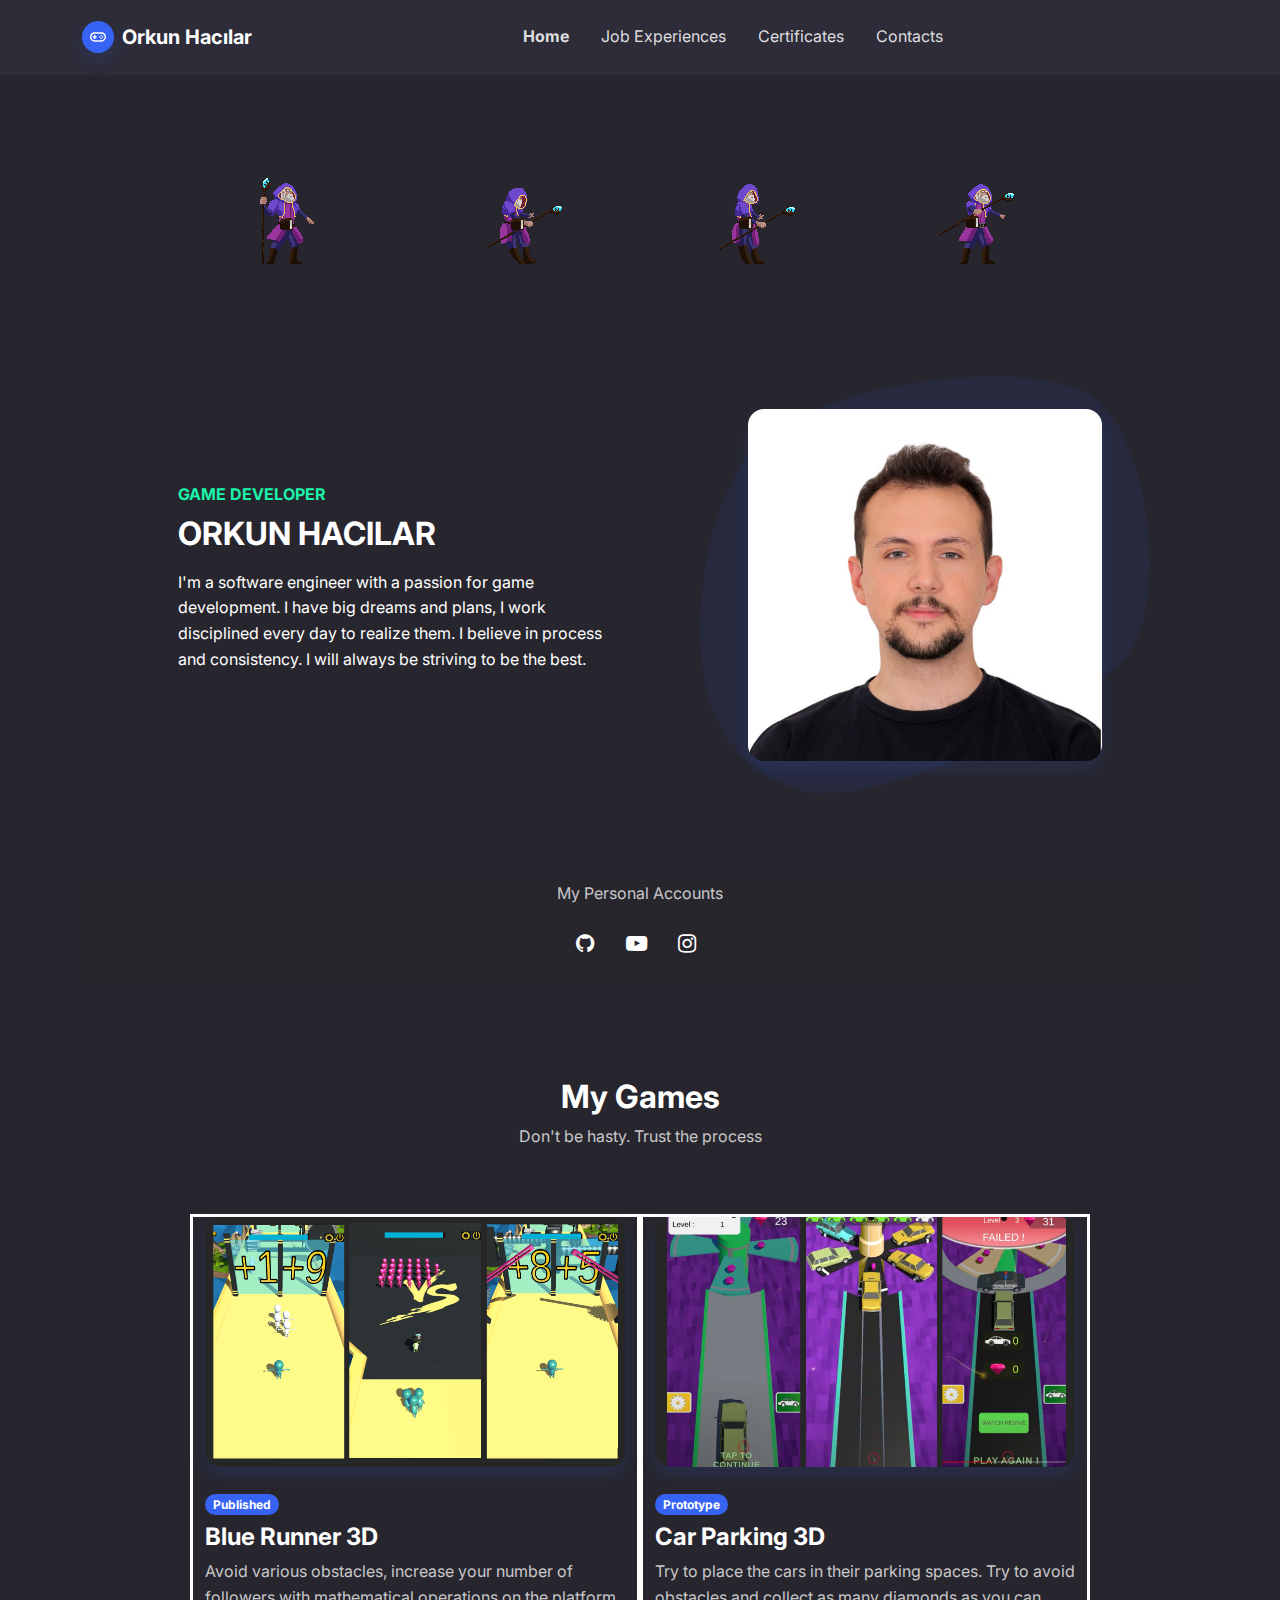
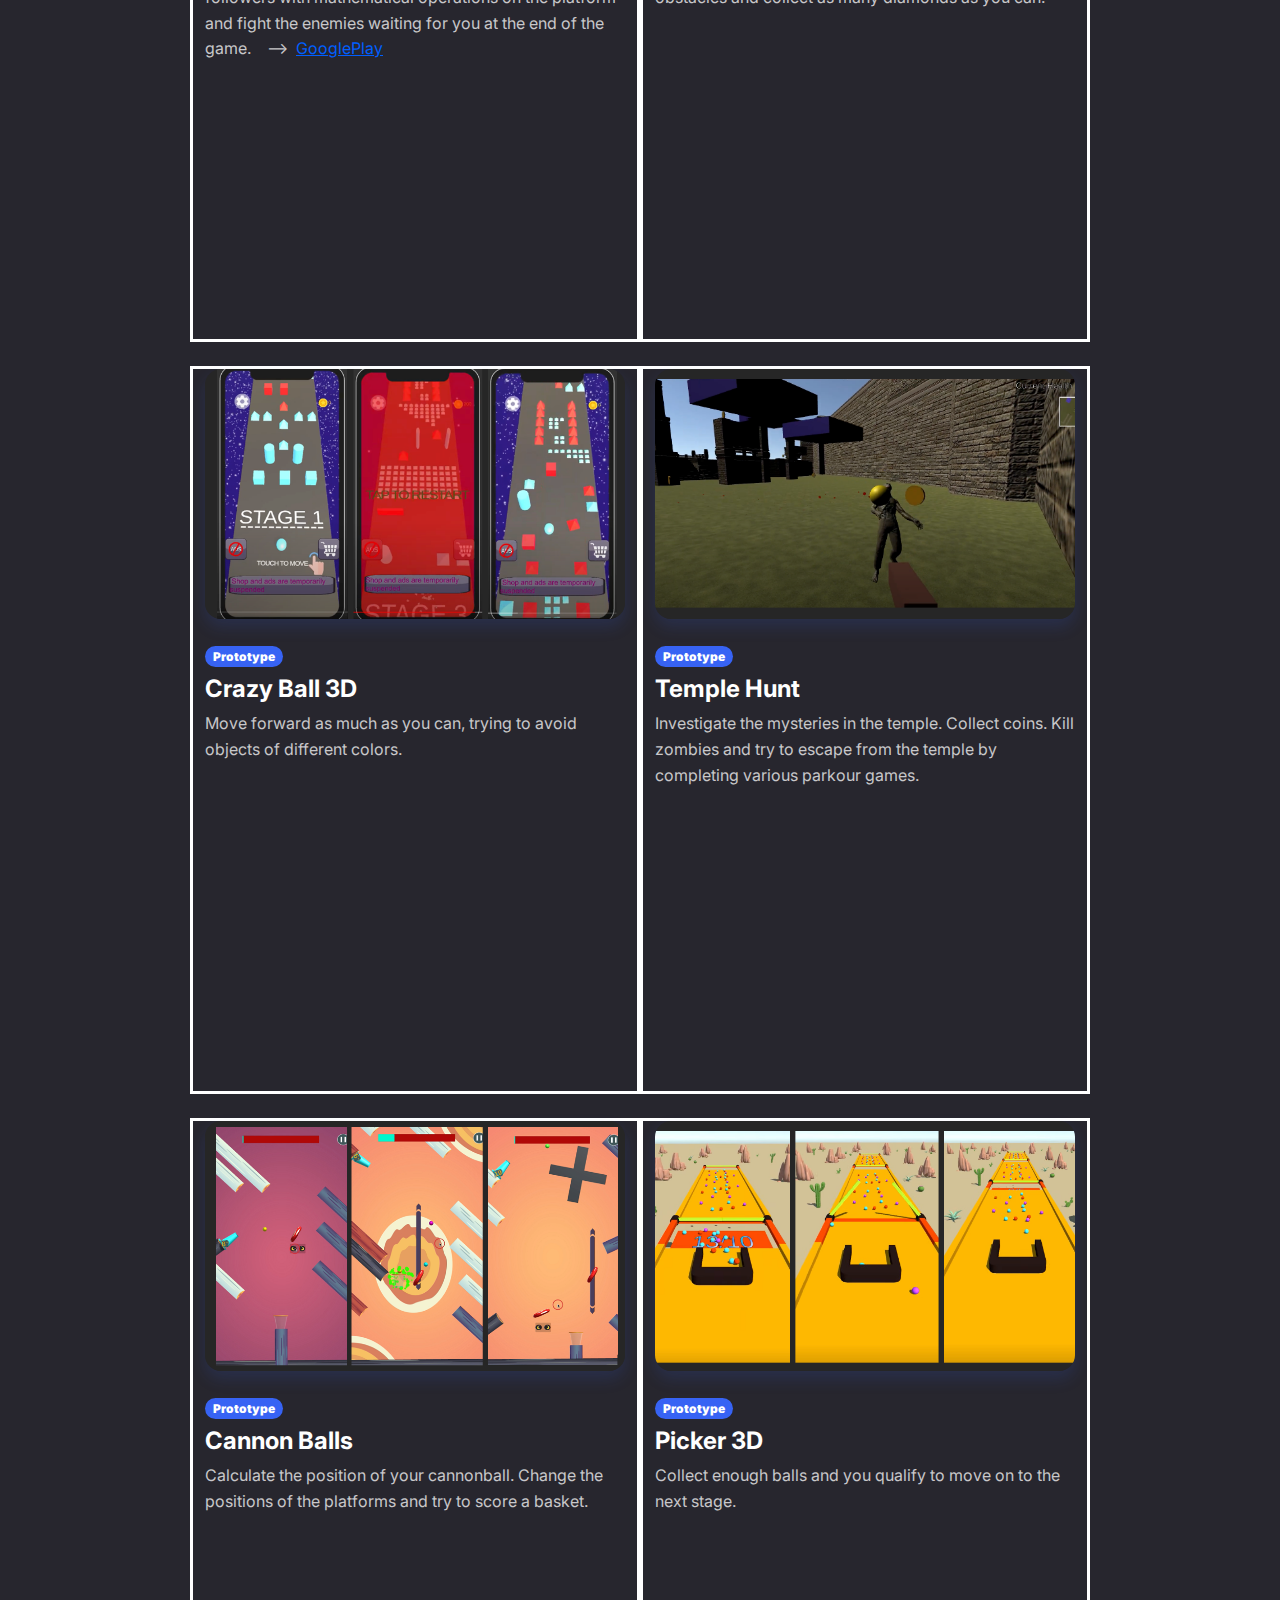
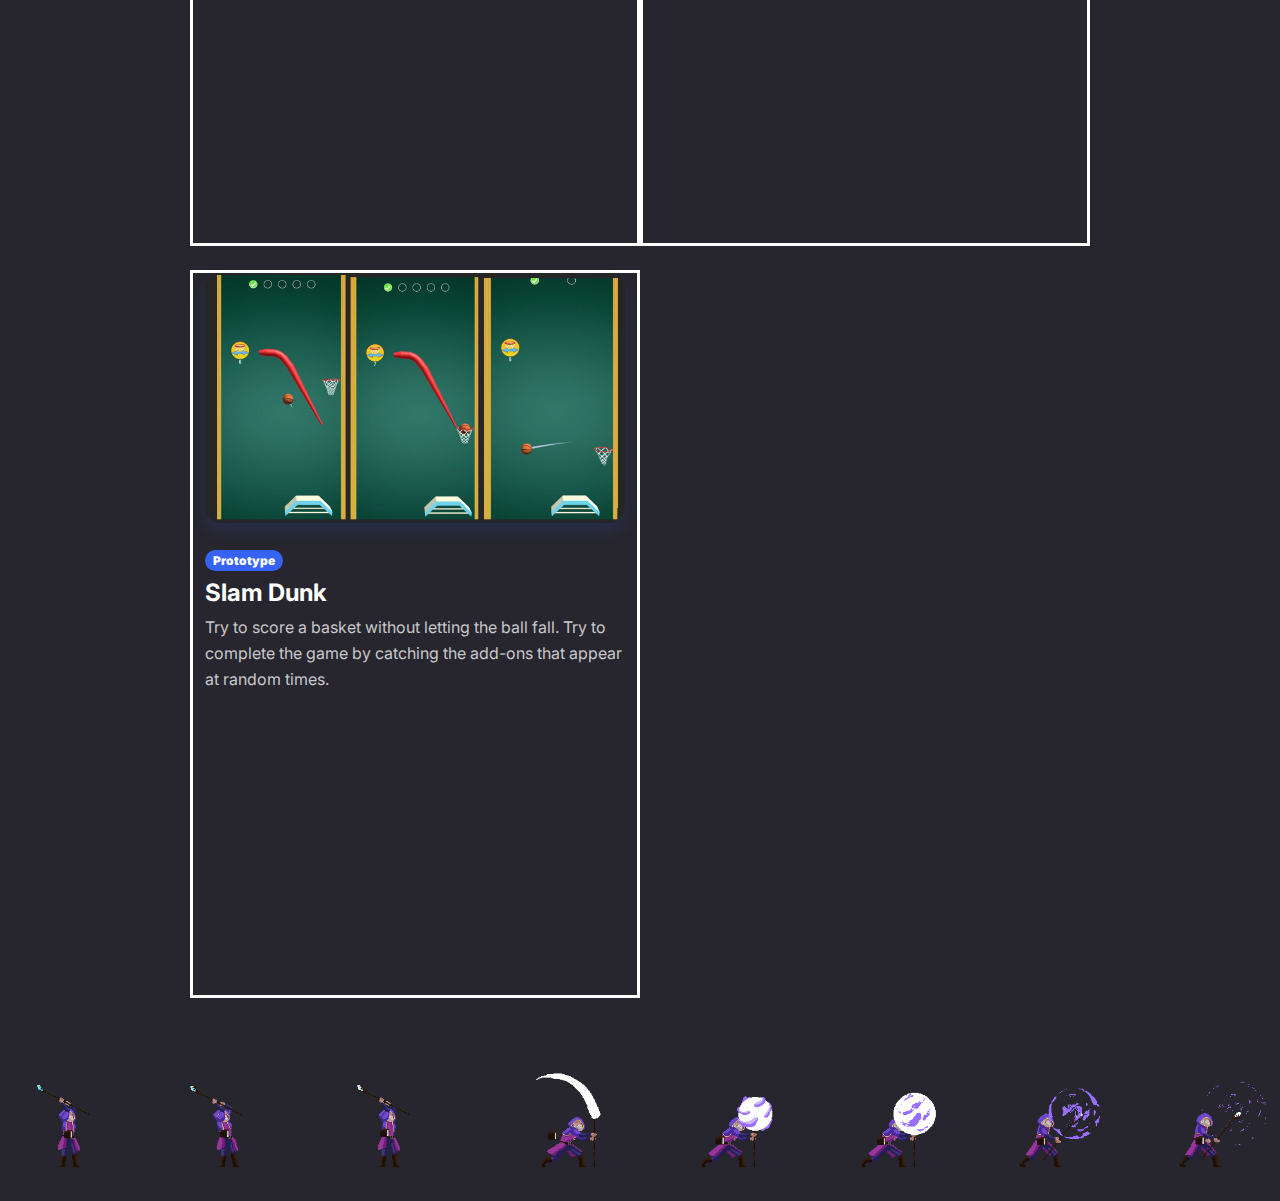
==== index.html @ 969b3301 ".." ====
<!DOCTYPE html><html data-bs-theme="light" lang="en"><head><meta charset="utf-8"><meta name="viewport" content="width=device-width, initial-scale=1.0, shrink-to-fit=no"><title>Home - OrkunHacılarGamePage</title><link rel="stylesheet" href="assets/bootstrap/css/bootstrap.min.css"><link rel="stylesheet" href="https://fonts.googleapis.com/css?family=Inter:300italic,400italic,600italic,700italic,800italic,400,300,600,700,800&amp;display=swap"><link rel="stylesheet" href="https://fonts.googleapis.com/css?family=Montserrat:400,500,700"><link rel="stylesheet" href="assets/fonts/font-awesome.min.css"><link rel="stylesheet" href="assets/css/styles.min.css"></head><body><nav class="navbar navbar-expand-md sticky-top py-3 navbar-dark" id="mainNav"><div class="container"><a class="navbar-brand d-flex align-items-center" href="/"><span class="bs-icon-sm bs-icon-circle bs-icon-primary shadow d-flex justify-content-center align-items-center me-2 bs-icon"><svg xmlns="http://www.w3.org/2000/svg" width="1em" height="1em" viewBox="0 0 24 24" fill="none">
  <path d="M15.4695 11.2929C15.0789 10.9024 14.4458 10.9024 14.0553 11.2929C13.6647 11.6834 13.6647 12.3166 14.0553 12.7071C14.4458 13.0976 15.0789 13.0976 15.4695 12.7071C15.86 12.3166 15.86 11.6834 15.4695 11.2929Z" fill="currentColor"></path>
  <path d="M16.1766 9.17156C16.5671 8.78103 17.2003 8.78103 17.5908 9.17156C17.9813 9.56208 17.9813 10.1952 17.5908 10.5858C17.2003 10.9763 16.5671 10.9763 16.1766 10.5858C15.7861 10.1952 15.7861 9.56208 16.1766 9.17156Z" fill="currentColor"></path>
  <path d="M19.7121 11.2929C19.3216 10.9024 18.6885 10.9024 18.2979 11.2929C17.9074 11.6834 17.9074 12.3166 18.2979 12.7071C18.6885 13.0976 19.3216 13.0976 19.7121 12.7071C20.1027 12.3166 20.1027 11.6834 19.7121 11.2929Z" fill="currentColor"></path>
  <path d="M16.1766 13.4142C16.5671 13.0237 17.2003 13.0237 17.5908 13.4142C17.9813 13.8048 17.9813 14.4379 17.5908 14.8284C17.2003 15.219 16.5671 15.219 16.1766 14.8284C15.7861 14.4379 15.7861 13.8048 16.1766 13.4142Z" fill="currentColor"></path>
  <path d="M6 13H4V11H6V9H8V11H10V13H8V15H6V13Z" fill="currentColor"></path>
  <path fill-rule="evenodd" clip-rule="evenodd" d="M7 5C3.13401 5 0 8.13401 0 12C0 15.866 3.13401 19 7 19H17C20.866 19 24 15.866 24 12C24 8.13401 20.866 5 17 5H7ZM17 7H7C4.23858 7 2 9.23858 2 12C2 14.7614 4.23858 17 7 17H17C19.7614 17 22 14.7614 22 12C22 9.23858 19.7614 7 17 7Z" fill="currentColor"></path>
</svg></span><span>Orkun Hacılar</span></a><button data-bs-toggle="collapse" class="navbar-toggler" data-bs-target="#navcol-1"><span class="visually-hidden">Toggle navigation</span><span class="navbar-toggler-icon"></span></button><div class="collapse navbar-collapse" id="navcol-1"><ul class="navbar-nav mx-auto"><li class="nav-item"></li><li class="nav-item"><a class="nav-link active" href="index.html">Home</a></li><li class="nav-item"><a class="nav-link" href="Job.html">Job Experiences</a></li><li class="nav-item"><a class="nav-link" href="Certificates.html"><span style="font-weight: normal !important;">Certificates</span></a></li><li class="nav-item"></li><li class="nav-item"></li><li class="nav-item"></li><li class="nav-item"></li><li class="nav-item"></li><li class="nav-item"></li><li class="nav-item"><a class="nav-link" href="contacts.html">Contacts</a></li><li class="nav-item"></li></ul></div></div></nav><header class="bg-dark"><div class="container py-5"><div style="text-align: center;"><img class="img-fluid" src="assets/img/Hit.png"></div><div class="row py-5"><div class="col-md-6 text-center text-md-start d-flex d-sm-flex d-md-flex justify-content-center align-items-center justify-content-md-start align-items-md-center justify-content-xl-end mb-4"><div style="max-width: 450px;"><p class="fw-bold text-success mb-2">GAME DEVELOPER</p><h2 class="fw-bold">ORKUN HACILAR</h2><p class="text-start my-3">I'm a software engineer with a passion for game development. I have big dreams and plans, I work disciplined every day to realize them. I believe in process and consistency. I will always be striving to be the best.</p></div></div><div class="col-md-6 mb-4"><div class="p-5 mx-lg-5" style="background: url(&quot;assets/img/blob.svg&quot;) center / contain no-repeat;"><img class="rounded img-fluid shadow w-100 fit-cover" style="min-height: 300px;" src="assets/img/products/Ekran%20Resmi%202023-10-02%2002.43.20.png"></div></div></div><footer id="footerpad-1" style="background: rgb(39,38,45);"><p class="copyright text-muted text-center">My Personal Accounts</p><div class="container"><div class="row"><div class="col-md-6 col-lg-8 mx-auto"><ul class="list-inline text-center"><li class="list-inline-item"><a href="https://github.com/orkunhacilar"><span class="fa-stack fa-lg"><i class="fa fa-circle fa-stack-2x"></i><i class="fa fa-github fa-stack-1x fa-inverse" style="background: #27262d;"></i></span></a></li><li class="list-inline-item"><a href="https://www.youtube.com/channel/UCtadEVLJ3mZd6SuQ8vmBygw"><span class="fa-stack fa-lg"><i class="fa fa-circle fa-stack-2x"></i><i class="fa fa-youtube-play fa-stack-1x fa-inverse" style="background: #27262d;"></i></span></a></li><li class="list-inline-item"><a href="#"><span class="fa-stack fa-lg"><i class="fa fa-circle fa-stack-2x"></i><i class="fa fa-instagram fa-stack-1x fa-inverse"></i><i class="fa fa-instagram fa-stack-1x fa-inverse" style="background: #27262d;"></i></span></a></li><li class="list-inline-item"><a href="#"></a></li></ul></div></div></div></footer></div><div class="container py-5"><div class="row mb-5"><div class="col-md-8 col-xl-6 text-center mx-auto"><h2 class="fw-bold">My Games</h2><p class="text-muted">Don't be hasty. Trust the process</p></div></div><div class="row row-cols-1 row-cols-md-2 mx-auto" style="max-width: 900px;"><div class="col-xxl-6 mb-4" style="border-style: solid;border-color: var(--bs-body-color);"><div><a href="#"><img class="rounded img-fluid shadow w-100 fit-cover" src="assets/img/products/Ekran%20Resmi%202023-10-02%2003.46.57.png" style="height: 250px;"></a><div class="py-4"><span class="badge bg-primary mb-2">Published</span><h4 class="fw-bold" style="color: rgb(255,255,255);border-color: rgb(59,65,67);">Blue Runner 3D</h4><p class="text-muted">Avoid various obstacles, increase your number of followers with mathematical operations on the platform and fight the enemies waiting for you at the end of the game.&nbsp; &nbsp; --&gt;&nbsp;&nbsp;<a href="https://play.google.com/store/apps/details?id=com.CitroXGameS.BlueRunner3D" style="color: rgb(0,95,255);">GooglePlay</a></p><section class="clean-block clean-info dark"></section></div></div><div class="video-container"><iframe allowfullscreen="" frameborder="0" src="https://www.youtube.com/embed/UdSIBAsbwGQ?loop=1&amp;playlist=UdSIBAsbwGQ" width="853" height="480"></iframe></div></div><div class="col-xxl-6 mb-4" style="color: rgba(255,255,255,0);border-style: solid;border-color: var(--bs-body-color);"><div><a href="#"><img class="rounded img-fluid shadow w-100 fit-cover" src="assets/img/products/Ekran%20Resmi%202023-10-02%2003.04.02.png" style="height: 250px;"></a><div class="py-4"><span class="badge bg-primary mb-2">Prototype</span><h4 class="fw-bold" style="color: rgb(255,255,255);">Car Parking 3D</h4><p class="text-muted" style="height: 102.7812px;">Try to place the cars in their parking spaces. Try to avoid obstacles and collect as many diamonds as you can.&nbsp; &nbsp; &nbsp; &nbsp; &nbsp; &nbsp; &nbsp; &nbsp; &nbsp; &nbsp; &nbsp; &nbsp; &nbsp; &nbsp; &nbsp; &nbsp; &nbsp; &nbsp; &nbsp; &nbsp; &nbsp; &nbsp; &nbsp; &nbsp;</p></div></div><div class="video-container"><iframe allowfullscreen="" frameborder="0" src="https://www.youtube.com/embed/5a39G1vK2jA?loop=1&amp;playlist=5a39G1vK2jA" width="853" height="480"></iframe></div><section class="clean-block clean-info dark"></section></div><div class="col mb-4" style="color: var(--bs-body-color);border-style: solid;border-color: var(--bs-body-color);"><div><a href="#"><img class="rounded img-fluid shadow w-100 fit-cover" src="assets/img/products/Ekran%20Resmi%202023-10-02%2003.50.30.png" style="height: 250px;"></a><div class="py-4"><span class="badge bg-primary mb-2"><strong>Prototype</strong></span><h4 class="fw-bold" style="color: var(--bs-body-color);">Crazy Ball 3D</h4><p class="text-muted" style="height: 102.1875px;">Move forward as much as you can, trying to avoid objects of different colors.</p><div class="video-container"><iframe allowfullscreen="" frameborder="0" src="https://www.youtube.com/embed/tPdcBeb3Kno?loop=1&amp;playlist=tPdcBeb3Kno" width="853" height="480"></iframe></div></div></div></div><div class="col mb-4" style="color: rgba(255,255,255,0);border-style: solid;border-color: var(--bs-body-color);"><div><a href="#"><img class="rounded img-fluid shadow w-100 fit-cover" src="assets/img/products/Ekran%20Resmi%202023-10-02%2003.59.43.png" style="height: 250px;"></a><div class="py-4"><span class="badge bg-primary mb-2"><strong>Prototype</strong></span><h4 class="fw-bold" style="color: var(--bs-body-color);">Temple Hunt</h4><p class="text-muted" style="height: 102.7812px;">Investigate the mysteries in the temple. Collect coins. Kill zombies and try to escape from the temple by completing various parkour games.</p><div class="video-container"><iframe allowfullscreen="" frameborder="0" src="https://www.youtube.com/embed/5fz6pMqgnIY?loop=1&amp;playlist=5fz6pMqgnIY" width="853" height="480"></iframe></div></div></div></div><div class="col mb-4" style="color: rgba(255,255,255,0);border-style: solid;border-color: var(--bs-body-color);"><div><a href="#"><img class="rounded img-fluid shadow w-100 fit-cover" src="assets/img/products/Ekran%20Resmi%202023-10-02%2004.04.41.png" style="height: 250px;"></a><div class="py-4"><span class="badge bg-primary mb-2"><strong>Prototype</strong></span><h4 class="fw-bold" style="color: var(--bs-body-color);">Cannon Balls</h4><p class="text-muted" style="height: 102.7812px;">Calculate the position of your cannonball. Change the positions of the platforms and try to score a basket.</p><div class="video-container"><iframe allowfullscreen="" frameborder="0" src="https://www.youtube.com/embed/IXVB74gGbTQ?loop=1&amp;playlist=IXVB74gGbTQ" width="853" height="480"></iframe></div></div></div></div><div class="col mb-4" style="color: rgba(255,255,255,0);border-style: solid;border-color: var(--bs-body-color);"><div><a href="#"><img class="rounded img-fluid shadow w-100 fit-cover" src="assets/img/products/Ekran%20Resmi%202023-10-02%2004.12.40.png" style="height: 250px;"></a><div class="py-4"><span class="badge bg-primary mb-2"><strong>Prototype</strong></span><h4 class="fw-bold" style="color: var(--bs-body-color);">Picker 3D</h4><p class="text-muted" style="height: 102.7812px;">Collect enough balls and you qualify to move on to the next stage.</p><div class="video-container"><iframe allowfullscreen="" frameborder="0" src="https://www.youtube.com/embed/uXLWN44uc30?loop=1&amp;playlist=uXLWN44uc30" width="853" height="480"></iframe></div></div></div></div><div class="col mb-4" style="color: rgba(255,255,255,0);border-style: solid;border-color: var(--bs-body-color);"><div><a href="#"><img class="rounded img-fluid shadow w-100 fit-cover" src="assets/img/products/Ekran%20Resmi%202023-10-03%2021.27.28.png" style="height: 250px;"></a><div class="py-4"><span class="badge bg-primary mb-2"><strong>Prototype</strong></span><h4 class="fw-bold" style="color: var(--bs-body-color);">Slam Dunk</h4><p class="text-muted" style="height: 102.7812px;">Try to score a basket without letting the ball fall. Try to complete the game by catching the add-ons that appear at random times.</p><div class="video-container"><iframe allowfullscreen="" frameborder="0" src="https://www.youtube.com/embed/sR2A0LRznGE?loop=1&amp;playlist=sR2A0LRznGE" width="853" height="480"></iframe></div></div></div></div></div></div><div style="text-align: center;"><img class="img-fluid" src="assets/img/Attack1.png" style="color: rgba(255,255,255,0);text-align: center;"></div></header><section></section><section></section><script src="assets/bootstrap/js/bootstrap.min.js"></script><script src="assets/js/script.min.js"></script></body></html>
---- assets/css/styles.min.css ----
@font-face{font-family:swiper-icons;src:url(../../assets/fonts/swiper-icons.woff) format('woff');font-weight:400;font-style:normal;font-display:auto}#footerpad{padding-top:2rem;padding-bottom:2rem;background-color:#2c3e50;color:#fff}.video-container{position:relative;padding-bottom:56.25%;padding-top:0;height:0;overflow:hidden}.video-container embed,.video-container iframe,.video-container object,.videoWrapper iframe{position:absolute;top:0;left:0;width:100%;height:100%}.clean-block,.clean-block.dark{background-color:#222425}.videoWrapper{position:relative;padding-bottom:56.25%;height:0}:root{--swiper-theme-color:#007aff;--swiper-navigation-size:44px}.swiper-container{margin-left:auto;margin-right:auto;position:relative;overflow:hidden;list-style:none;padding:0;z-index:1}.swiper-container-vertical>.swiper-wrapper{flex-direction:column}.swiper-wrapper{position:relative;width:100%;height:100%;z-index:1;display:flex;transition-property:transform;box-sizing:content-box}.swiper-container-android .swiper-slide,.swiper-wrapper{transform:translate3d(0,0,0)}.swiper-container-multirow>.swiper-wrapper{flex-wrap:wrap}.swiper-container-multirow-column>.swiper-wrapper{flex-wrap:wrap;flex-direction:column}.swiper-container-free-mode>.swiper-wrapper{transition-timing-function:ease-out;margin:0 auto}.swiper-container-pointer-events{touch-action:pan-y}.swiper-container-pointer-events.swiper-container-vertical{touch-action:pan-x}.swiper-slide{flex-shrink:0;width:100%;height:100%;position:relative;transition-property:transform}.swiper-slide-invisible-blank{visibility:hidden}.swiper-container-autoheight,.swiper-container-autoheight .swiper-slide{height:auto}.swiper-container-autoheight .swiper-wrapper{align-items:flex-start;transition-property:transform,height}.swiper-container-3d{perspective:1200px}.swiper-container-3d .swiper-cube-shadow,.swiper-container-3d .swiper-slide,.swiper-container-3d .swiper-slide-shadow-bottom,.swiper-container-3d .swiper-slide-shadow-left,.swiper-container-3d .swiper-slide-shadow-right,.swiper-container-3d .swiper-slide-shadow-top,.swiper-container-3d .swiper-wrapper{transform-style:preserve-3d}.swiper-container-3d .swiper-slide-shadow-bottom,.swiper-container-3d .swiper-slide-shadow-left,.swiper-container-3d .swiper-slide-shadow-right,.swiper-container-3d .swiper-slide-shadow-top{position:absolute;left:0;top:0;width:100%;height:100%;pointer-events:none;z-index:10}.swiper-container-3d .swiper-slide-shadow-left{background-image:linear-gradient(to left,rgba(0,0,0,.5),rgba(0,0,0,0))}.swiper-container-3d .swiper-slide-shadow-right{background-image:linear-gradient(to right,rgba(0,0,0,.5),rgba(0,0,0,0))}.swiper-container-3d .swiper-slide-shadow-top{background-image:linear-gradient(to top,rgba(0,0,0,.5),rgba(0,0,0,0))}.swiper-container-3d .swiper-slide-shadow-bottom{background-image:linear-gradient(to bottom,rgba(0,0,0,.5),rgba(0,0,0,0))}.swiper-container-css-mode>.swiper-wrapper{overflow:auto;scrollbar-width:none;-ms-overflow-style:none}.swiper-container-css-mode>.swiper-wrapper::-webkit-scrollbar{display:none}.swiper-container-css-mode>.swiper-wrapper>.swiper-slide{scroll-snap-align:start start}.swiper-container-horizontal.swiper-container-css-mode>.swiper-wrapper{scroll-snap-type:x mandatory}.swiper-container-vertical.swiper-container-css-mode>.swiper-wrapper{scroll-snap-type:y mandatory}.swiper-button-next,.swiper-button-prev{position:absolute;top:50%;width:calc(var(--swiper-navigation-size)/ 44 * 27);height:var(--swiper-navigation-size);margin-top:calc(-1 * var(--swiper-navigation-size)/ 2);z-index:10;cursor:pointer;display:flex;align-items:center;justify-content:center;color:var(--swiper-navigation-color,var(--swiper-theme-color))}.swiper-button-next.swiper-button-disabled,.swiper-button-prev.swiper-button-disabled{opacity:.35;cursor:auto;pointer-events:none}.swiper-button-next:after,.swiper-button-prev:after{font-family:swiper-icons;font-size:var(--swiper-navigation-size);text-transform:none!important;letter-spacing:0;text-transform:none;font-variant:initial;line-height:1}.swiper-button-prev,.swiper-container-rtl .swiper-button-next{left:10px;right:auto}.swiper-button-prev:after,.swiper-container-rtl .swiper-button-next:after{content:'prev'}.swiper-button-next,.swiper-container-rtl .swiper-button-prev{right:10px;left:auto}.swiper-button-next:after,.swiper-container-rtl .swiper-button-prev:after{content:'next'}.swiper-button-next.swiper-button-white,.swiper-button-prev.swiper-button-white{--swiper-navigation-color:#ffffff}.swiper-button-next.swiper-button-black,.swiper-button-prev.swiper-button-black{--swiper-navigation-color:#000000}.swiper-button-lock,.swiper-pagination-lock,.swiper-scrollbar-lock{display:none}.swiper-pagination{position:absolute;text-align:center;transition:opacity .3s;transform:translate3d(0,0,0);z-index:10}.swiper-pagination.swiper-pagination-hidden{opacity:0}.swiper-container-horizontal>.swiper-pagination-bullets,.swiper-pagination-custom,.swiper-pagination-fraction{bottom:10px;left:0;width:100%}.swiper-pagination-bullets-dynamic{overflow:hidden;font-size:0}.swiper-pagination-bullets-dynamic .swiper-pagination-bullet{transform:scale(.33);position:relative}.swiper-pagination-bullets-dynamic .swiper-pagination-bullet-active,.swiper-pagination-bullets-dynamic .swiper-pagination-bullet-active-main{transform:scale(1)}.swiper-pagination-bullets-dynamic .swiper-pagination-bullet-active-next,.swiper-pagination-bullets-dynamic .swiper-pagination-bullet-active-prev{transform:scale(.66)}.swiper-pagination-bullets-dynamic .swiper-pagination-bullet-active-next-next,.swiper-pagination-bullets-dynamic .swiper-pagination-bullet-active-prev-prev{transform:scale(.33)}.swiper-pagination-bullet{width:8px;height:8px;display:inline-block;border-radius:50%;background:#000;opacity:.2}button.swiper-pagination-bullet{border:none;margin:0;padding:0;box-shadow:none;-webkit-appearance:none;-moz-appearance:none;appearance:none}.swiper-pagination-clickable .swiper-pagination-bullet{cursor:pointer}.swiper-pagination-bullet-active{opacity:1;background:var(--swiper-pagination-color,var(--swiper-theme-color))}.swiper-container-vertical>.swiper-pagination-bullets{right:10px;top:50%;transform:translate3d(0,-50%,0)}.swiper-container-vertical>.swiper-pagination-bullets .swiper-pagination-bullet{margin:6px 0;display:block}.swiper-container-vertical>.swiper-pagination-bullets.swiper-pagination-bullets-dynamic{top:50%;transform:translateY(-50%);width:8px}.swiper-container-vertical>.swiper-pagination-bullets.swiper-pagination-bullets-dynamic .swiper-pagination-bullet{display:inline-block;transition:transform .2s,top .2s}.swiper-container-horizontal>.swiper-pagination-bullets .swiper-pagination-bullet{margin:0 4px}.swiper-container-horizontal>.swiper-pagination-bullets.swiper-pagination-bullets-dynamic{left:50%;transform:translateX(-50%);white-space:nowrap}.swiper-container-horizontal>.swiper-pagination-bullets.swiper-pagination-bullets-dynamic .swiper-pagination-bullet{transition:transform .2s,left .2s}.swiper-container-horizontal.swiper-container-rtl>.swiper-pagination-bullets-dynamic .swiper-pagination-bullet{transition:transform .2s,right .2s}.swiper-pagination-progressbar{background:rgba(0,0,0,.25);position:absolute}.swiper-pagination-progressbar .swiper-pagination-progressbar-fill{background:var(--swiper-pagination-color,var(--swiper-theme-color));position:absolute;left:0;top:0;width:100%;height:100%;transform:scale(0);transform-origin:left top}.swiper-container-rtl .swiper-pagination-progressbar .swiper-pagination-progressbar-fill{transform-origin:right top}.swiper-container-horizontal>.swiper-pagination-progressbar,.swiper-container-vertical>.swiper-pagination-progressbar.swiper-pagination-progressbar-opposite{width:100%;height:4px;left:0;top:0}.swiper-container-horizontal>.swiper-pagination-progressbar.swiper-pagination-progressbar-opposite,.swiper-container-vertical>.swiper-pagination-progressbar{width:4px;height:100%;left:0;top:0}.swiper-pagination-white{--swiper-pagination-color:#ffffff}.swiper-pagination-black{--swiper-pagination-color:#000000}.swiper-scrollbar{border-radius:10px;position:relative;-ms-touch-action:none;background:rgba(0,0,0,.1)}.swiper-container-horizontal>.swiper-scrollbar{position:absolute;left:1%;bottom:3px;z-index:50;height:5px;width:98%}.swiper-container-vertical>.swiper-scrollbar{position:absolute;right:3px;top:1%;z-index:50;width:5px;height:98%}.swiper-scrollbar-drag{height:100%;width:100%;position:relative;background:rgba(0,0,0,.5);border-radius:10px;left:0;top:0}.swiper-scrollbar-cursor-drag,.swiper-slide-zoomed{cursor:move}.swiper-zoom-container{width:100%;height:100%;display:flex;justify-content:center;align-items:center;text-align:center}.swiper-zoom-container>canvas,.swiper-zoom-container>img,.swiper-zoom-container>svg{max-width:100%;max-height:100%;object-fit:contain}.swiper-lazy-preloader{width:42px;height:42px;position:absolute;left:50%;top:50%;margin-left:-21px;margin-top:-21px;z-index:10;transform-origin:50%;animation:1s linear infinite swiper-preloader-spin;box-sizing:border-box;border:4px solid var(--swiper-preloader-color,var(--swiper-theme-color));border-radius:50%;border-top-color:transparent}.swiper-lazy-preloader-white{--swiper-preloader-color:#fff}.swiper-lazy-preloader-black{--swiper-preloader-color:#000}@keyframes swiper-preloader-spin{100%{transform:rotate(360deg)}}.swiper-container .swiper-notification{position:absolute;left:0;top:0;pointer-events:none;opacity:0;z-index:-1000}.swiper-container-fade.swiper-container-free-mode .swiper-slide{transition-timing-function:ease-out}.swiper-container-fade .swiper-slide{pointer-events:none;transition-property:opacity}.swiper-container-cube .swiper-slide .swiper-slide,.swiper-container-fade .swiper-slide .swiper-slide,.swiper-container-flip .swiper-slide .swiper-slide{pointer-events:none}.swiper-container-cube .swiper-slide-active,.swiper-container-cube .swiper-slide-active .swiper-slide-active,.swiper-container-fade .swiper-slide-active,.swiper-container-fade .swiper-slide-active .swiper-slide-active,.swiper-container-flip .swiper-slide-active,.swiper-container-flip .swiper-slide-active .swiper-slide-active{pointer-events:auto}.swiper-container-cube,.swiper-container-flip{overflow:visible}.swiper-container-cube .swiper-slide{pointer-events:none;-webkit-backface-visibility:hidden;backface-visibility:hidden;z-index:1;visibility:hidden;transform-origin:0 0;width:100%;height:100%}.swiper-container-cube.swiper-container-rtl .swiper-slide{transform-origin:100% 0}.swiper-container-cube .swiper-slide-active,.swiper-container-cube .swiper-slide-next,.swiper-container-cube .swiper-slide-next+.swiper-slide,.swiper-container-cube .swiper-slide-prev{pointer-events:auto;visibility:visible}.swiper-container-cube .swiper-slide-shadow-bottom,.swiper-container-cube .swiper-slide-shadow-left,.swiper-container-cube .swiper-slide-shadow-right,.swiper-container-cube .swiper-slide-shadow-top,.swiper-container-flip .swiper-slide-shadow-bottom,.swiper-container-flip .swiper-slide-shadow-left,.swiper-container-flip .swiper-slide-shadow-right,.swiper-container-flip .swiper-slide-shadow-top{z-index:0;-webkit-backface-visibility:hidden;backface-visibility:hidden}.swiper-container-cube .swiper-cube-shadow{position:absolute;left:0;bottom:0;width:100%;height:100%;opacity:.6;z-index:0}.swiper-container-cube .swiper-cube-shadow:before{content:'';background:#000;position:absolute;left:0;top:0;bottom:0;right:0;-webkit-filter:blur(50px);filter:blur(50px)}.swiper-container-flip .swiper-slide{pointer-events:none;-webkit-backface-visibility:hidden;backface-visibility:hidden;z-index:1}.simple-slider .swiper-slide{height:500px;background-repeat:no-repeat;background-size:cover;background-position:center}.simple-slider .swiper-button-next,.simple-slider .swiper-button-prev{width:50px;margin-left:20px;margin-right:20px}@media (max-width:767px){.simple-slider .swiper-button-next,.simple-slider .swiper-button-prev{display:none}.simple-slider .swiper-slide{height:360px}}*{-webkit-box-sizing:border-box;-moz-box-sizing:border-box;box-sizing:border-box}#fixed-social{z-index:1;padding:0;margin:0;position:fixed;top:290px}#fixed-social a{color:#fff;display:block;height:40px;position:relative;text-align:center;line-height:40px;width:40px;margin-bottom:1px;z-index:1}#fixed-social a:hover>span{visibility:visible;left:41px;opacity:1}#fixed-social a span{line-height:40px;left:60px;position:absolute;text-align:center;width:120px;visibility:hidden;transition-duration:.5s;z-index:1;opacity:0;font-family:Montserrat;font-weight:700}.fixed-facebook,.fixed-facebook span{background-color:#00aae5}.fixed-twitter,.fixed-twitter span{background-color:#1a91da}.fixed-linkedin,.fixed-linkedin span{background-color:#0077b5}.fixed-instagram,.fixed-instagram span{background-color:#ed2b29}.fixed-youtube,.fixed-youtube span{background-color:red}
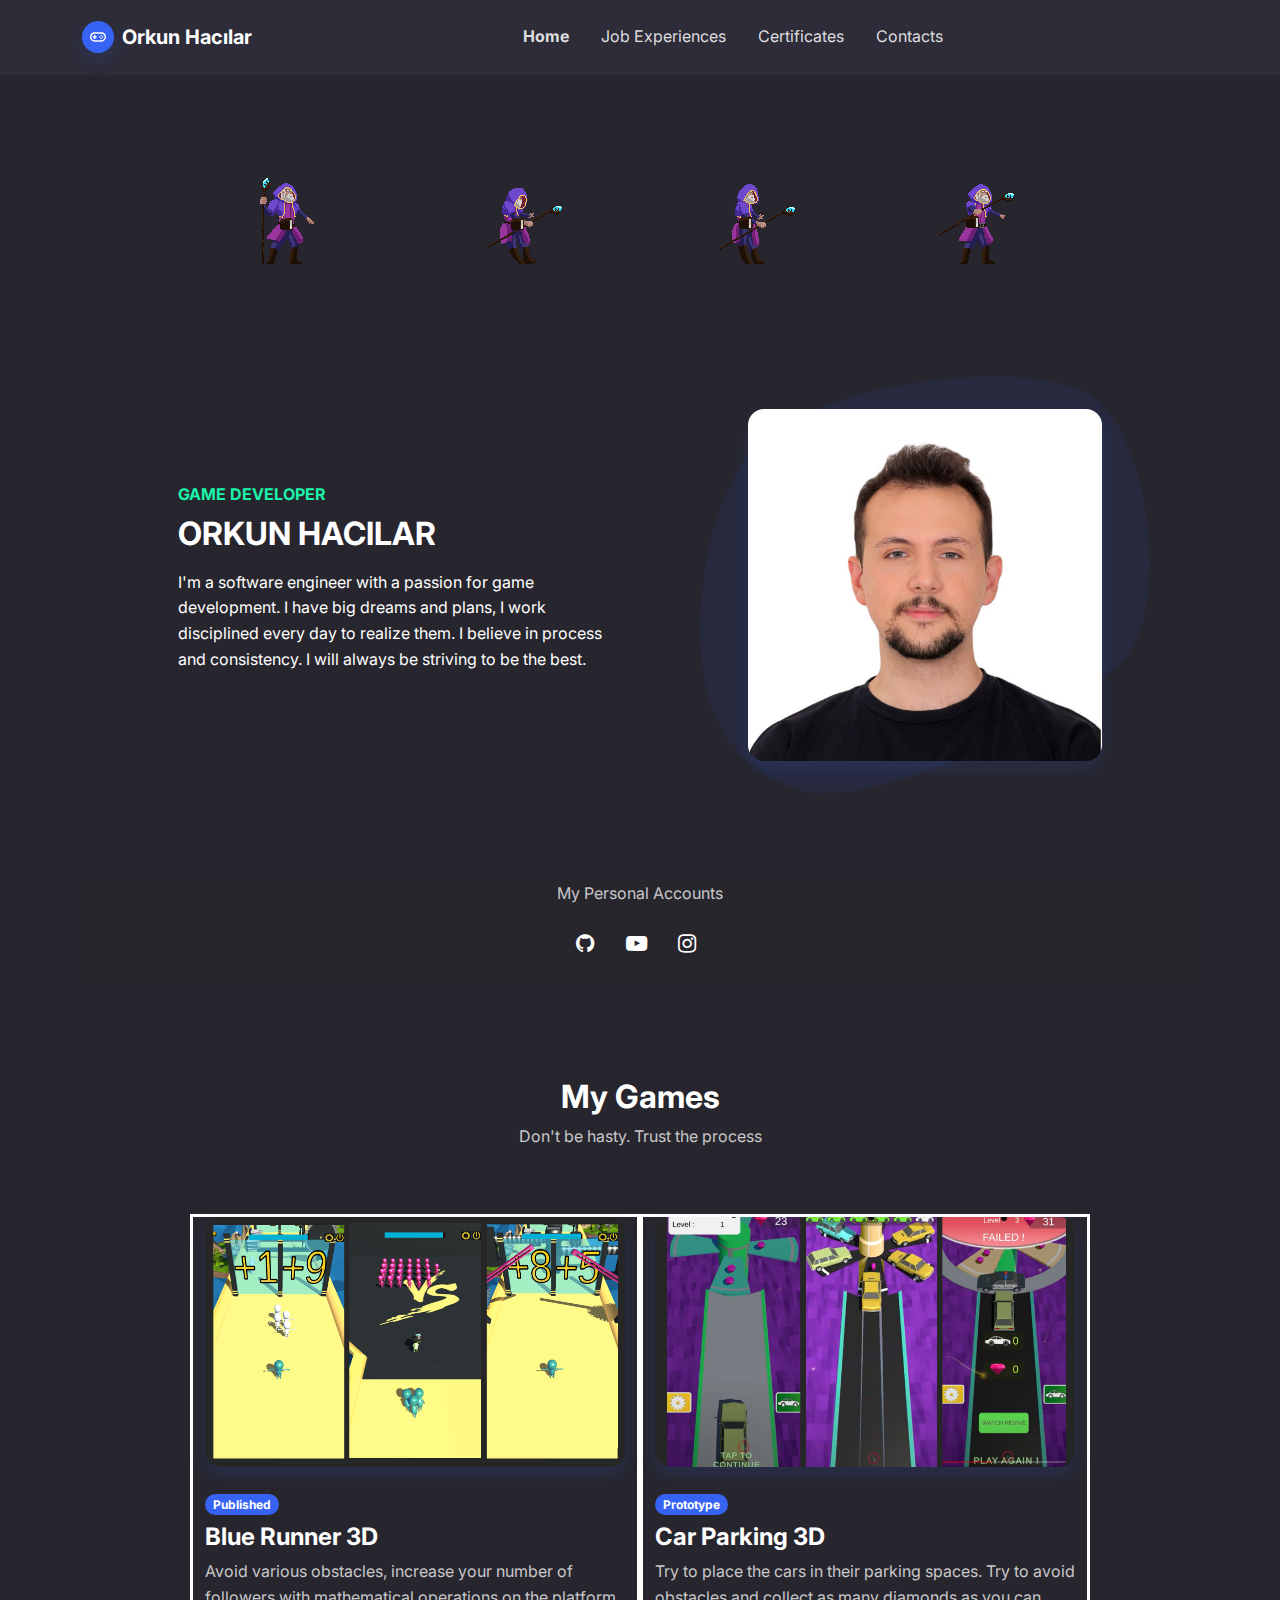
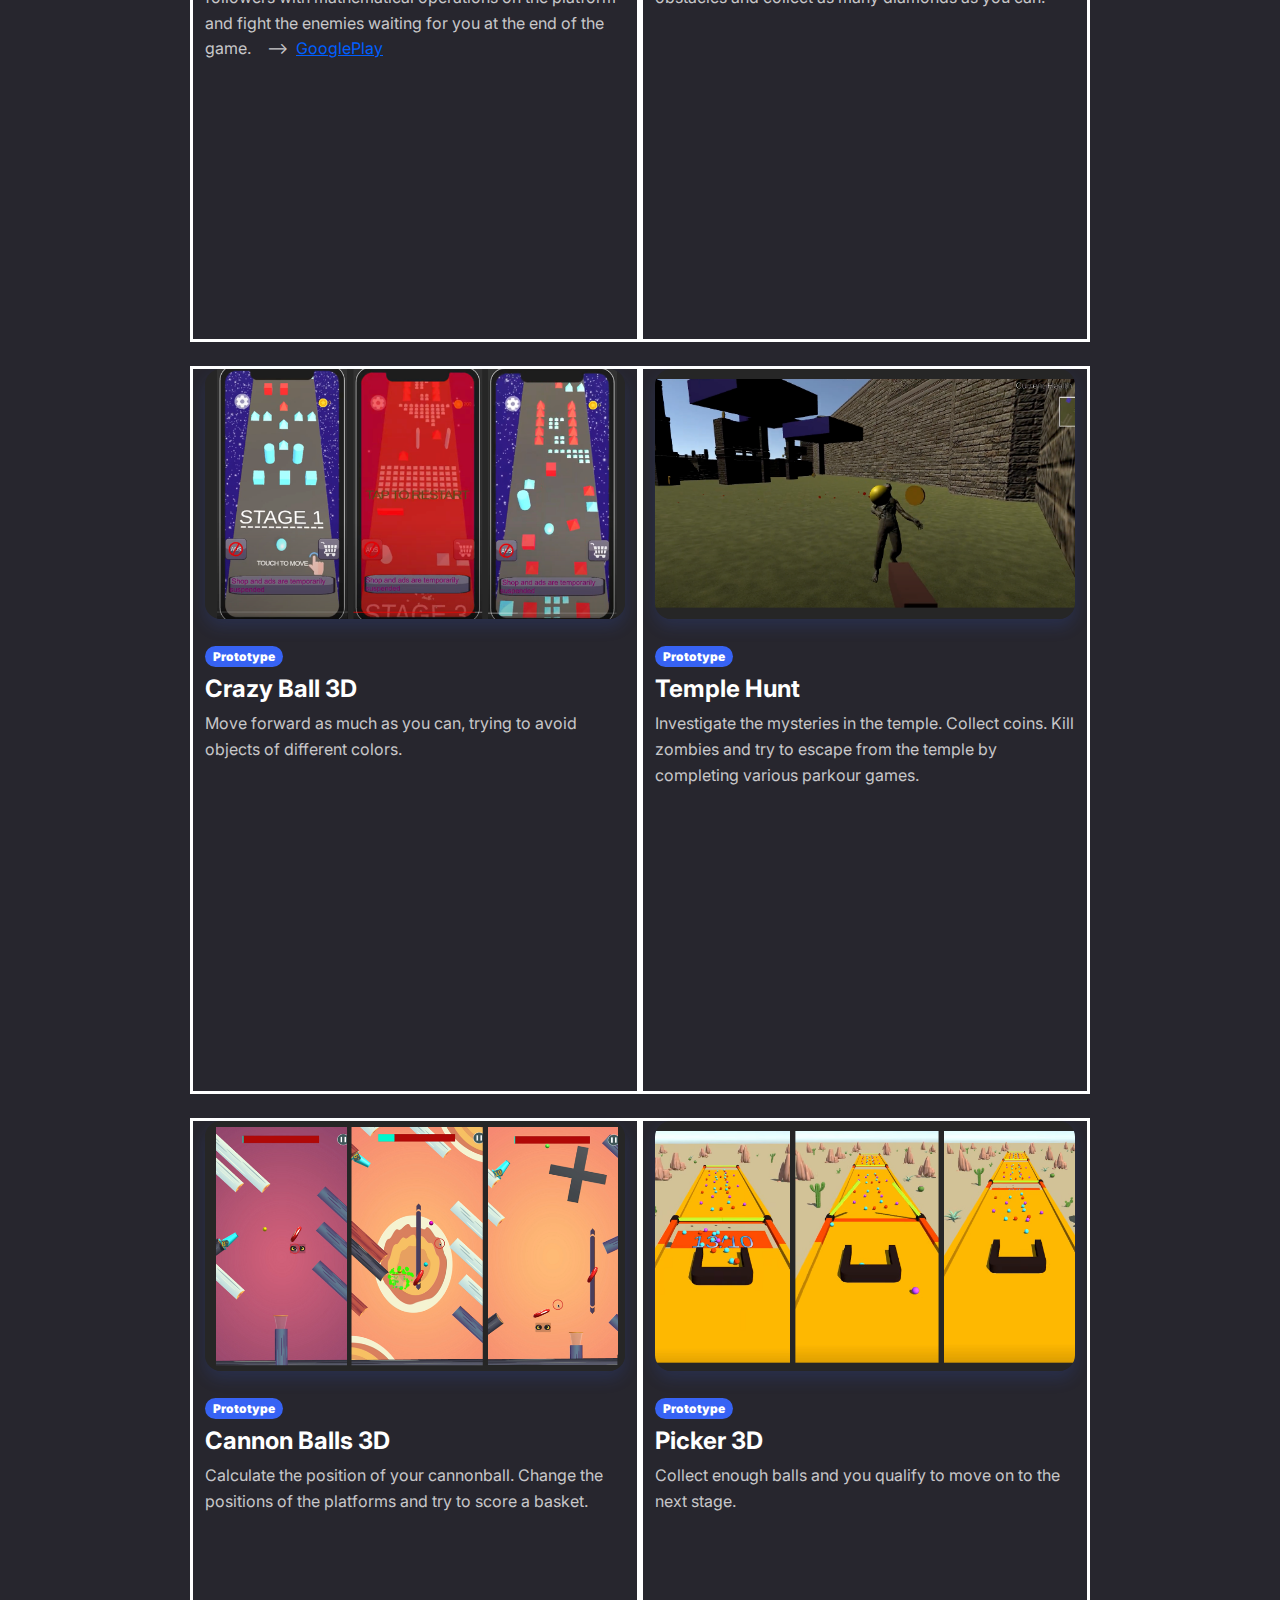
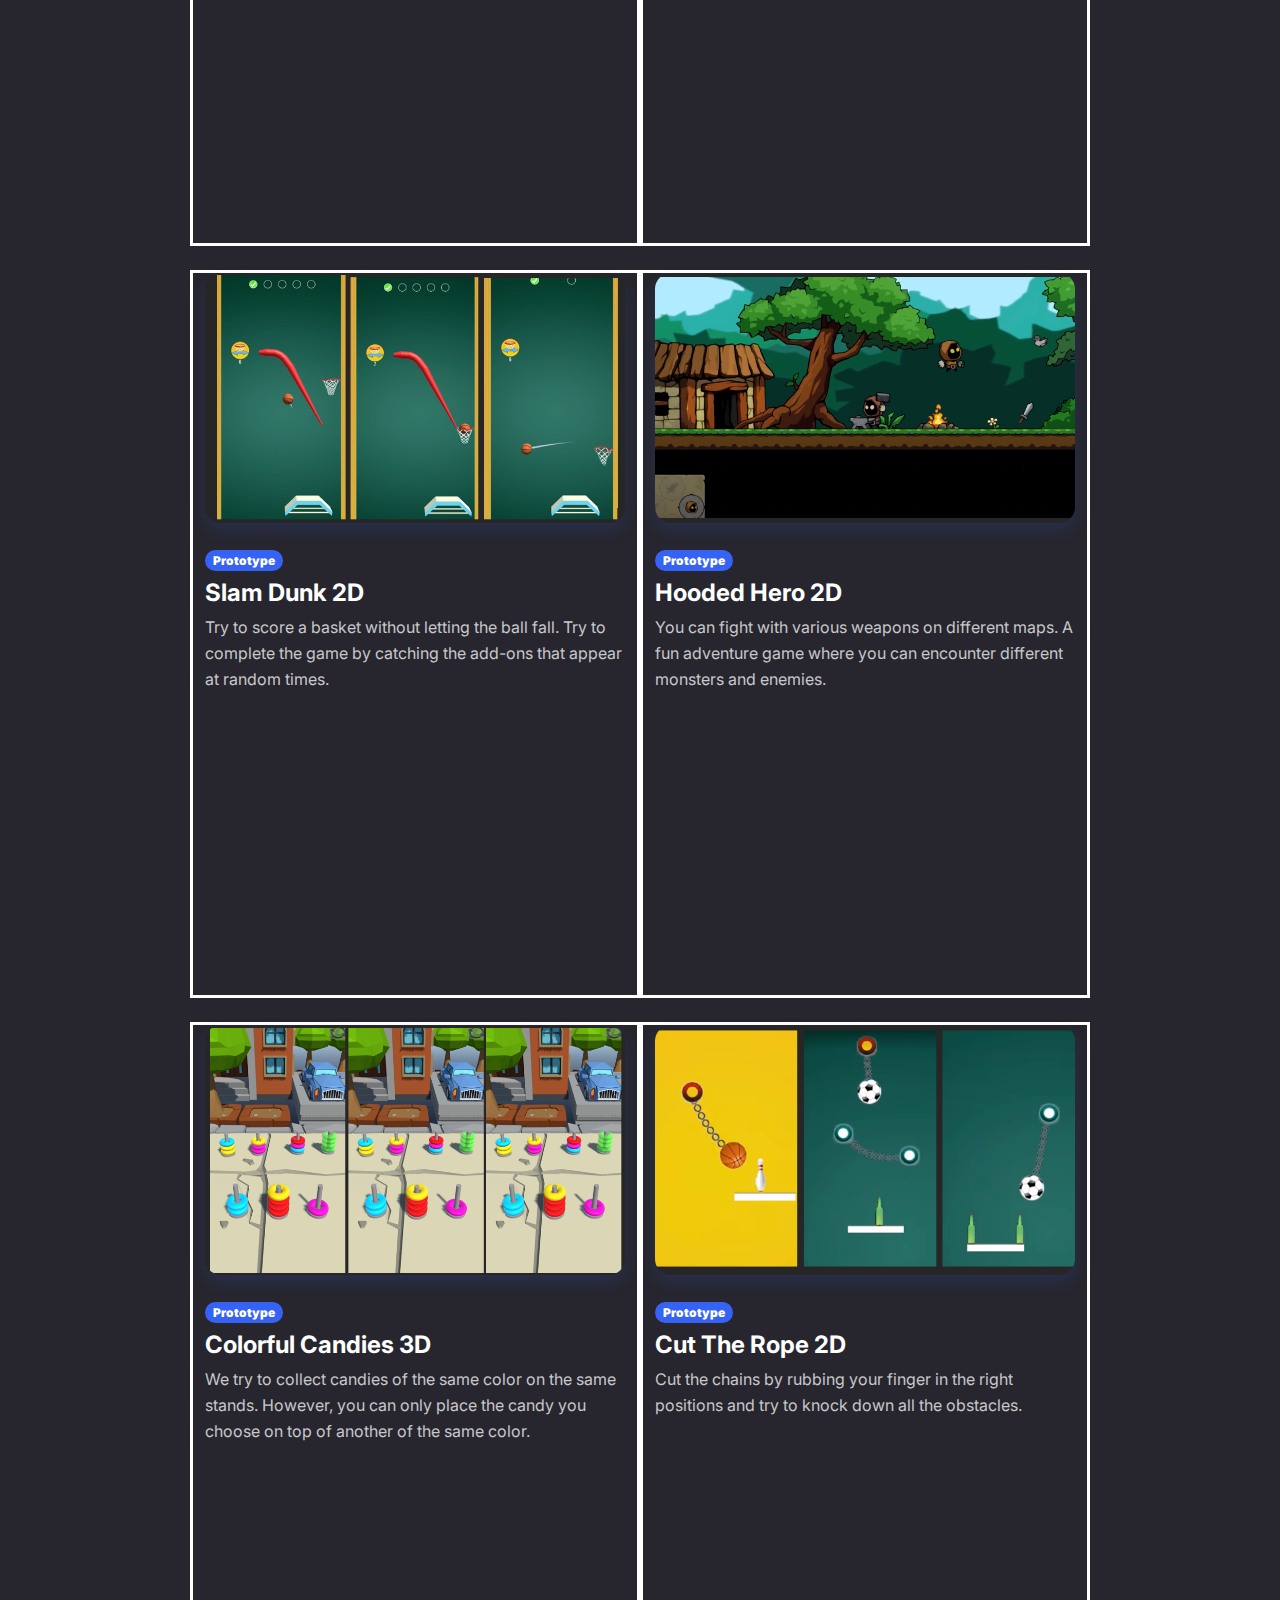
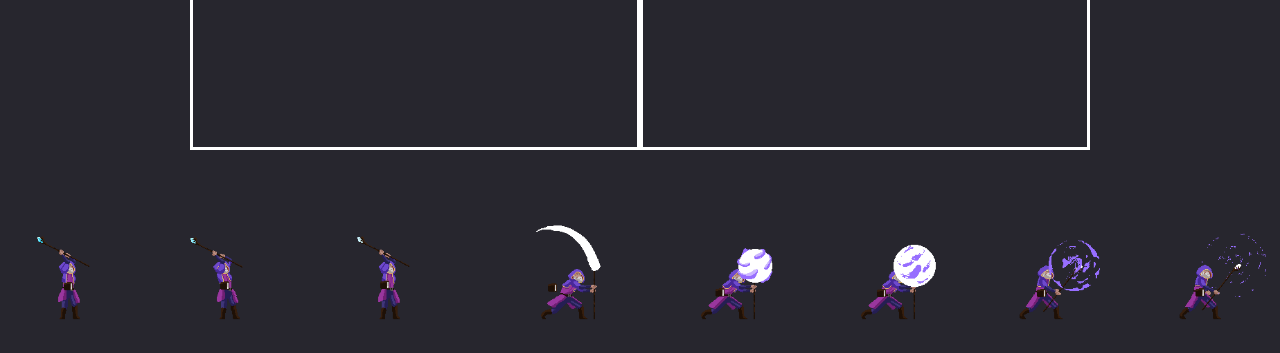
==== commit dd4bca7c: "Update" ====
--- a/index.html
+++ b/index.html
@@ -5,4 +5,4 @@
   <path d="M16.1766 13.4142C16.5671 13.0237 17.2003 13.0237 17.5908 13.4142C17.9813 13.8048 17.9813 14.4379 17.5908 14.8284C17.2003 15.219 16.5671 15.219 16.1766 14.8284C15.7861 14.4379 15.7861 13.8048 16.1766 13.4142Z" fill="currentColor"></path>
   <path d="M6 13H4V11H6V9H8V11H10V13H8V15H6V13Z" fill="currentColor"></path>
   <path fill-rule="evenodd" clip-rule="evenodd" d="M7 5C3.13401 5 0 8.13401 0 12C0 15.866 3.13401 19 7 19H17C20.866 19 24 15.866 24 12C24 8.13401 20.866 5 17 5H7ZM17 7H7C4.23858 7 2 9.23858 2 12C2 14.7614 4.23858 17 7 17H17C19.7614 17 22 14.7614 22 12C22 9.23858 19.7614 7 17 7Z" fill="currentColor"></path>
-</svg></span><span>Orkun Hacılar</span></a><button data-bs-toggle="collapse" class="navbar-toggler" data-bs-target="#navcol-1"><span class="visually-hidden">Toggle navigation</span><span class="navbar-toggler-icon"></span></button><div class="collapse navbar-collapse" id="navcol-1"><ul class="navbar-nav mx-auto"><li class="nav-item"></li><li class="nav-item"><a class="nav-link active" href="index.html">Home</a></li><li class="nav-item"><a class="nav-link" href="Job.html">Job Experiences</a></li><li class="nav-item"><a class="nav-link" href="Certificates.html"><span style="font-weight: normal !important;">Certificates</span></a></li><li class="nav-item"></li><li class="nav-item"></li><li class="nav-item"></li><li class="nav-item"></li><li class="nav-item"></li><li class="nav-item"></li><li class="nav-item"><a class="nav-link" href="contacts.html">Contacts</a></li><li class="nav-item"></li></ul></div></div></nav><header class="bg-dark"><div class="container py-5"><div style="text-align: center;"><img class="img-fluid" src="assets/img/Hit.png"></div><div class="row py-5"><div class="col-md-6 text-center text-md-start d-flex d-sm-flex d-md-flex justify-content-center align-items-center justify-content-md-start align-items-md-center justify-content-xl-end mb-4"><div style="max-width: 450px;"><p class="fw-bold text-success mb-2">GAME DEVELOPER</p><h2 class="fw-bold">ORKUN HACILAR</h2><p class="text-start my-3">I'm a software engineer with a passion for game development. I have big dreams and plans, I work disciplined every day to realize them. I believe in process and consistency. I will always be striving to be the best.</p></div></div><div class="col-md-6 mb-4"><div class="p-5 mx-lg-5" style="background: url(&quot;assets/img/blob.svg&quot;) center / contain no-repeat;"><img class="rounded img-fluid shadow w-100 fit-cover" style="min-height: 300px;" src="assets/img/products/Ekran%20Resmi%202023-10-02%2002.43.20.png"></div></div></div><footer id="footerpad-1" style="background: rgb(39,38,45);"><p class="copyright text-muted text-center">My Personal Accounts</p><div class="container"><div class="row"><div class="col-md-6 col-lg-8 mx-auto"><ul class="list-inline text-center"><li class="list-inline-item"><a href="https://github.com/orkunhacilar"><span class="fa-stack fa-lg"><i class="fa fa-circle fa-stack-2x"></i><i class="fa fa-github fa-stack-1x fa-inverse" style="background: #27262d;"></i></span></a></li><li class="list-inline-item"><a href="https://www.youtube.com/channel/UCtadEVLJ3mZd6SuQ8vmBygw"><span class="fa-stack fa-lg"><i class="fa fa-circle fa-stack-2x"></i><i class="fa fa-youtube-play fa-stack-1x fa-inverse" style="background: #27262d;"></i></span></a></li><li class="list-inline-item"><a href="#"><span class="fa-stack fa-lg"><i class="fa fa-circle fa-stack-2x"></i><i class="fa fa-instagram fa-stack-1x fa-inverse"></i><i class="fa fa-instagram fa-stack-1x fa-inverse" style="background: #27262d;"></i></span></a></li><li class="list-inline-item"><a href="#"></a></li></ul></div></div></div></footer></div><div class="container py-5"><div class="row mb-5"><div class="col-md-8 col-xl-6 text-center mx-auto"><h2 class="fw-bold">My Games</h2><p class="text-muted">Don't be hasty. Trust the process</p></div></div><div class="row row-cols-1 row-cols-md-2 mx-auto" style="max-width: 900px;"><div class="col-xxl-6 mb-4" style="border-style: solid;border-color: var(--bs-body-color);"><div><a href="#"><img class="rounded img-fluid shadow w-100 fit-cover" src="assets/img/products/Ekran%20Resmi%202023-10-02%2003.46.57.png" style="height: 250px;"></a><div class="py-4"><span class="badge bg-primary mb-2">Published</span><h4 class="fw-bold" style="color: rgb(255,255,255);border-color: rgb(59,65,67);">Blue Runner 3D</h4><p class="text-muted">Avoid various obstacles, increase your number of followers with mathematical operations on the platform and fight the enemies waiting for you at the end of the game.&nbsp; &nbsp; --&gt;&nbsp;&nbsp;<a href="https://play.google.com/store/apps/details?id=com.CitroXGameS.BlueRunner3D" style="color: rgb(0,95,255);">GooglePlay</a></p><section class="clean-block clean-info dark"></section></div></div><div class="video-container"><iframe allowfullscreen="" frameborder="0" src="https://www.youtube.com/embed/UdSIBAsbwGQ?loop=1&amp;playlist=UdSIBAsbwGQ" width="853" height="480"></iframe></div></div><div class="col-xxl-6 mb-4" style="color: rgba(255,255,255,0);border-style: solid;border-color: var(--bs-body-color);"><div><a href="#"><img class="rounded img-fluid shadow w-100 fit-cover" src="assets/img/products/Ekran%20Resmi%202023-10-02%2003.04.02.png" style="height: 250px;"></a><div class="py-4"><span class="badge bg-primary mb-2">Prototype</span><h4 class="fw-bold" style="color: rgb(255,255,255);">Car Parking 3D</h4><p class="text-muted" style="height: 102.7812px;">Try to place the cars in their parking spaces. Try to avoid obstacles and collect as many diamonds as you can.&nbsp; &nbsp; &nbsp; &nbsp; &nbsp; &nbsp; &nbsp; &nbsp; &nbsp; &nbsp; &nbsp; &nbsp; &nbsp; &nbsp; &nbsp; &nbsp; &nbsp; &nbsp; &nbsp; &nbsp; &nbsp; &nbsp; &nbsp; &nbsp;</p></div></div><div class="video-container"><iframe allowfullscreen="" frameborder="0" src="https://www.youtube.com/embed/5a39G1vK2jA?loop=1&amp;playlist=5a39G1vK2jA" width="853" height="480"></iframe></div><section class="clean-block clean-info dark"></section></div><div class="col mb-4" style="color: var(--bs-body-color);border-style: solid;border-color: var(--bs-body-color);"><div><a href="#"><img class="rounded img-fluid shadow w-100 fit-cover" src="assets/img/products/Ekran%20Resmi%202023-10-02%2003.50.30.png" style="height: 250px;"></a><div class="py-4"><span class="badge bg-primary mb-2"><strong>Prototype</strong></span><h4 class="fw-bold" style="color: var(--bs-body-color);">Crazy Ball 3D</h4><p class="text-muted" style="height: 102.1875px;">Move forward as much as you can, trying to avoid objects of different colors.</p><div class="video-container"><iframe allowfullscreen="" frameborder="0" src="https://www.youtube.com/embed/tPdcBeb3Kno?loop=1&amp;playlist=tPdcBeb3Kno" width="853" height="480"></iframe></div></div></div></div><div class="col mb-4" style="color: rgba(255,255,255,0);border-style: solid;border-color: var(--bs-body-color);"><div><a href="#"><img class="rounded img-fluid shadow w-100 fit-cover" src="assets/img/products/Ekran%20Resmi%202023-10-02%2003.59.43.png" style="height: 250px;"></a><div class="py-4"><span class="badge bg-primary mb-2"><strong>Prototype</strong></span><h4 class="fw-bold" style="color: var(--bs-body-color);">Temple Hunt</h4><p class="text-muted" style="height: 102.7812px;">Investigate the mysteries in the temple. Collect coins. Kill zombies and try to escape from the temple by completing various parkour games.</p><div class="video-container"><iframe allowfullscreen="" frameborder="0" src="https://www.youtube.com/embed/5fz6pMqgnIY?loop=1&amp;playlist=5fz6pMqgnIY" width="853" height="480"></iframe></div></div></div></div><div class="col mb-4" style="color: rgba(255,255,255,0);border-style: solid;border-color: var(--bs-body-color);"><div><a href="#"><img class="rounded img-fluid shadow w-100 fit-cover" src="assets/img/products/Ekran%20Resmi%202023-10-02%2004.04.41.png" style="height: 250px;"></a><div class="py-4"><span class="badge bg-primary mb-2"><strong>Prototype</strong></span><h4 class="fw-bold" style="color: var(--bs-body-color);">Cannon Balls</h4><p class="text-muted" style="height: 102.7812px;">Calculate the position of your cannonball. Change the positions of the platforms and try to score a basket.</p><div class="video-container"><iframe allowfullscreen="" frameborder="0" src="https://www.youtube.com/embed/IXVB74gGbTQ?loop=1&amp;playlist=IXVB74gGbTQ" width="853" height="480"></iframe></div></div></div></div><div class="col mb-4" style="color: rgba(255,255,255,0);border-style: solid;border-color: var(--bs-body-color);"><div><a href="#"><img class="rounded img-fluid shadow w-100 fit-cover" src="assets/img/products/Ekran%20Resmi%202023-10-02%2004.12.40.png" style="height: 250px;"></a><div class="py-4"><span class="badge bg-primary mb-2"><strong>Prototype</strong></span><h4 class="fw-bold" style="color: var(--bs-body-color);">Picker 3D</h4><p class="text-muted" style="height: 102.7812px;">Collect enough balls and you qualify to move on to the next stage.</p><div class="video-container"><iframe allowfullscreen="" frameborder="0" src="https://www.youtube.com/embed/uXLWN44uc30?loop=1&amp;playlist=uXLWN44uc30" width="853" height="480"></iframe></div></div></div></div><div class="col mb-4" style="color: rgba(255,255,255,0);border-style: solid;border-color: var(--bs-body-color);"><div><a href="#"><img class="rounded img-fluid shadow w-100 fit-cover" src="assets/img/products/Ekran%20Resmi%202023-10-03%2021.27.28.png" style="height: 250px;"></a><div class="py-4"><span class="badge bg-primary mb-2"><strong>Prototype</strong></span><h4 class="fw-bold" style="color: var(--bs-body-color);">Slam Dunk</h4><p class="text-muted" style="height: 102.7812px;">Try to score a basket without letting the ball fall. Try to complete the game by catching the add-ons that appear at random times.</p><div class="video-container"><iframe allowfullscreen="" frameborder="0" src="https://www.youtube.com/embed/sR2A0LRznGE?loop=1&amp;playlist=sR2A0LRznGE" width="853" height="480"></iframe></div></div></div></div></div></div><div style="text-align: center;"><img class="img-fluid" src="assets/img/Attack1.png" style="color: rgba(255,255,255,0);text-align: center;"></div></header><section></section><section></section><script src="assets/bootstrap/js/bootstrap.min.js"></script><script src="assets/js/script.min.js"></script></body></html>+</svg></span><span>Orkun Hacılar</span></a><button data-bs-toggle="collapse" class="navbar-toggler" data-bs-target="#navcol-1"><span class="visually-hidden">Toggle navigation</span><span class="navbar-toggler-icon"></span></button><div class="collapse navbar-collapse" id="navcol-1"><ul class="navbar-nav mx-auto"><li class="nav-item"></li><li class="nav-item"><a class="nav-link active" href="index.html">Home</a></li><li class="nav-item"><a class="nav-link" href="Job.html">Job Experiences</a></li><li class="nav-item"><a class="nav-link" href="Certificates.html"><span style="font-weight: normal !important;">Certificates</span></a></li><li class="nav-item"></li><li class="nav-item"></li><li class="nav-item"></li><li class="nav-item"></li><li class="nav-item"></li><li class="nav-item"></li><li class="nav-item"><a class="nav-link" href="contacts.html">Contacts</a></li><li class="nav-item"></li></ul></div></div></nav><header class="bg-dark"><div class="container py-5"><div style="text-align: center;"><img class="img-fluid" src="assets/img/Hit.png"></div><div class="row py-5"><div class="col-md-6 text-center text-md-start d-flex d-sm-flex d-md-flex justify-content-center align-items-center justify-content-md-start align-items-md-center justify-content-xl-end mb-4"><div style="max-width: 450px;"><p class="fw-bold text-success mb-2">GAME DEVELOPER</p><h2 class="fw-bold">ORKUN HACILAR</h2><p class="text-start my-3">I'm a software engineer with a passion for game development. I have big dreams and plans, I work disciplined every day to realize them. I believe in process and consistency. I will always be striving to be the best.</p></div></div><div class="col-md-6 mb-4"><div class="p-5 mx-lg-5" style="background: url(&quot;assets/img/blob.svg&quot;) center / contain no-repeat;"><img class="rounded img-fluid shadow w-100 fit-cover" style="min-height: 300px;" src="assets/img/products/Ekran%20Resmi%202023-10-02%2002.43.20.png"></div></div></div><footer id="footerpad-1" style="background: rgb(39,38,45);"><p class="copyright text-muted text-center">My Personal Accounts</p><div class="container"><div class="row"><div class="col-md-6 col-lg-8 mx-auto"><ul class="list-inline text-center"><li class="list-inline-item"><a href="https://github.com/orkunhacilar"><span class="fa-stack fa-lg"><i class="fa fa-circle fa-stack-2x"></i><i class="fa fa-github fa-stack-1x fa-inverse" style="background: #27262d;"></i></span></a></li><li class="list-inline-item"><a href="https://www.youtube.com/channel/UCtadEVLJ3mZd6SuQ8vmBygw"><span class="fa-stack fa-lg"><i class="fa fa-circle fa-stack-2x"></i><i class="fa fa-youtube-play fa-stack-1x fa-inverse" style="background: #27262d;"></i></span></a></li><li class="list-inline-item"><a href="#"><span class="fa-stack fa-lg"><i class="fa fa-circle fa-stack-2x"></i><i class="fa fa-instagram fa-stack-1x fa-inverse"></i><i class="fa fa-instagram fa-stack-1x fa-inverse" style="background: #27262d;"></i></span></a></li><li class="list-inline-item"><a href="#"></a></li></ul></div></div></div></footer></div><div class="container py-5"><div class="row mb-5"><div class="col-md-8 col-xl-6 text-center mx-auto"><h2 class="fw-bold">My Games</h2><p class="text-muted">Don't be hasty. Trust the process</p></div></div><div class="row row-cols-1 row-cols-md-2 mx-auto" style="max-width: 900px;"><div class="col-xxl-6 mb-4" style="border-style: solid;border-color: var(--bs-body-color);"><div><a href="#"><img class="rounded img-fluid shadow w-100 fit-cover" src="assets/img/products/Ekran%20Resmi%202023-10-02%2003.46.57.png" style="height: 250px;"></a><div class="py-4"><span class="badge bg-primary mb-2">Published</span><h4 class="fw-bold" style="color: rgb(255,255,255);border-color: rgb(59,65,67);">Blue Runner 3D</h4><p class="text-muted">Avoid various obstacles, increase your number of followers with mathematical operations on the platform and fight the enemies waiting for you at the end of the game.&nbsp; &nbsp; --&gt;&nbsp;&nbsp;<a href="https://play.google.com/store/apps/details?id=com.CitroXGameS.BlueRunner3D" style="color: rgb(0,95,255);">GooglePlay</a></p><section class="clean-block clean-info dark"></section></div></div><div class="video-container"><iframe allowfullscreen="" frameborder="0" src="https://www.youtube.com/embed/UdSIBAsbwGQ?loop=1&amp;playlist=UdSIBAsbwGQ" width="853" height="480"></iframe></div></div><div class="col-xxl-6 mb-4" style="color: rgba(255,255,255,0);border-style: solid;border-color: var(--bs-body-color);"><div><a href="#"><img class="rounded img-fluid shadow w-100 fit-cover" src="assets/img/products/Ekran%20Resmi%202023-10-02%2003.04.02.png" style="height: 250px;"></a><div class="py-4"><span class="badge bg-primary mb-2">Prototype</span><h4 class="fw-bold" style="color: rgb(255,255,255);">Car Parking 3D</h4><p class="text-muted" style="height: 102.7812px;">Try to place the cars in their parking spaces. Try to avoid obstacles and collect as many diamonds as you can.&nbsp; &nbsp; &nbsp; &nbsp; &nbsp; &nbsp; &nbsp; &nbsp; &nbsp; &nbsp; &nbsp; &nbsp; &nbsp; &nbsp; &nbsp; &nbsp; &nbsp; &nbsp; &nbsp; &nbsp; &nbsp; &nbsp; &nbsp; &nbsp;</p></div></div><div class="video-container"><iframe allowfullscreen="" frameborder="0" src="https://www.youtube.com/embed/5a39G1vK2jA?loop=1&amp;playlist=5a39G1vK2jA" width="853" height="480"></iframe></div><section class="clean-block clean-info dark"></section></div><div class="col mb-4" style="color: var(--bs-body-color);border-style: solid;border-color: var(--bs-body-color);"><div><a href="#"><img class="rounded img-fluid shadow w-100 fit-cover" src="assets/img/products/Ekran%20Resmi%202023-10-02%2003.50.30.png" style="height: 250px;"></a><div class="py-4"><span class="badge bg-primary mb-2"><strong>Prototype</strong></span><h4 class="fw-bold" style="color: var(--bs-body-color);">Crazy Ball 3D</h4><p class="text-muted" style="height: 102.1875px;">Move forward as much as you can, trying to avoid objects of different colors.</p><div class="video-container"><iframe allowfullscreen="" frameborder="0" src="https://www.youtube.com/embed/tPdcBeb3Kno?loop=1&amp;playlist=tPdcBeb3Kno" width="853" height="480"></iframe></div></div></div></div><div class="col mb-4" style="color: rgba(255,255,255,0);border-style: solid;border-color: var(--bs-body-color);"><div><a href="#"><img class="rounded img-fluid shadow w-100 fit-cover" src="assets/img/products/Ekran%20Resmi%202023-10-02%2003.59.43.png" style="height: 250px;"></a><div class="py-4"><span class="badge bg-primary mb-2"><strong>Prototype</strong></span><h4 class="fw-bold" style="color: var(--bs-body-color);">Temple Hunt</h4><p class="text-muted" style="height: 102.7812px;">Investigate the mysteries in the temple. Collect coins. Kill zombies and try to escape from the temple by completing various parkour games.</p><div class="video-container"><iframe allowfullscreen="" frameborder="0" src="https://www.youtube.com/embed/5fz6pMqgnIY?loop=1&amp;playlist=5fz6pMqgnIY" width="853" height="480"></iframe></div></div></div></div><div class="col mb-4" style="color: rgba(255,255,255,0);border-style: solid;border-color: var(--bs-body-color);"><div><a href="#"><img class="rounded img-fluid shadow w-100 fit-cover" src="assets/img/products/Ekran%20Resmi%202023-10-02%2004.04.41.png" style="height: 250px;"></a><div class="py-4"><span class="badge bg-primary mb-2"><strong>Prototype</strong></span><h4 class="fw-bold" style="color: var(--bs-body-color);">Cannon Balls 3D</h4><p class="text-muted" style="height: 102.7812px;">Calculate the position of your cannonball. Change the positions of the platforms and try to score a basket.</p><div class="video-container"><iframe allowfullscreen="" frameborder="0" src="https://www.youtube.com/embed/IXVB74gGbTQ?loop=1&amp;playlist=IXVB74gGbTQ" width="853" height="480"></iframe></div></div></div></div><div class="col mb-4" style="color: rgba(255,255,255,0);border-style: solid;border-color: var(--bs-body-color);"><div><a href="#"><img class="rounded img-fluid shadow w-100 fit-cover" src="assets/img/products/Ekran%20Resmi%202023-10-02%2004.12.40.png" style="height: 250px;"></a><div class="py-4"><span class="badge bg-primary mb-2"><strong>Prototype</strong></span><h4 class="fw-bold" style="color: var(--bs-body-color);">Picker 3D</h4><p class="text-muted" style="height: 102.7812px;">Collect enough balls and you qualify to move on to the next stage.</p><div class="video-container"><iframe allowfullscreen="" frameborder="0" src="https://www.youtube.com/embed/uXLWN44uc30?loop=1&amp;playlist=uXLWN44uc30" width="853" height="480"></iframe></div></div></div></div><div class="col mb-4" style="color: rgba(255,255,255,0);border-style: solid;border-color: var(--bs-body-color);"><div><a href="#"><img class="rounded img-fluid shadow w-100 fit-cover" src="assets/img/products/Ekran%20Resmi%202023-10-03%2021.27.28.png" style="height: 250px;"></a><div class="py-4"><span class="badge bg-primary mb-2"><strong>Prototype</strong></span><h4 class="fw-bold" style="color: var(--bs-body-color);">Slam Dunk 2D</h4><p class="text-muted" style="height: 102.7812px;">Try to score a basket without letting the ball fall. Try to complete the game by catching the add-ons that appear at random times.</p><div class="video-container"><iframe allowfullscreen="" frameborder="0" src="https://www.youtube.com/embed/sR2A0LRznGE?loop=1&amp;playlist=sR2A0LRznGE" width="853" height="480"></iframe></div></div></div></div><div class="col mb-4" style="color: rgba(255,255,255,0);border-style: solid;border-color: var(--bs-body-color);"><div><a href="#"><img class="rounded img-fluid shadow w-100 fit-cover" src="assets/img/products/Ekran%20Resmi%202023-10-20%2019.37.58.png" style="height: 250px;"></a><div class="py-4"><span class="badge bg-primary mb-2"><strong>Prototype</strong></span><h4 class="fw-bold" style="color: var(--bs-body-color);">Hooded Hero 2D</h4><p class="text-muted" style="height: 102.7812px;">You can fight with various weapons on different maps. A fun adventure game where you can encounter different monsters and enemies.</p><div class="video-container"><iframe allowfullscreen="" frameborder="0" src="https://www.youtube.com/embed/X24tZLFwP4Q?loop=1&amp;playlist=X24tZLFwP4Q" width="853" height="480"></iframe></div></div></div></div><div class="col mb-4" style="color: rgba(255,255,255,0);border-style: solid;border-color: var(--bs-body-color);"><div><a href="#"><img class="rounded img-fluid shadow w-100 fit-cover" src="assets/img/products/Ekran%20Resmi%202023-10-20%2019.43.15.png" style="height: 250px;"></a><div class="py-4"><span class="badge bg-primary mb-2"><strong>Prototype</strong></span><h4 class="fw-bold" style="color: var(--bs-body-color);">Colorful Candies 3D</h4><p class="text-muted" style="height: 102.7812px;">We try to collect candies of the same color on the same stands. However, you can only place the candy you choose on top of another of the same color.</p><div class="video-container"><iframe allowfullscreen="" frameborder="0" src="https://www.youtube.com/embed/uatj0mI7iaQ?loop=1&amp;playlist=uatj0mI7iaQ" width="853" height="480"></iframe></div></div></div></div><div class="col mb-4" style="color: rgba(255,255,255,0);border-style: solid;border-color: var(--bs-body-color);"><div><a href="#"><img class="rounded img-fluid shadow w-100 fit-cover" src="assets/img/products/Ekran%20Resmi%202023-10-20%2019.48.26.png" style="height: 250px;"></a><div class="py-4"><span class="badge bg-primary mb-2"><strong>Prototype</strong></span><h4 class="fw-bold" style="color: var(--bs-body-color);">Cut The Rope 2D</h4><p class="text-muted" style="height: 102.7812px;">Cut the chains by rubbing your finger in the right positions and try to knock down all the obstacles.</p><div class="video-container"><iframe allowfullscreen="" frameborder="0" src="https://www.youtube.com/embed/bwbmDhxc7mM?loop=1&amp;playlist=bwbmDhxc7mM" width="853" height="480"></iframe></div></div></div></div></div></div><div style="text-align: center;"><img class="img-fluid" src="assets/img/Attack1.png" style="color: rgba(255,255,255,0);text-align: center;"></div></header><section></section><section></section><script src="assets/bootstrap/js/bootstrap.min.js"></script><script src="assets/js/script.min.js"></script></body></html>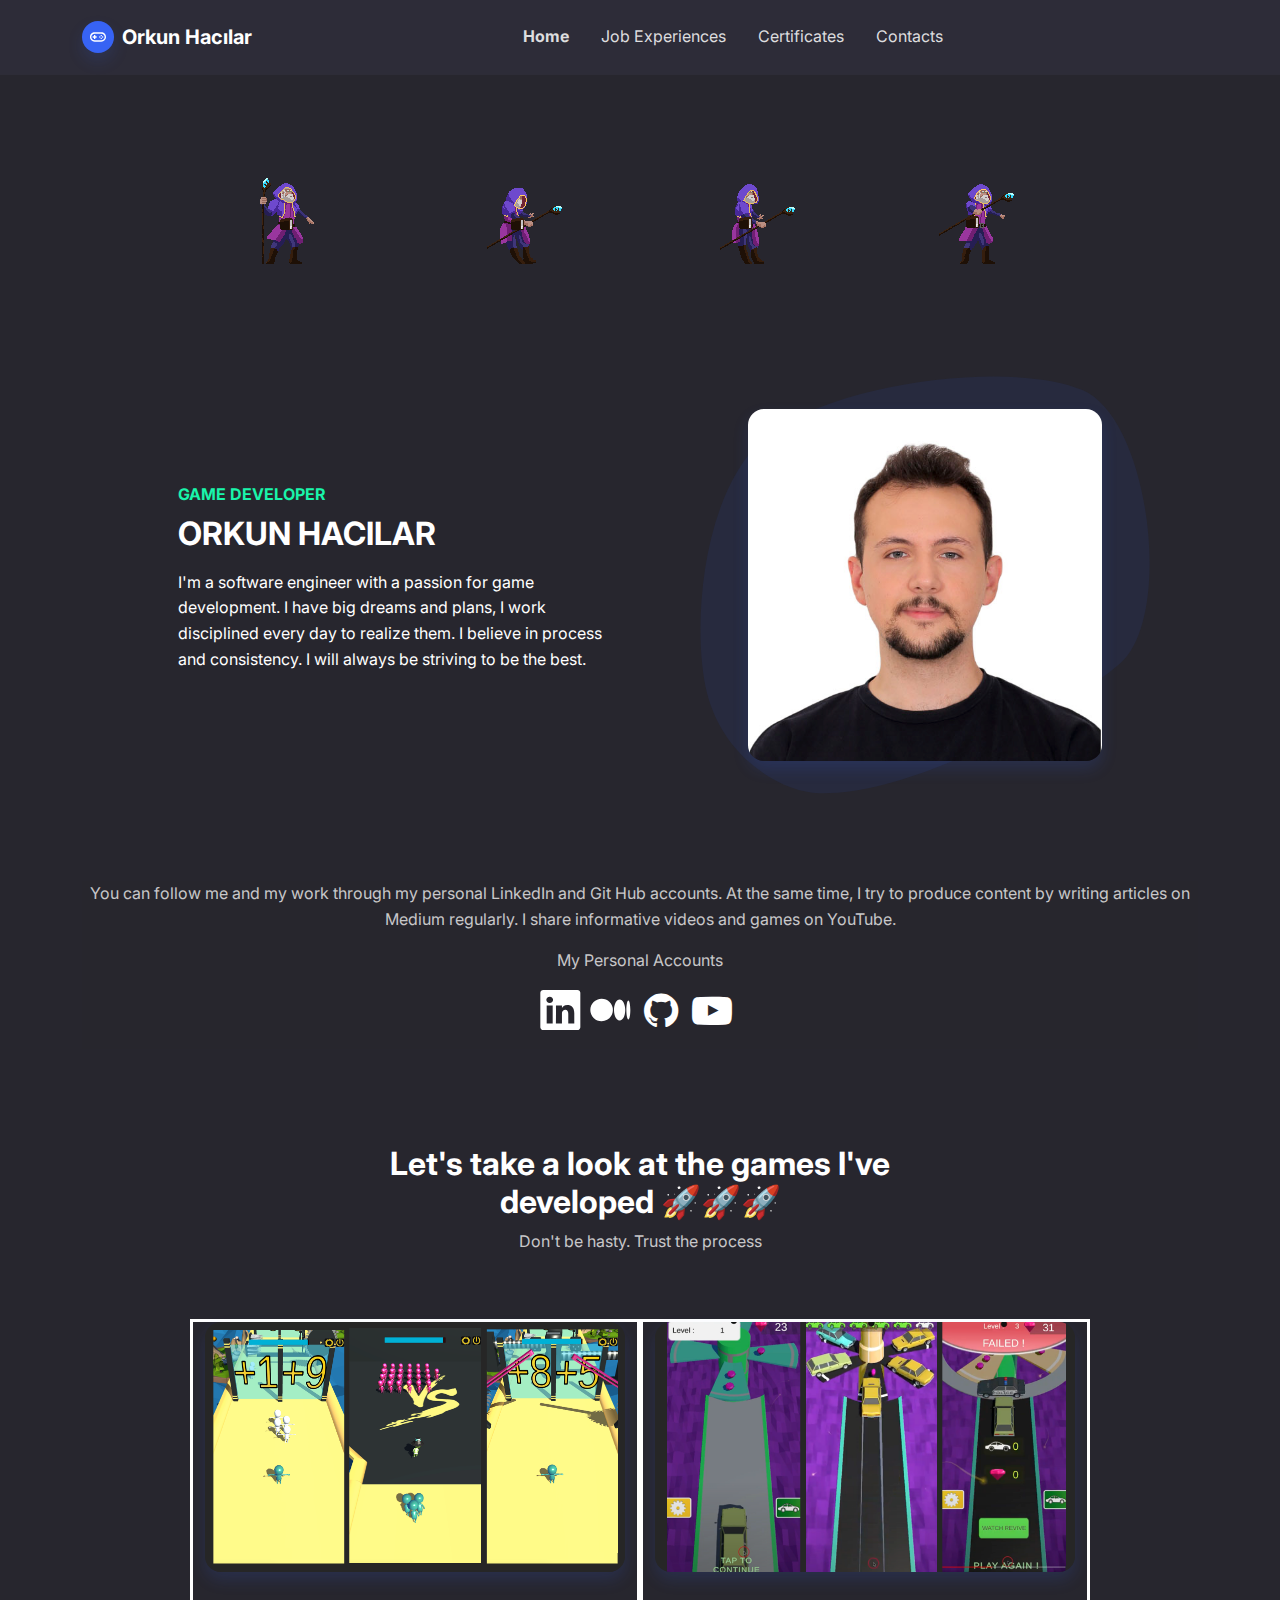
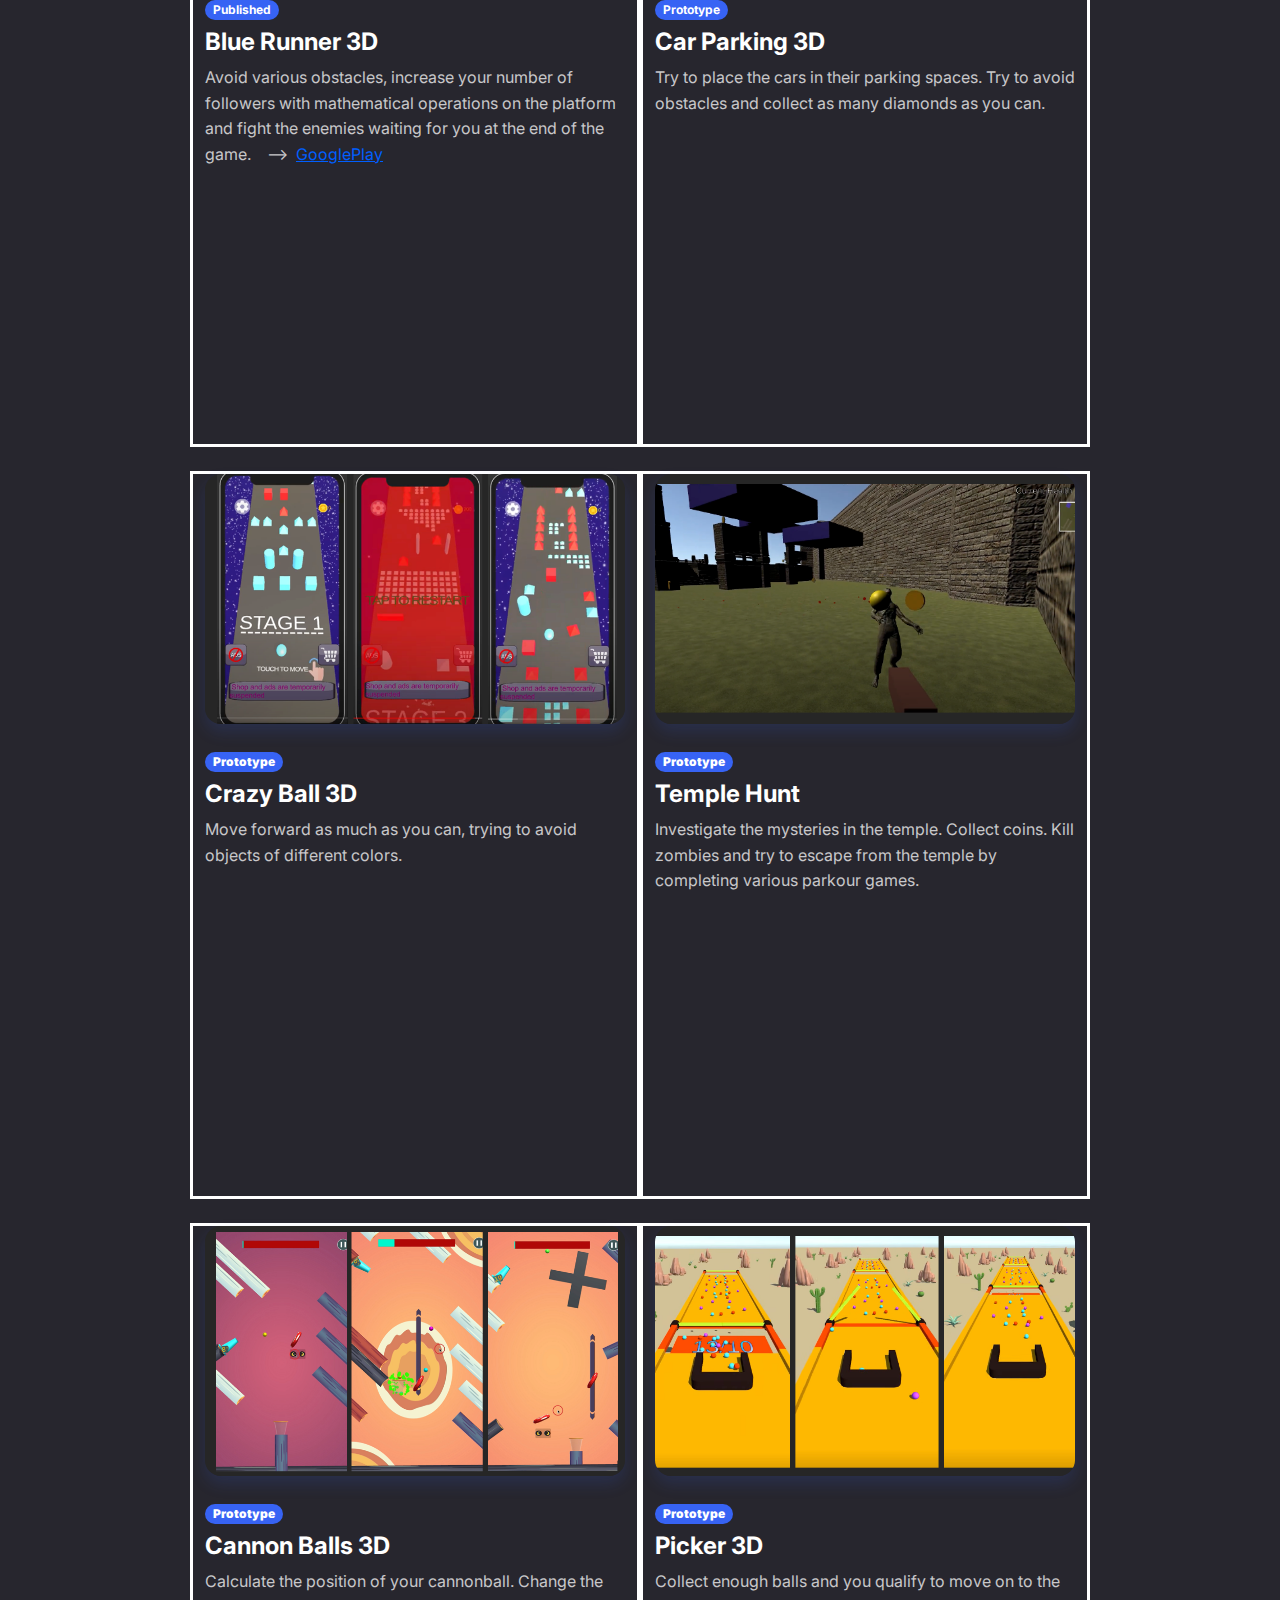
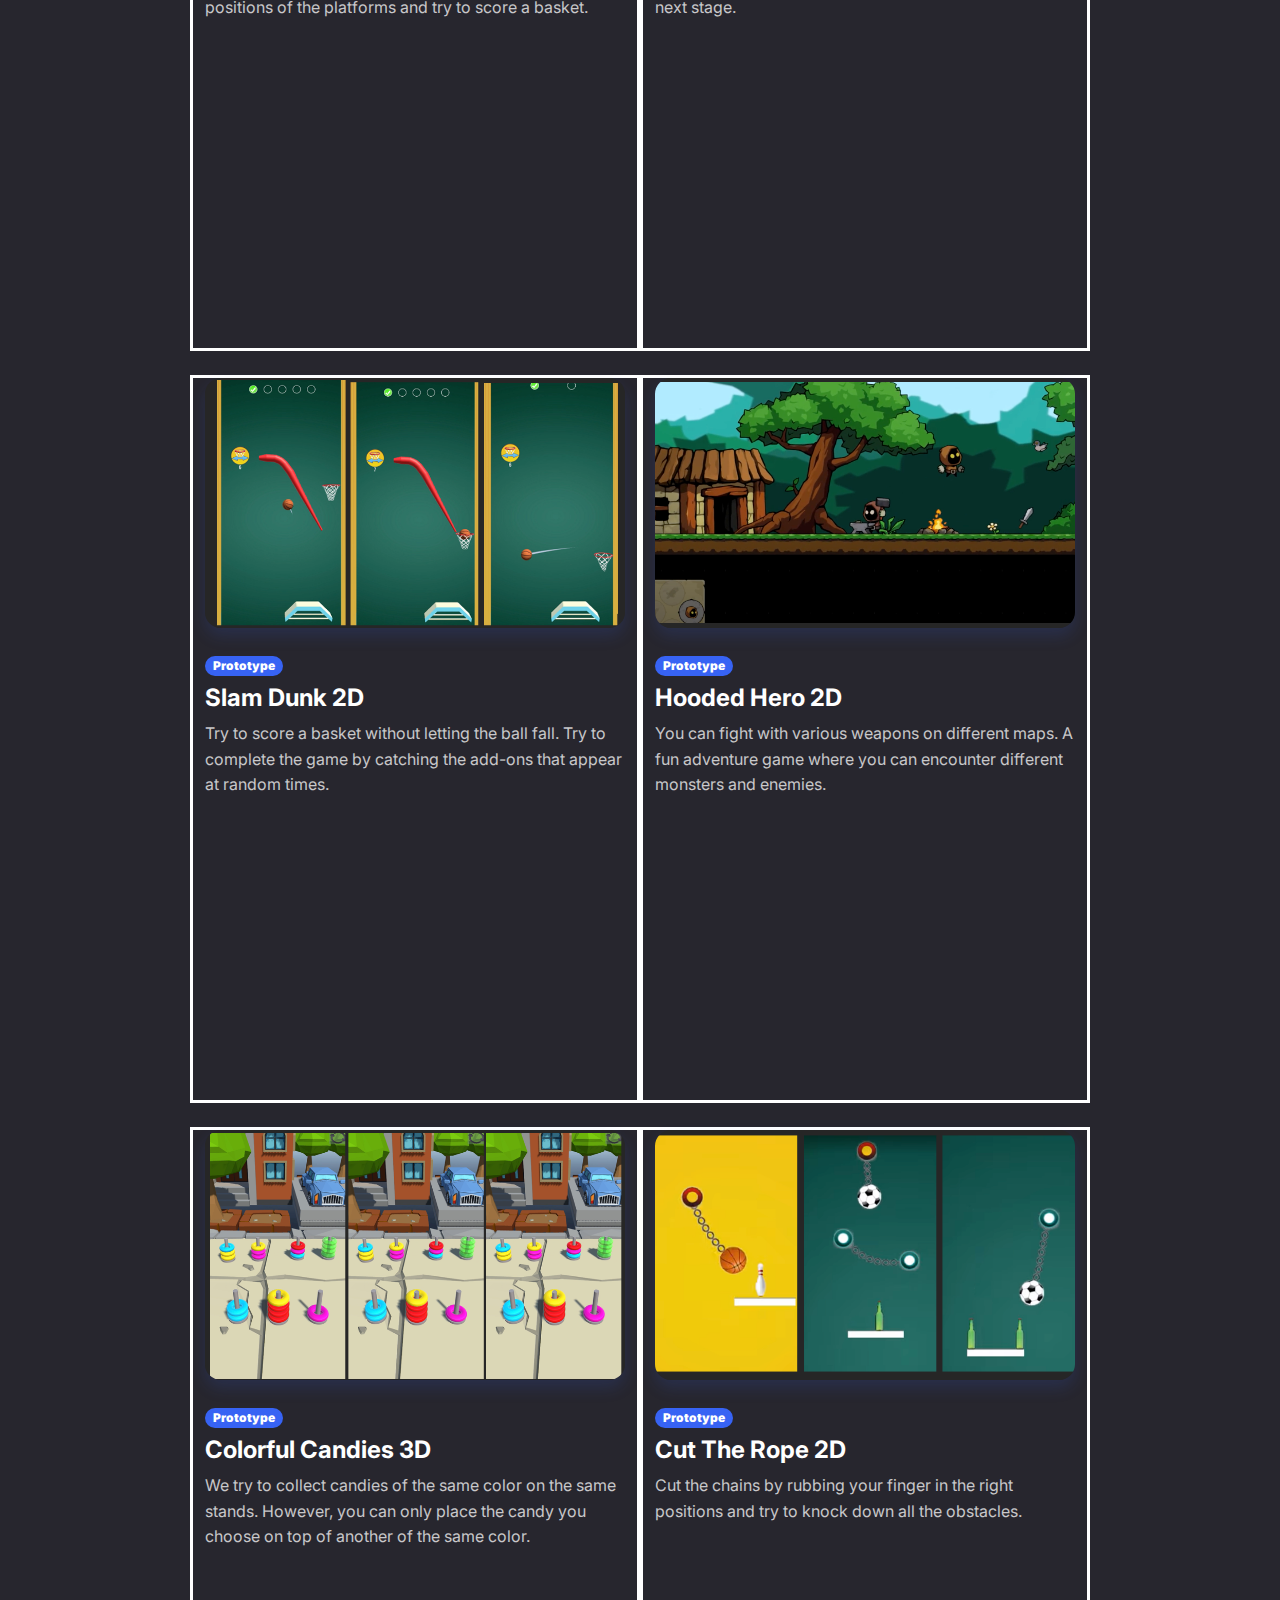
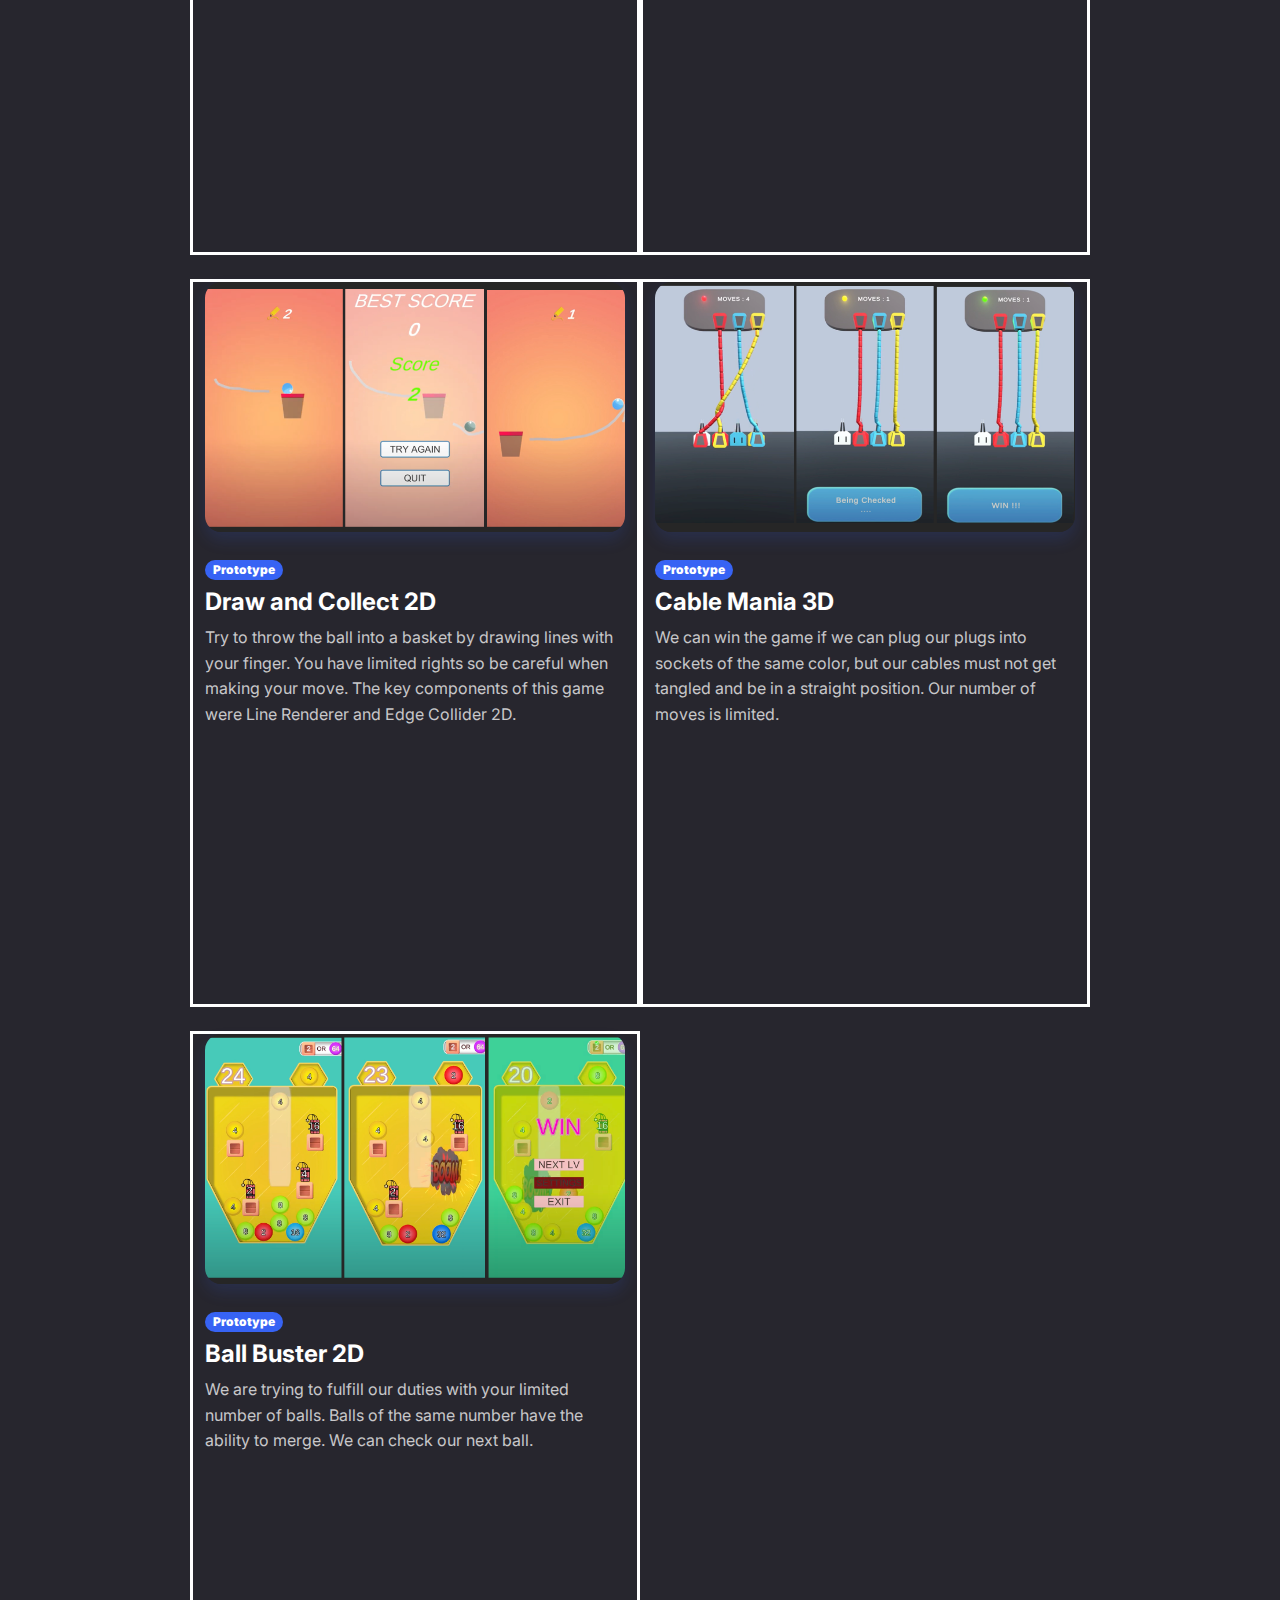
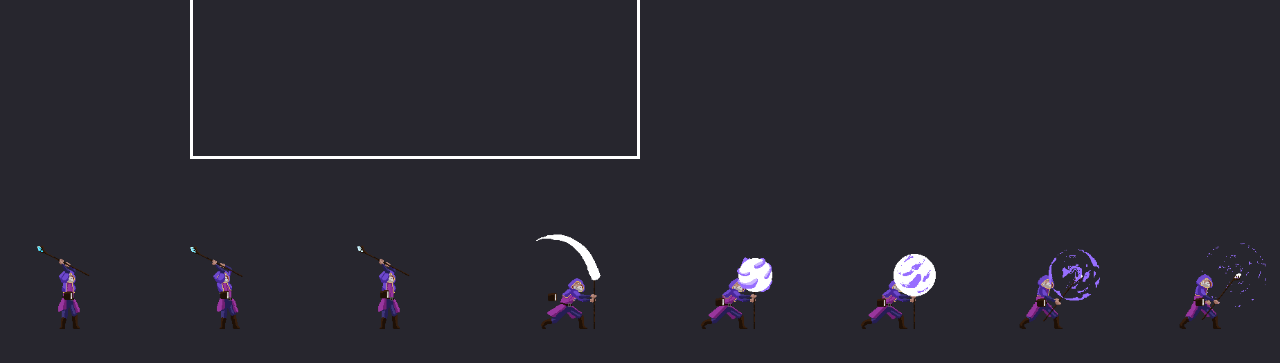
==== commit ba4ee8fa: "Update1.0" ====
--- a/index.html
+++ b/index.html
@@ -5,4 +5,8 @@
   <path d="M16.1766 13.4142C16.5671 13.0237 17.2003 13.0237 17.5908 13.4142C17.9813 13.8048 17.9813 14.4379 17.5908 14.8284C17.2003 15.219 16.5671 15.219 16.1766 14.8284C15.7861 14.4379 15.7861 13.8048 16.1766 13.4142Z" fill="currentColor"></path>
   <path d="M6 13H4V11H6V9H8V11H10V13H8V15H6V13Z" fill="currentColor"></path>
   <path fill-rule="evenodd" clip-rule="evenodd" d="M7 5C3.13401 5 0 8.13401 0 12C0 15.866 3.13401 19 7 19H17C20.866 19 24 15.866 24 12C24 8.13401 20.866 5 17 5H7ZM17 7H7C4.23858 7 2 9.23858 2 12C2 14.7614 4.23858 17 7 17H17C19.7614 17 22 14.7614 22 12C22 9.23858 19.7614 7 17 7Z" fill="currentColor"></path>
-</svg></span><span>Orkun Hacılar</span></a><button data-bs-toggle="collapse" class="navbar-toggler" data-bs-target="#navcol-1"><span class="visually-hidden">Toggle navigation</span><span class="navbar-toggler-icon"></span></button><div class="collapse navbar-collapse" id="navcol-1"><ul class="navbar-nav mx-auto"><li class="nav-item"></li><li class="nav-item"><a class="nav-link active" href="index.html">Home</a></li><li class="nav-item"><a class="nav-link" href="Job.html">Job Experiences</a></li><li class="nav-item"><a class="nav-link" href="Certificates.html"><span style="font-weight: normal !important;">Certificates</span></a></li><li class="nav-item"></li><li class="nav-item"></li><li class="nav-item"></li><li class="nav-item"></li><li class="nav-item"></li><li class="nav-item"></li><li class="nav-item"><a class="nav-link" href="contacts.html">Contacts</a></li><li class="nav-item"></li></ul></div></div></nav><header class="bg-dark"><div class="container py-5"><div style="text-align: center;"><img class="img-fluid" src="assets/img/Hit.png"></div><div class="row py-5"><div class="col-md-6 text-center text-md-start d-flex d-sm-flex d-md-flex justify-content-center align-items-center justify-content-md-start align-items-md-center justify-content-xl-end mb-4"><div style="max-width: 450px;"><p class="fw-bold text-success mb-2">GAME DEVELOPER</p><h2 class="fw-bold">ORKUN HACILAR</h2><p class="text-start my-3">I'm a software engineer with a passion for game development. I have big dreams and plans, I work disciplined every day to realize them. I believe in process and consistency. I will always be striving to be the best.</p></div></div><div class="col-md-6 mb-4"><div class="p-5 mx-lg-5" style="background: url(&quot;assets/img/blob.svg&quot;) center / contain no-repeat;"><img class="rounded img-fluid shadow w-100 fit-cover" style="min-height: 300px;" src="assets/img/products/Ekran%20Resmi%202023-10-02%2002.43.20.png"></div></div></div><footer id="footerpad-1" style="background: rgb(39,38,45);"><p class="copyright text-muted text-center">My Personal Accounts</p><div class="container"><div class="row"><div class="col-md-6 col-lg-8 mx-auto"><ul class="list-inline text-center"><li class="list-inline-item"><a href="https://github.com/orkunhacilar"><span class="fa-stack fa-lg"><i class="fa fa-circle fa-stack-2x"></i><i class="fa fa-github fa-stack-1x fa-inverse" style="background: #27262d;"></i></span></a></li><li class="list-inline-item"><a href="https://www.youtube.com/channel/UCtadEVLJ3mZd6SuQ8vmBygw"><span class="fa-stack fa-lg"><i class="fa fa-circle fa-stack-2x"></i><i class="fa fa-youtube-play fa-stack-1x fa-inverse" style="background: #27262d;"></i></span></a></li><li class="list-inline-item"><a href="#"><span class="fa-stack fa-lg"><i class="fa fa-circle fa-stack-2x"></i><i class="fa fa-instagram fa-stack-1x fa-inverse"></i><i class="fa fa-instagram fa-stack-1x fa-inverse" style="background: #27262d;"></i></span></a></li><li class="list-inline-item"><a href="#"></a></li></ul></div></div></div></footer></div><div class="container py-5"><div class="row mb-5"><div class="col-md-8 col-xl-6 text-center mx-auto"><h2 class="fw-bold">My Games</h2><p class="text-muted">Don't be hasty. Trust the process</p></div></div><div class="row row-cols-1 row-cols-md-2 mx-auto" style="max-width: 900px;"><div class="col-xxl-6 mb-4" style="border-style: solid;border-color: var(--bs-body-color);"><div><a href="#"><img class="rounded img-fluid shadow w-100 fit-cover" src="assets/img/products/Ekran%20Resmi%202023-10-02%2003.46.57.png" style="height: 250px;"></a><div class="py-4"><span class="badge bg-primary mb-2">Published</span><h4 class="fw-bold" style="color: rgb(255,255,255);border-color: rgb(59,65,67);">Blue Runner 3D</h4><p class="text-muted">Avoid various obstacles, increase your number of followers with mathematical operations on the platform and fight the enemies waiting for you at the end of the game.&nbsp; &nbsp; --&gt;&nbsp;&nbsp;<a href="https://play.google.com/store/apps/details?id=com.CitroXGameS.BlueRunner3D" style="color: rgb(0,95,255);">GooglePlay</a></p><section class="clean-block clean-info dark"></section></div></div><div class="video-container"><iframe allowfullscreen="" frameborder="0" src="https://www.youtube.com/embed/UdSIBAsbwGQ?loop=1&amp;playlist=UdSIBAsbwGQ" width="853" height="480"></iframe></div></div><div class="col-xxl-6 mb-4" style="color: rgba(255,255,255,0);border-style: solid;border-color: var(--bs-body-color);"><div><a href="#"><img class="rounded img-fluid shadow w-100 fit-cover" src="assets/img/products/Ekran%20Resmi%202023-10-02%2003.04.02.png" style="height: 250px;"></a><div class="py-4"><span class="badge bg-primary mb-2">Prototype</span><h4 class="fw-bold" style="color: rgb(255,255,255);">Car Parking 3D</h4><p class="text-muted" style="height: 102.7812px;">Try to place the cars in their parking spaces. Try to avoid obstacles and collect as many diamonds as you can.&nbsp; &nbsp; &nbsp; &nbsp; &nbsp; &nbsp; &nbsp; &nbsp; &nbsp; &nbsp; &nbsp; &nbsp; &nbsp; &nbsp; &nbsp; &nbsp; &nbsp; &nbsp; &nbsp; &nbsp; &nbsp; &nbsp; &nbsp; &nbsp;</p></div></div><div class="video-container"><iframe allowfullscreen="" frameborder="0" src="https://www.youtube.com/embed/5a39G1vK2jA?loop=1&amp;playlist=5a39G1vK2jA" width="853" height="480"></iframe></div><section class="clean-block clean-info dark"></section></div><div class="col mb-4" style="color: var(--bs-body-color);border-style: solid;border-color: var(--bs-body-color);"><div><a href="#"><img class="rounded img-fluid shadow w-100 fit-cover" src="assets/img/products/Ekran%20Resmi%202023-10-02%2003.50.30.png" style="height: 250px;"></a><div class="py-4"><span class="badge bg-primary mb-2"><strong>Prototype</strong></span><h4 class="fw-bold" style="color: var(--bs-body-color);">Crazy Ball 3D</h4><p class="text-muted" style="height: 102.1875px;">Move forward as much as you can, trying to avoid objects of different colors.</p><div class="video-container"><iframe allowfullscreen="" frameborder="0" src="https://www.youtube.com/embed/tPdcBeb3Kno?loop=1&amp;playlist=tPdcBeb3Kno" width="853" height="480"></iframe></div></div></div></div><div class="col mb-4" style="color: rgba(255,255,255,0);border-style: solid;border-color: var(--bs-body-color);"><div><a href="#"><img class="rounded img-fluid shadow w-100 fit-cover" src="assets/img/products/Ekran%20Resmi%202023-10-02%2003.59.43.png" style="height: 250px;"></a><div class="py-4"><span class="badge bg-primary mb-2"><strong>Prototype</strong></span><h4 class="fw-bold" style="color: var(--bs-body-color);">Temple Hunt</h4><p class="text-muted" style="height: 102.7812px;">Investigate the mysteries in the temple. Collect coins. Kill zombies and try to escape from the temple by completing various parkour games.</p><div class="video-container"><iframe allowfullscreen="" frameborder="0" src="https://www.youtube.com/embed/5fz6pMqgnIY?loop=1&amp;playlist=5fz6pMqgnIY" width="853" height="480"></iframe></div></div></div></div><div class="col mb-4" style="color: rgba(255,255,255,0);border-style: solid;border-color: var(--bs-body-color);"><div><a href="#"><img class="rounded img-fluid shadow w-100 fit-cover" src="assets/img/products/Ekran%20Resmi%202023-10-02%2004.04.41.png" style="height: 250px;"></a><div class="py-4"><span class="badge bg-primary mb-2"><strong>Prototype</strong></span><h4 class="fw-bold" style="color: var(--bs-body-color);">Cannon Balls 3D</h4><p class="text-muted" style="height: 102.7812px;">Calculate the position of your cannonball. Change the positions of the platforms and try to score a basket.</p><div class="video-container"><iframe allowfullscreen="" frameborder="0" src="https://www.youtube.com/embed/IXVB74gGbTQ?loop=1&amp;playlist=IXVB74gGbTQ" width="853" height="480"></iframe></div></div></div></div><div class="col mb-4" style="color: rgba(255,255,255,0);border-style: solid;border-color: var(--bs-body-color);"><div><a href="#"><img class="rounded img-fluid shadow w-100 fit-cover" src="assets/img/products/Ekran%20Resmi%202023-10-02%2004.12.40.png" style="height: 250px;"></a><div class="py-4"><span class="badge bg-primary mb-2"><strong>Prototype</strong></span><h4 class="fw-bold" style="color: var(--bs-body-color);">Picker 3D</h4><p class="text-muted" style="height: 102.7812px;">Collect enough balls and you qualify to move on to the next stage.</p><div class="video-container"><iframe allowfullscreen="" frameborder="0" src="https://www.youtube.com/embed/uXLWN44uc30?loop=1&amp;playlist=uXLWN44uc30" width="853" height="480"></iframe></div></div></div></div><div class="col mb-4" style="color: rgba(255,255,255,0);border-style: solid;border-color: var(--bs-body-color);"><div><a href="#"><img class="rounded img-fluid shadow w-100 fit-cover" src="assets/img/products/Ekran%20Resmi%202023-10-03%2021.27.28.png" style="height: 250px;"></a><div class="py-4"><span class="badge bg-primary mb-2"><strong>Prototype</strong></span><h4 class="fw-bold" style="color: var(--bs-body-color);">Slam Dunk 2D</h4><p class="text-muted" style="height: 102.7812px;">Try to score a basket without letting the ball fall. Try to complete the game by catching the add-ons that appear at random times.</p><div class="video-container"><iframe allowfullscreen="" frameborder="0" src="https://www.youtube.com/embed/sR2A0LRznGE?loop=1&amp;playlist=sR2A0LRznGE" width="853" height="480"></iframe></div></div></div></div><div class="col mb-4" style="color: rgba(255,255,255,0);border-style: solid;border-color: var(--bs-body-color);"><div><a href="#"><img class="rounded img-fluid shadow w-100 fit-cover" src="assets/img/products/Ekran%20Resmi%202023-10-20%2019.37.58.png" style="height: 250px;"></a><div class="py-4"><span class="badge bg-primary mb-2"><strong>Prototype</strong></span><h4 class="fw-bold" style="color: var(--bs-body-color);">Hooded Hero 2D</h4><p class="text-muted" style="height: 102.7812px;">You can fight with various weapons on different maps. A fun adventure game where you can encounter different monsters and enemies.</p><div class="video-container"><iframe allowfullscreen="" frameborder="0" src="https://www.youtube.com/embed/X24tZLFwP4Q?loop=1&amp;playlist=X24tZLFwP4Q" width="853" height="480"></iframe></div></div></div></div><div class="col mb-4" style="color: rgba(255,255,255,0);border-style: solid;border-color: var(--bs-body-color);"><div><a href="#"><img class="rounded img-fluid shadow w-100 fit-cover" src="assets/img/products/Ekran%20Resmi%202023-10-20%2019.43.15.png" style="height: 250px;"></a><div class="py-4"><span class="badge bg-primary mb-2"><strong>Prototype</strong></span><h4 class="fw-bold" style="color: var(--bs-body-color);">Colorful Candies 3D</h4><p class="text-muted" style="height: 102.7812px;">We try to collect candies of the same color on the same stands. However, you can only place the candy you choose on top of another of the same color.</p><div class="video-container"><iframe allowfullscreen="" frameborder="0" src="https://www.youtube.com/embed/uatj0mI7iaQ?loop=1&amp;playlist=uatj0mI7iaQ" width="853" height="480"></iframe></div></div></div></div><div class="col mb-4" style="color: rgba(255,255,255,0);border-style: solid;border-color: var(--bs-body-color);"><div><a href="#"><img class="rounded img-fluid shadow w-100 fit-cover" src="assets/img/products/Ekran%20Resmi%202023-10-20%2019.48.26.png" style="height: 250px;"></a><div class="py-4"><span class="badge bg-primary mb-2"><strong>Prototype</strong></span><h4 class="fw-bold" style="color: var(--bs-body-color);">Cut The Rope 2D</h4><p class="text-muted" style="height: 102.7812px;">Cut the chains by rubbing your finger in the right positions and try to knock down all the obstacles.</p><div class="video-container"><iframe allowfullscreen="" frameborder="0" src="https://www.youtube.com/embed/bwbmDhxc7mM?loop=1&amp;playlist=bwbmDhxc7mM" width="853" height="480"></iframe></div></div></div></div></div></div><div style="text-align: center;"><img class="img-fluid" src="assets/img/Attack1.png" style="color: rgba(255,255,255,0);text-align: center;"></div></header><section></section><section></section><script src="assets/bootstrap/js/bootstrap.min.js"></script><script src="assets/js/script.min.js"></script></body></html>+</svg></span><span>Orkun Hacılar</span></a><button data-bs-toggle="collapse" class="navbar-toggler" data-bs-target="#navcol-1"><span class="visually-hidden">Toggle navigation</span><span class="navbar-toggler-icon"></span></button><div class="collapse navbar-collapse" id="navcol-1"><ul class="navbar-nav mx-auto"><li class="nav-item"></li><li class="nav-item"><a class="nav-link active" href="index.html">Home</a></li><li class="nav-item"><a class="nav-link" href="Job.html">Job Experiences</a></li><li class="nav-item"><a class="nav-link" href="Certificates.html"><span style="font-weight: normal !important;">Certificates</span></a></li><li class="nav-item"></li><li class="nav-item"></li><li class="nav-item"></li><li class="nav-item"></li><li class="nav-item"></li><li class="nav-item"></li><li class="nav-item"><a class="nav-link" href="contacts.html">Contacts</a></li><li class="nav-item"></li></ul></div></div></nav><header class="bg-dark"><div class="container py-5"><div style="text-align: center;"><img class="img-fluid" src="assets/img/Hit.png"></div><div class="row py-5"><div class="col-md-6 text-center text-md-start d-flex d-sm-flex d-md-flex justify-content-center align-items-center justify-content-md-start align-items-md-center justify-content-xl-end mb-4"><div style="max-width: 450px;"><p class="fw-bold text-success mb-2">GAME DEVELOPER</p><h2 class="fw-bold">ORKUN HACILAR</h2><p class="text-start my-3">I'm a software engineer with a passion for game development. I have big dreams and plans, I work disciplined every day to realize them. I believe in process and consistency. I will always be striving to be the best.</p></div></div><div class="col-md-6 mb-4"><div class="p-5 mx-lg-5" style="background: url(&quot;assets/img/blob.svg&quot;) center / contain no-repeat;"><img class="rounded img-fluid shadow w-100 fit-cover" style="min-height: 300px;" src="assets/img/products/Ekran%20Resmi%202023-10-02%2002.43.20.png"></div></div></div><footer id="footerpad-1" style="background: rgb(39,38,45);"><p class="copyright text-muted text-center">You can follow me and my work through my personal LinkedIn and Git Hub accounts. At the same time, I try to produce content by writing articles on Medium regularly. I share informative videos and games on YouTube.</p><p class="copyright text-muted text-center">My Personal Accounts</p><div class="container"><div class="row"><div class="col-md-6 col-lg-8 mx-auto"><ul class="list-inline text-center"><li class="list-inline-item"><a href="https://www.linkedin.com/in/orkunhac%C4%B1lar/"><span class="fa-stack fa-lg"><i class="fa fa-circle fa-stack-2x"></i><svg xmlns="http://www.w3.org/2000/svg" width="1em" height="1em" fill="currentColor" viewBox="0 0 16 16" class="bi bi-linkedin fa-stack-1x fa-inverse" style="background: #27262d;font-size: 40px;">
+  <path d="M0 1.146C0 .513.526 0 1.175 0h13.65C15.474 0 16 .513 16 1.146v13.708c0 .633-.526 1.146-1.175 1.146H1.175C.526 16 0 15.487 0 14.854V1.146zm4.943 12.248V6.169H2.542v7.225h2.401zm-1.2-8.212c.837 0 1.358-.554 1.358-1.248-.015-.709-.52-1.248-1.342-1.248-.822 0-1.359.54-1.359 1.248 0 .694.521 1.248 1.327 1.248h.016zm4.908 8.212V9.359c0-.216.016-.432.08-.586.173-.431.568-.878 1.232-.878.869 0 1.216.662 1.216 1.634v3.865h2.401V9.25c0-2.22-1.184-3.252-2.764-3.252-1.274 0-1.845.7-2.165 1.193v.025h-.016a5.54 5.54 0 0 1 .016-.025V6.169h-2.4c.03.678 0 7.225 0 7.225h2.4z"></path>
+</svg></span></a></li><li class="list-inline-item"><a href="https://medium.com/@orkun.hacilar"><span class="fa-stack fa-lg"><i class="fa fa-circle fa-stack-2x"></i><svg xmlns="http://www.w3.org/2000/svg" width="1em" height="1em" fill="currentColor" viewBox="0 0 16 16" class="bi bi-medium fa-stack-1x fa-inverse" style="background: #27262d;font-size: 40px;">
+  <path d="M9.025 8c0 2.485-2.02 4.5-4.513 4.5A4.506 4.506 0 0 1 0 8c0-2.486 2.02-4.5 4.512-4.5A4.506 4.506 0 0 1 9.025 8zm4.95 0c0 2.34-1.01 4.236-2.256 4.236-1.246 0-2.256-1.897-2.256-4.236 0-2.34 1.01-4.236 2.256-4.236 1.246 0 2.256 1.897 2.256 4.236zM16 8c0 2.096-.355 3.795-.794 3.795-.438 0-.793-1.7-.793-3.795 0-2.096.355-3.795.794-3.795.438 0 .793 1.699.793 3.795z"></path>
+</svg></span></a></li><li class="list-inline-item"><a href="https://github.com/orkunhacilar"><span class="fa-stack fa-lg"><i class="fa fa-circle fa-stack-2x"></i><i class="fa fa-github fa-stack-1x fa-inverse" style="background: #27262d;font-size: 40px;"></i></span></a></li><li class="list-inline-item"><a href="https://www.youtube.com/channel/UCtadEVLJ3mZd6SuQ8vmBygw"><span class="fa-stack fa-lg"><i class="fa fa-circle fa-stack-2x"></i><i class="fa fa-youtube-play fa-stack-1x fa-inverse" style="background: #27262d;font-size: 40px;"></i></span></a></li><li class="list-inline-item"><a href="#"></a></li></ul></div></div></div></footer></div><div class="container py-5"><div class="row mb-5"><div class="col-md-8 col-xl-6 text-center mx-auto"><h2 class="fw-bold">Let's take a look at the games I've developed 🚀🚀🚀</h2><p class="text-muted">Don't be hasty. Trust the process</p></div></div><div class="row row-cols-1 row-cols-md-2 mx-auto" style="max-width: 900px;"><div class="col-xxl-6 mb-4" style="border-style: solid;border-color: var(--bs-body-color);"><div><a href="#"><img class="rounded img-fluid shadow w-100 fit-cover" src="assets/img/products/Ekran%20Resmi%202023-10-02%2003.46.57.png" style="height: 250px;"></a><div class="py-4"><span class="badge bg-primary mb-2">Published</span><h4 class="fw-bold" style="color: rgb(255,255,255);border-color: rgb(59,65,67);">Blue Runner 3D</h4><p class="text-muted">Avoid various obstacles, increase your number of followers with mathematical operations on the platform and fight the enemies waiting for you at the end of the game.&nbsp; &nbsp; --&gt;&nbsp;&nbsp;<a href="https://play.google.com/store/apps/details?id=com.CitroXGameS.BlueRunner3D" style="color: rgb(0,95,255);">GooglePlay</a></p><section class="clean-block clean-info dark"></section></div></div><div class="video-container"><iframe allowfullscreen="" frameborder="0" src="https://www.youtube.com/embed/UdSIBAsbwGQ?loop=1&amp;playlist=UdSIBAsbwGQ" width="853" height="480"></iframe></div></div><div class="col-xxl-6 mb-4" style="color: rgba(255,255,255,0);border-style: solid;border-color: var(--bs-body-color);"><div><a href="#"><img class="rounded img-fluid shadow w-100 fit-cover" src="assets/img/products/Ekran%20Resmi%202023-10-02%2003.04.02.png" style="height: 250px;"></a><div class="py-4"><span class="badge bg-primary mb-2">Prototype</span><h4 class="fw-bold" style="color: rgb(255,255,255);">Car Parking 3D</h4><p class="text-muted" style="height: 102.7812px;">Try to place the cars in their parking spaces. Try to avoid obstacles and collect as many diamonds as you can.&nbsp; &nbsp; &nbsp; &nbsp; &nbsp; &nbsp; &nbsp; &nbsp; &nbsp; &nbsp; &nbsp; &nbsp; &nbsp; &nbsp; &nbsp; &nbsp; &nbsp; &nbsp; &nbsp; &nbsp; &nbsp; &nbsp; &nbsp; &nbsp;</p></div></div><div class="video-container"><iframe allowfullscreen="" frameborder="0" src="https://www.youtube.com/embed/5a39G1vK2jA?loop=1&amp;playlist=5a39G1vK2jA" width="853" height="480"></iframe></div><section class="clean-block clean-info dark"></section></div><div class="col mb-4" style="color: var(--bs-body-color);border-style: solid;border-color: var(--bs-body-color);"><div><a href="#"><img class="rounded img-fluid shadow w-100 fit-cover" src="assets/img/products/Ekran%20Resmi%202023-10-02%2003.50.30.png" style="height: 250px;"></a><div class="py-4"><span class="badge bg-primary mb-2"><strong>Prototype</strong></span><h4 class="fw-bold" style="color: var(--bs-body-color);">Crazy Ball 3D</h4><p class="text-muted" style="height: 102.1875px;">Move forward as much as you can, trying to avoid objects of different colors.</p><div class="video-container"><iframe allowfullscreen="" frameborder="0" src="https://www.youtube.com/embed/tPdcBeb3Kno?loop=1&amp;playlist=tPdcBeb3Kno" width="853" height="480"></iframe></div></div></div></div><div class="col mb-4" style="color: rgba(255,255,255,0);border-style: solid;border-color: var(--bs-body-color);"><div><a href="#"><img class="rounded img-fluid shadow w-100 fit-cover" src="assets/img/products/Ekran%20Resmi%202023-10-02%2003.59.43.png" style="height: 250px;"></a><div class="py-4"><span class="badge bg-primary mb-2"><strong>Prototype</strong></span><h4 class="fw-bold" style="color: var(--bs-body-color);">Temple Hunt</h4><p class="text-muted" style="height: 102.7812px;">Investigate the mysteries in the temple. Collect coins. Kill zombies and try to escape from the temple by completing various parkour games.</p><div class="video-container"><iframe allowfullscreen="" frameborder="0" src="https://www.youtube.com/embed/5fz6pMqgnIY?loop=1&amp;playlist=5fz6pMqgnIY" width="853" height="480"></iframe></div></div></div></div><div class="col mb-4" style="color: rgba(255,255,255,0);border-style: solid;border-color: var(--bs-body-color);"><div><a href="#"><img class="rounded img-fluid shadow w-100 fit-cover" src="assets/img/products/Ekran%20Resmi%202023-10-02%2004.04.41.png" style="height: 250px;"></a><div class="py-4"><span class="badge bg-primary mb-2"><strong>Prototype</strong></span><h4 class="fw-bold" style="color: var(--bs-body-color);">Cannon Balls 3D</h4><p class="text-muted" style="height: 102.7812px;">Calculate the position of your cannonball. Change the positions of the platforms and try to score a basket.</p><div class="video-container"><iframe allowfullscreen="" frameborder="0" src="https://www.youtube.com/embed/IXVB74gGbTQ?loop=1&amp;playlist=IXVB74gGbTQ" width="853" height="480"></iframe></div></div></div></div><div class="col mb-4" style="color: rgba(255,255,255,0);border-style: solid;border-color: var(--bs-body-color);"><div><a href="#"><img class="rounded img-fluid shadow w-100 fit-cover" src="assets/img/products/Ekran%20Resmi%202023-10-02%2004.12.40.png" style="height: 250px;"></a><div class="py-4"><span class="badge bg-primary mb-2"><strong>Prototype</strong></span><h4 class="fw-bold" style="color: var(--bs-body-color);">Picker 3D</h4><p class="text-muted" style="height: 102.7812px;">Collect enough balls and you qualify to move on to the next stage.</p><div class="video-container"><iframe allowfullscreen="" frameborder="0" src="https://www.youtube.com/embed/uXLWN44uc30?loop=1&amp;playlist=uXLWN44uc30" width="853" height="480"></iframe></div></div></div></div><div class="col mb-4" style="color: rgba(255,255,255,0);border-style: solid;border-color: var(--bs-body-color);"><div><a href="#"><img class="rounded img-fluid shadow w-100 fit-cover" src="assets/img/products/Ekran%20Resmi%202023-10-03%2021.27.28.png" style="height: 250px;"></a><div class="py-4"><span class="badge bg-primary mb-2"><strong>Prototype</strong></span><h4 class="fw-bold" style="color: var(--bs-body-color);">Slam Dunk 2D</h4><p class="text-muted" style="height: 102.7812px;">Try to score a basket without letting the ball fall. Try to complete the game by catching the add-ons that appear at random times.</p><div class="video-container"><iframe allowfullscreen="" frameborder="0" src="https://www.youtube.com/embed/sR2A0LRznGE?loop=1&amp;playlist=sR2A0LRznGE" width="853" height="480"></iframe></div></div></div></div><div class="col mb-4" style="color: rgba(255,255,255,0);border-style: solid;border-color: var(--bs-body-color);"><div><a href="#"><img class="rounded img-fluid shadow w-100 fit-cover" src="assets/img/products/Ekran%20Resmi%202023-10-20%2019.37.58.png" style="height: 250px;"></a><div class="py-4"><span class="badge bg-primary mb-2"><strong>Prototype</strong></span><h4 class="fw-bold" style="color: var(--bs-body-color);">Hooded Hero 2D</h4><p class="text-muted" style="height: 102.7812px;">You can fight with various weapons on different maps. A fun adventure game where you can encounter different monsters and enemies.</p><div class="video-container"><iframe allowfullscreen="" frameborder="0" src="https://www.youtube.com/embed/X24tZLFwP4Q?loop=1&amp;playlist=X24tZLFwP4Q" width="853" height="480"></iframe></div></div></div></div><div class="col mb-4" style="color: rgba(255,255,255,0);border-style: solid;border-color: var(--bs-body-color);"><div><a href="#"><img class="rounded img-fluid shadow w-100 fit-cover" src="assets/img/products/Ekran%20Resmi%202023-10-20%2019.43.15.png" style="height: 250px;"></a><div class="py-4"><span class="badge bg-primary mb-2"><strong>Prototype</strong></span><h4 class="fw-bold" style="color: var(--bs-body-color);">Colorful Candies 3D</h4><p class="text-muted" style="height: 102.7812px;">We try to collect candies of the same color on the same stands. However, you can only place the candy you choose on top of another of the same color.</p><div class="video-container"><iframe allowfullscreen="" frameborder="0" src="https://www.youtube.com/embed/uatj0mI7iaQ?loop=1&amp;playlist=uatj0mI7iaQ" width="853" height="480"></iframe></div></div></div></div><div class="col mb-4" style="color: rgba(255,255,255,0);border-style: solid;border-color: var(--bs-body-color);"><div><a href="#"><img class="rounded img-fluid shadow w-100 fit-cover" src="assets/img/products/Ekran%20Resmi%202023-10-20%2019.48.26.png" style="height: 250px;"></a><div class="py-4"><span class="badge bg-primary mb-2"><strong>Prototype</strong></span><h4 class="fw-bold" style="color: var(--bs-body-color);">Cut The Rope 2D</h4><p class="text-muted" style="height: 102.7812px;">Cut the chains by rubbing your finger in the right positions and try to knock down all the obstacles.</p><div class="video-container"><iframe allowfullscreen="" frameborder="0" src="https://www.youtube.com/embed/bwbmDhxc7mM?loop=1&amp;playlist=bwbmDhxc7mM" width="853" height="480"></iframe></div></div></div></div><div class="col mb-4" style="color: rgba(255,255,255,0);border-style: solid;border-color: var(--bs-body-color);"><div><a href="#"><img class="rounded img-fluid shadow w-100 fit-cover" src="assets/img/products/Ekran%20Resmi%202023-11-22%2000.59.02.png" style="height: 250px;"></a><div class="py-4"><span class="badge bg-primary mb-2"><strong>Prototype</strong></span><h4 class="fw-bold" style="color: var(--bs-body-color);">Draw and Collect 2D</h4><p class="text-muted" style="height: 102.7812px;">Try to throw the ball into a basket by drawing lines with your finger. You have limited rights so be careful when making your move. The key components of this game were Line Renderer and Edge Collider 2D.</p><div class="video-container"><iframe allowfullscreen="" frameborder="0" src="https://www.youtube.com/embed/KaZdr8Y9z9E?loop=1&amp;playlist=KaZdr8Y9z9E" width="853" height="480"></iframe></div></div></div></div><div class="col mb-4" style="color: rgba(255,255,255,0);border-style: solid;border-color: var(--bs-body-color);"><div><a href="#"><img class="rounded img-fluid shadow w-100 fit-cover" src="assets/img/products/Ekran%20Resmi%202023-11-22%2001.04.09.png" style="height: 250px;"></a><div class="py-4"><span class="badge bg-primary mb-2"><strong>Prototype</strong></span><h4 class="fw-bold" style="color: var(--bs-body-color);">Cable Mania 3D</h4><p class="text-muted" style="height: 102.7812px;">We can win the game if we can plug our plugs into sockets of the same color, but our cables must not get tangled and be in a straight position. Our number of moves is limited.&nbsp;</p><div class="video-container"><iframe allowfullscreen="" frameborder="0" src="https://www.youtube.com/embed/KjOI4sxH-fg?loop=1&amp;playlist=KjOI4sxH-fg" width="853" height="480"></iframe></div></div></div></div><div class="col mb-4" style="color: rgba(255,255,255,0);border-style: solid;border-color: var(--bs-body-color);"><div><a href="#"><img class="rounded img-fluid shadow w-100 fit-cover" src="assets/img/products/Ekran%20Resmi%202023-11-22%2001.11.59.png" style="height: 250px;"></a><div class="py-4"><span class="badge bg-primary mb-2"><strong>Prototype</strong></span><h4 class="fw-bold" style="color: var(--bs-body-color);">Ball Buster 2D</h4><p class="text-muted" style="height: 102.7812px;">We are trying to fulfill our duties with your limited number of balls. Balls of the same number have the ability to merge. We can check our next ball.</p><div class="video-container"><iframe allowfullscreen="" frameborder="0" src="https://www.youtube.com/embed/Q-xVAobOKzI?loop=1&amp;playlist=Q-xVAobOKzI" width="853" height="480"></iframe></div></div></div></div></div></div><div style="text-align: center;"><img class="img-fluid" src="assets/img/Attack1.png" style="color: rgba(255,255,255,0);text-align: center;"></div></header><section></section><section></section><script src="assets/bootstrap/js/bootstrap.min.js"></script><script src="assets/js/script.min.js"></script></body></html>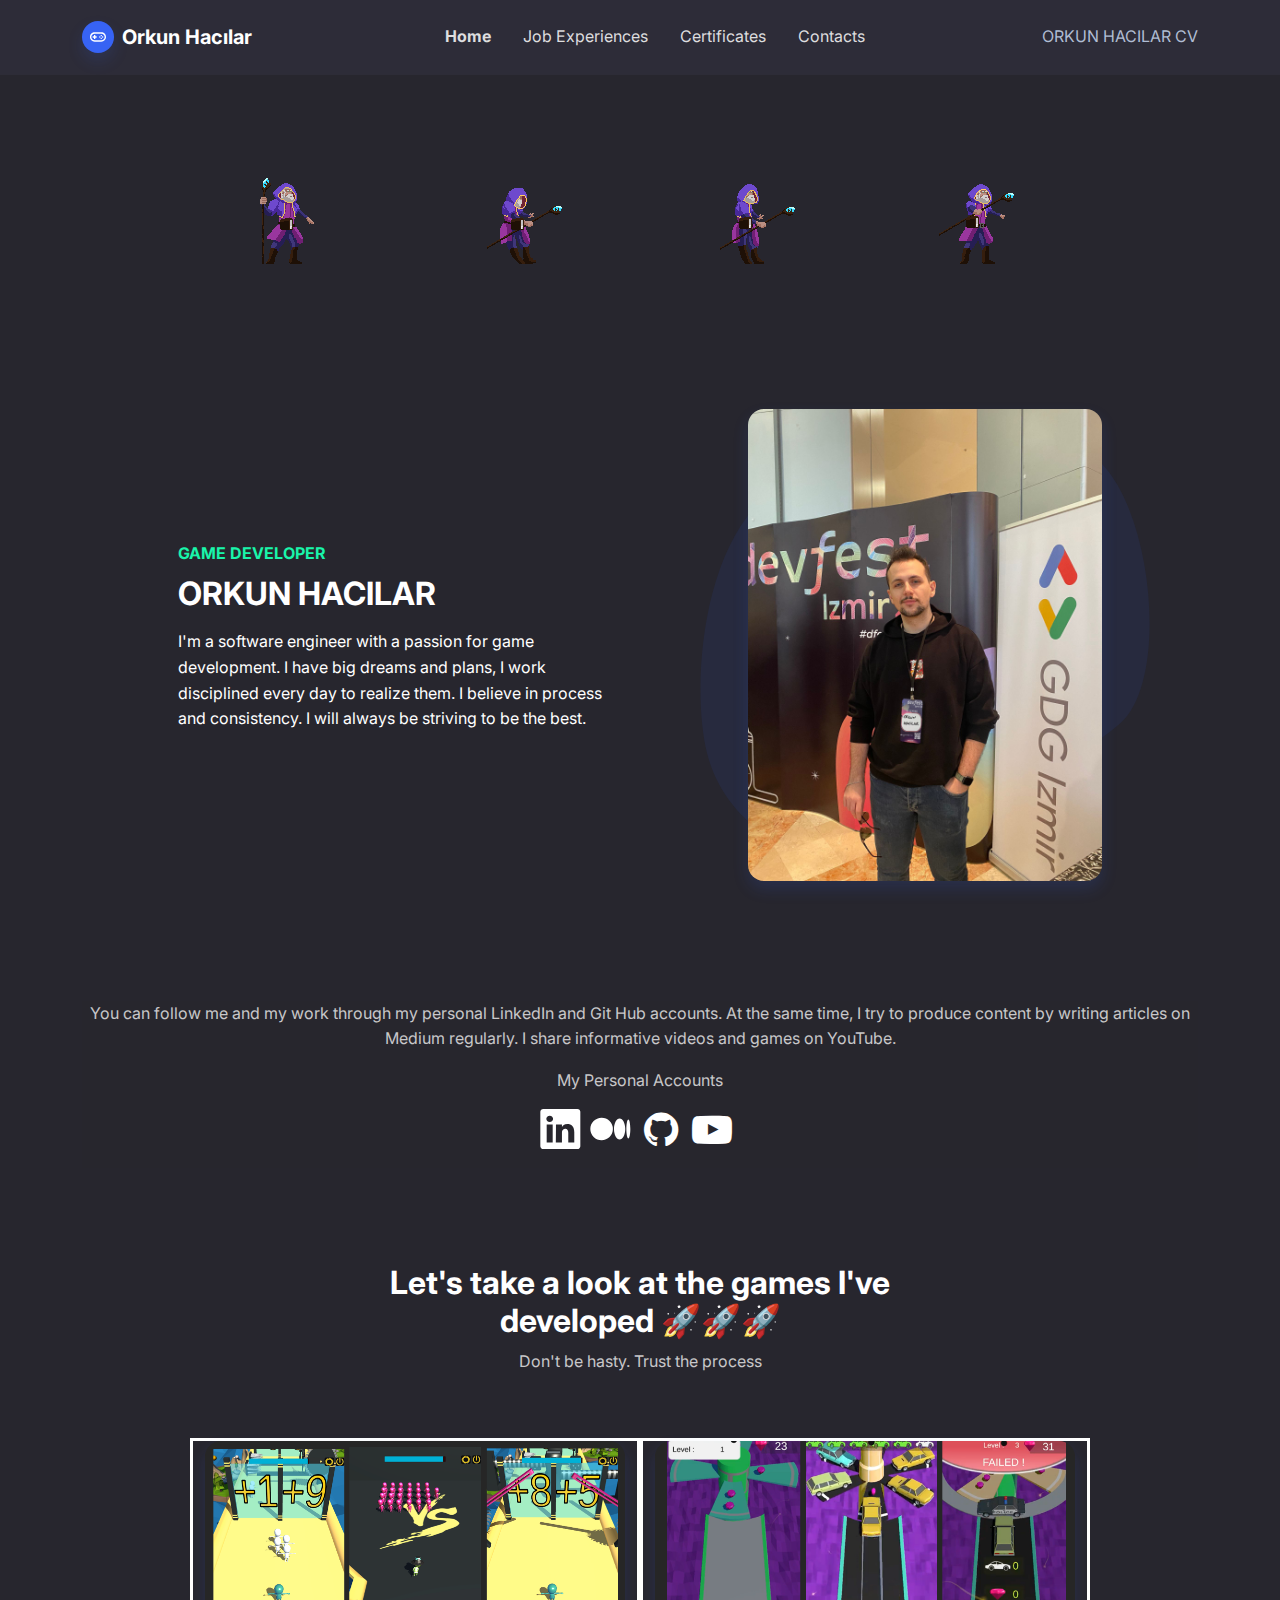
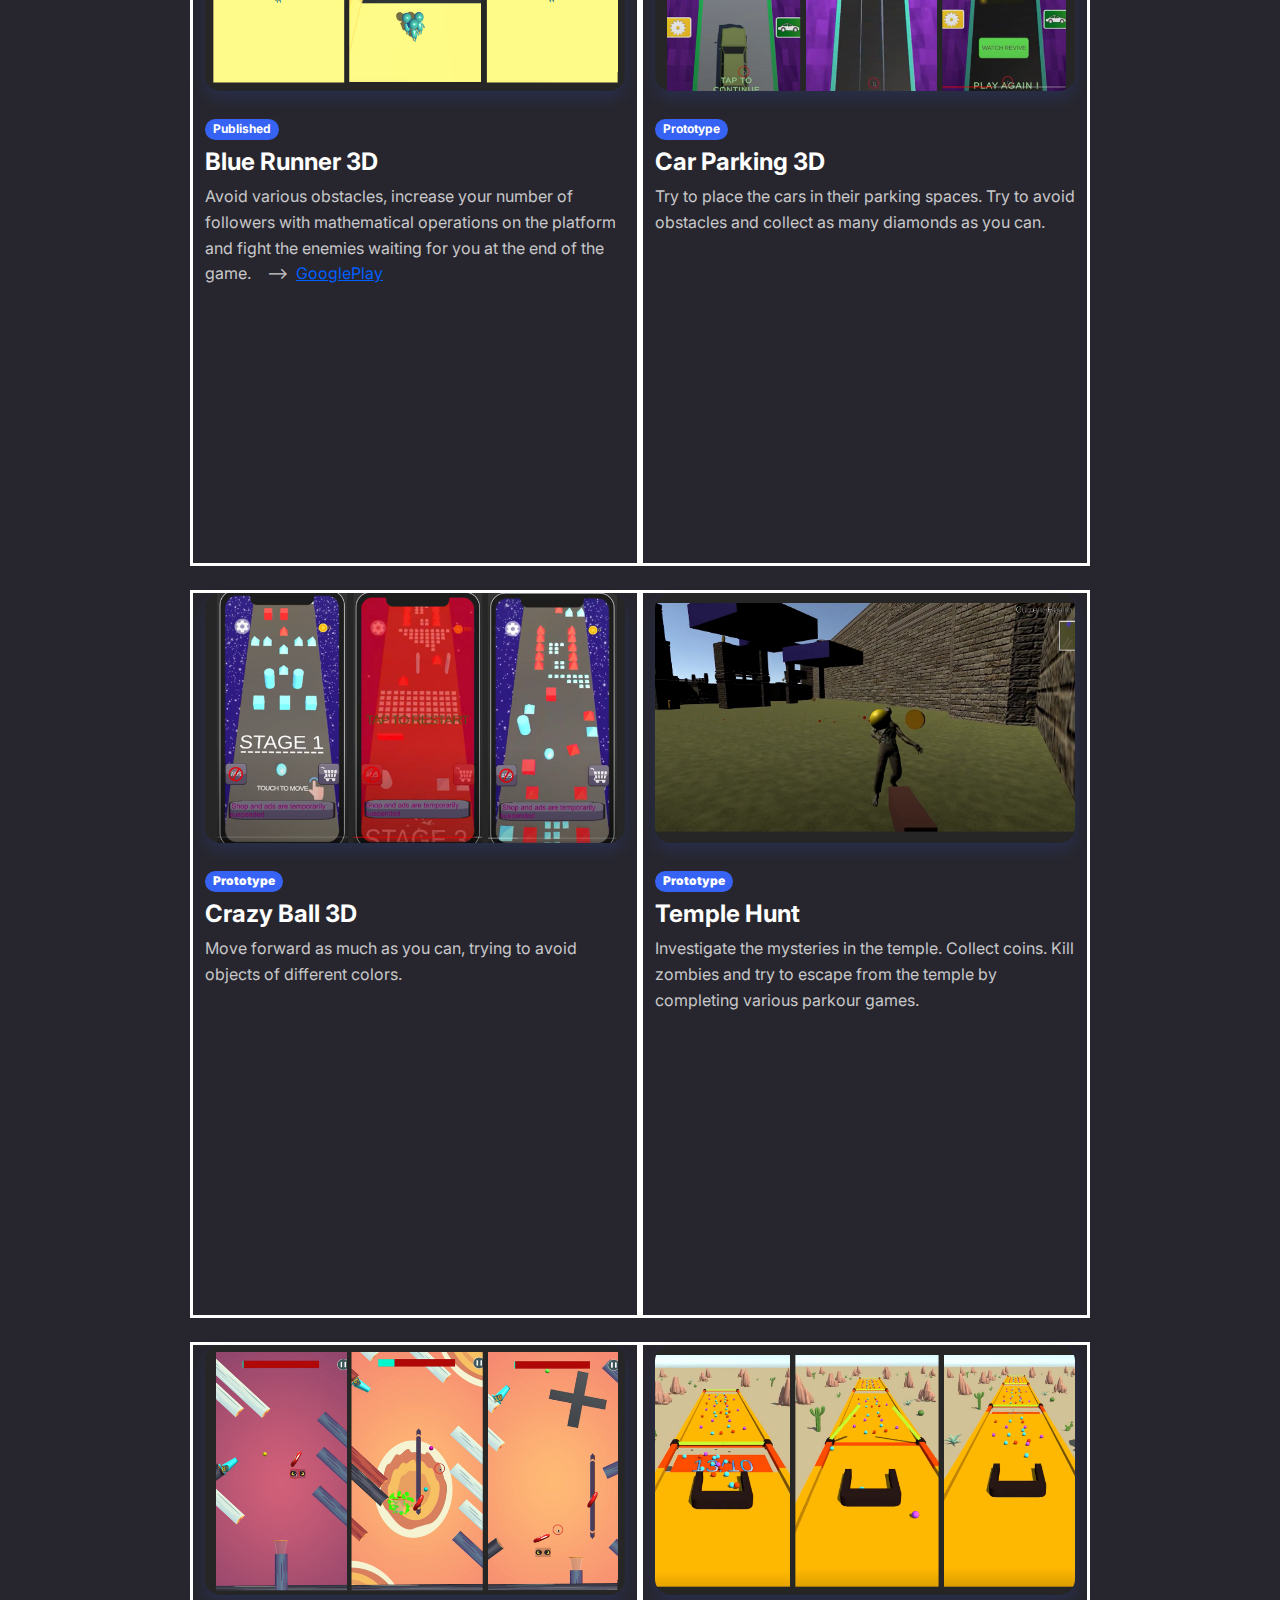
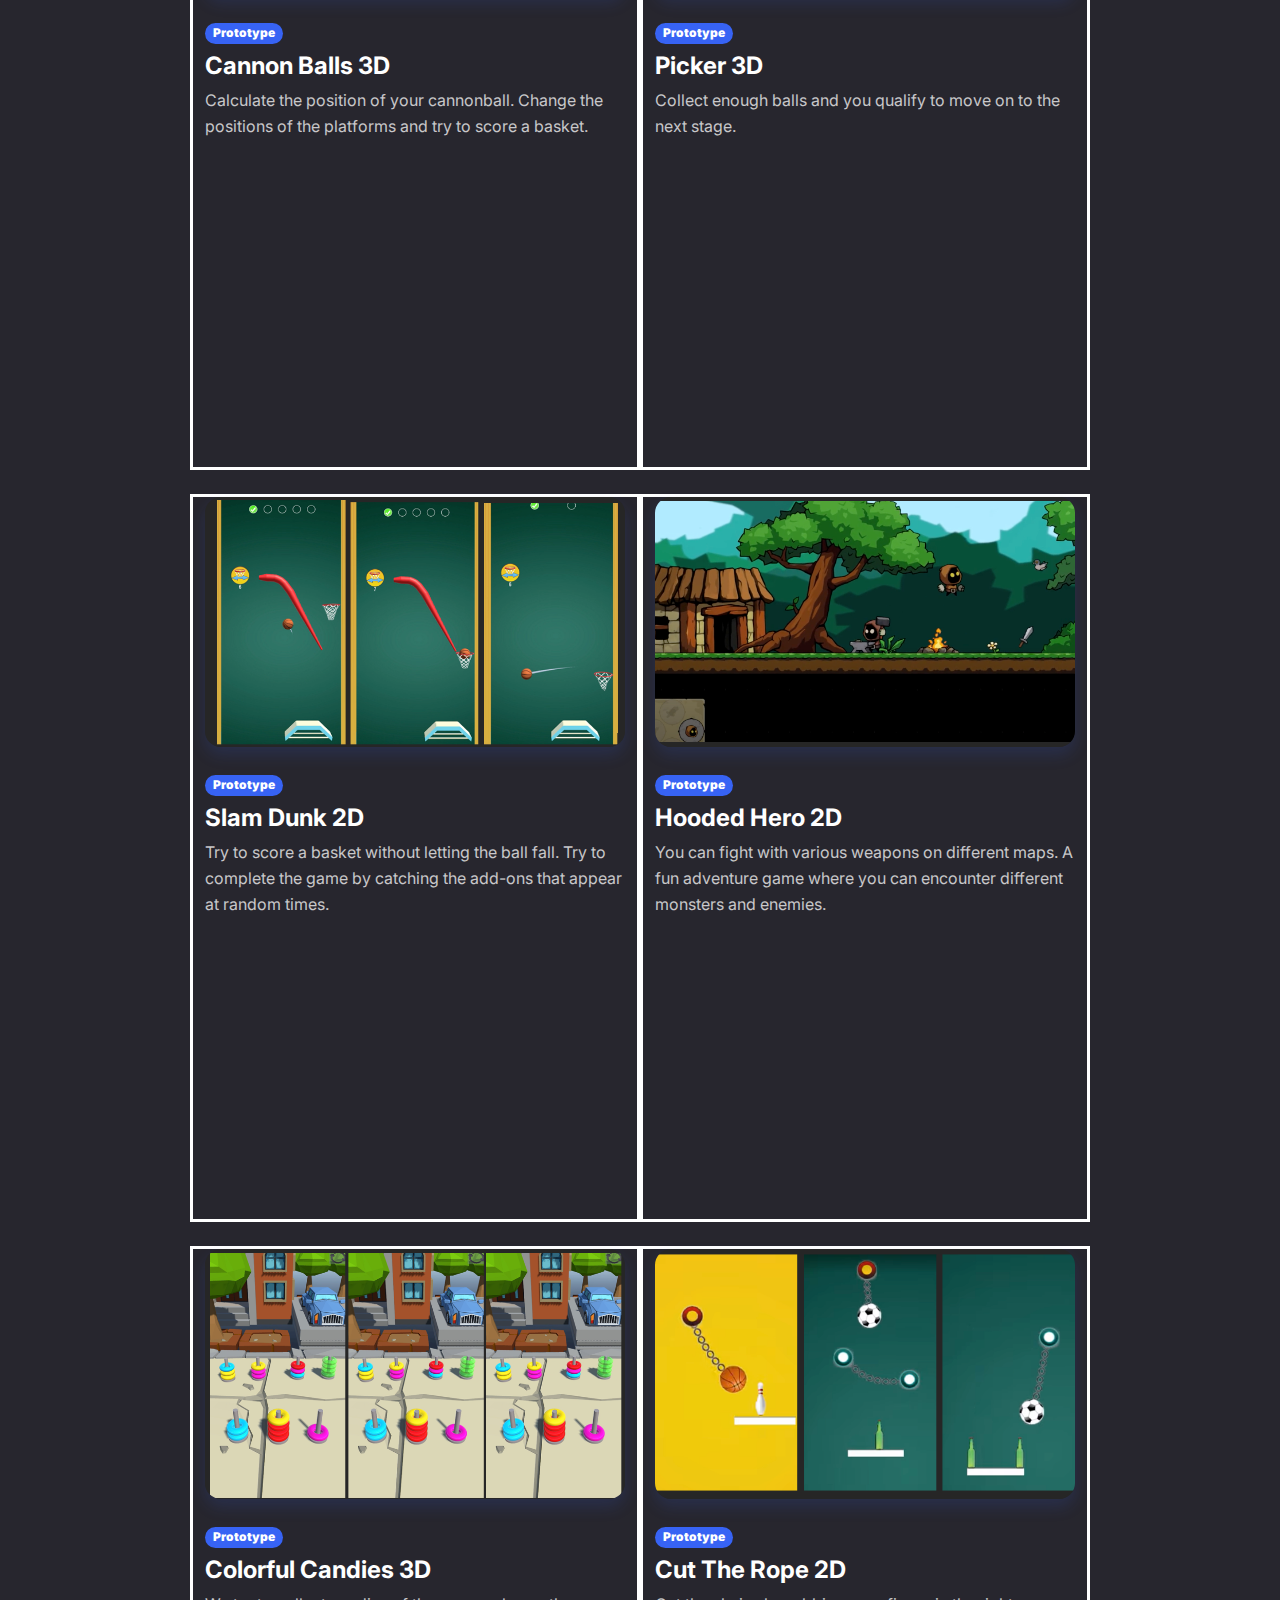
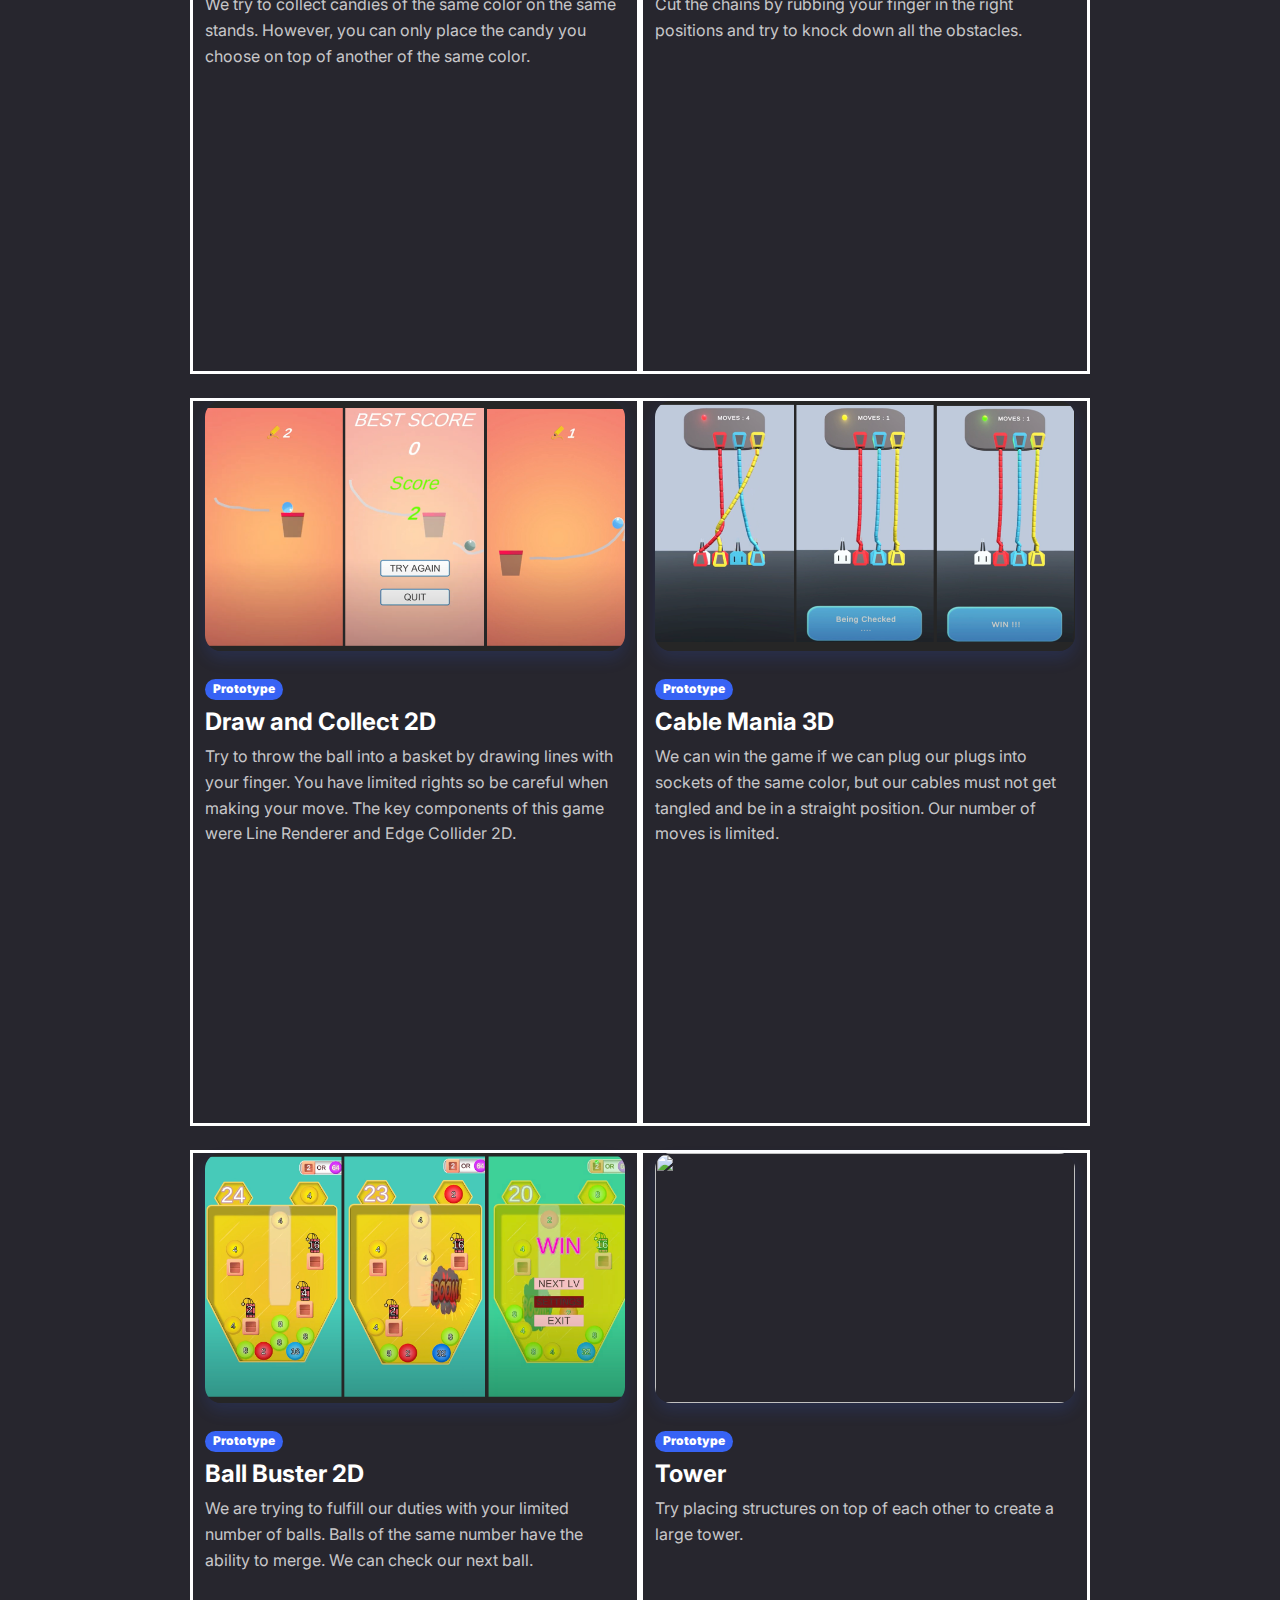
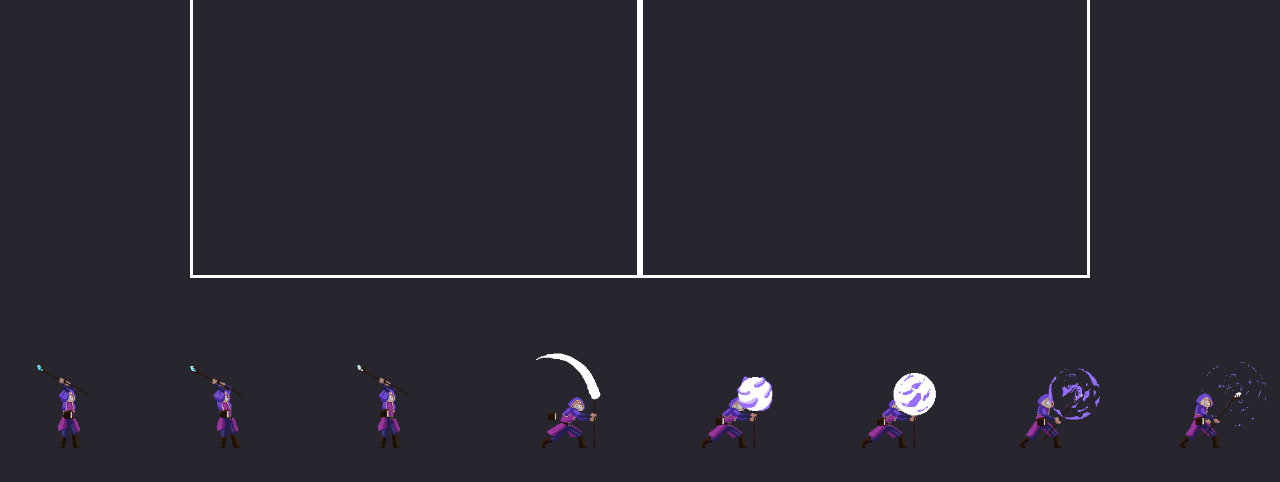
==== commit 341ef907: "update." ====
--- a/index.html
+++ b/index.html
@@ -5,8 +5,8 @@
   <path d="M16.1766 13.4142C16.5671 13.0237 17.2003 13.0237 17.5908 13.4142C17.9813 13.8048 17.9813 14.4379 17.5908 14.8284C17.2003 15.219 16.5671 15.219 16.1766 14.8284C15.7861 14.4379 15.7861 13.8048 16.1766 13.4142Z" fill="currentColor"></path>
   <path d="M6 13H4V11H6V9H8V11H10V13H8V15H6V13Z" fill="currentColor"></path>
   <path fill-rule="evenodd" clip-rule="evenodd" d="M7 5C3.13401 5 0 8.13401 0 12C0 15.866 3.13401 19 7 19H17C20.866 19 24 15.866 24 12C24 8.13401 20.866 5 17 5H7ZM17 7H7C4.23858 7 2 9.23858 2 12C2 14.7614 4.23858 17 7 17H17C19.7614 17 22 14.7614 22 12C22 9.23858 19.7614 7 17 7Z" fill="currentColor"></path>
-</svg></span><span>Orkun Hacılar</span></a><button data-bs-toggle="collapse" class="navbar-toggler" data-bs-target="#navcol-1"><span class="visually-hidden">Toggle navigation</span><span class="navbar-toggler-icon"></span></button><div class="collapse navbar-collapse" id="navcol-1"><ul class="navbar-nav mx-auto"><li class="nav-item"></li><li class="nav-item"><a class="nav-link active" href="index.html">Home</a></li><li class="nav-item"><a class="nav-link" href="Job.html">Job Experiences</a></li><li class="nav-item"><a class="nav-link" href="Certificates.html"><span style="font-weight: normal !important;">Certificates</span></a></li><li class="nav-item"></li><li class="nav-item"></li><li class="nav-item"></li><li class="nav-item"></li><li class="nav-item"></li><li class="nav-item"></li><li class="nav-item"><a class="nav-link" href="contacts.html">Contacts</a></li><li class="nav-item"></li></ul></div></div></nav><header class="bg-dark"><div class="container py-5"><div style="text-align: center;"><img class="img-fluid" src="assets/img/Hit.png"></div><div class="row py-5"><div class="col-md-6 text-center text-md-start d-flex d-sm-flex d-md-flex justify-content-center align-items-center justify-content-md-start align-items-md-center justify-content-xl-end mb-4"><div style="max-width: 450px;"><p class="fw-bold text-success mb-2">GAME DEVELOPER</p><h2 class="fw-bold">ORKUN HACILAR</h2><p class="text-start my-3">I'm a software engineer with a passion for game development. I have big dreams and plans, I work disciplined every day to realize them. I believe in process and consistency. I will always be striving to be the best.</p></div></div><div class="col-md-6 mb-4"><div class="p-5 mx-lg-5" style="background: url(&quot;assets/img/blob.svg&quot;) center / contain no-repeat;"><img class="rounded img-fluid shadow w-100 fit-cover" style="min-height: 300px;" src="assets/img/products/Ekran%20Resmi%202023-10-02%2002.43.20.png"></div></div></div><footer id="footerpad-1" style="background: rgb(39,38,45);"><p class="copyright text-muted text-center">You can follow me and my work through my personal LinkedIn and Git Hub accounts. At the same time, I try to produce content by writing articles on Medium regularly. I share informative videos and games on YouTube.</p><p class="copyright text-muted text-center">My Personal Accounts</p><div class="container"><div class="row"><div class="col-md-6 col-lg-8 mx-auto"><ul class="list-inline text-center"><li class="list-inline-item"><a href="https://www.linkedin.com/in/orkunhac%C4%B1lar/"><span class="fa-stack fa-lg"><i class="fa fa-circle fa-stack-2x"></i><svg xmlns="http://www.w3.org/2000/svg" width="1em" height="1em" fill="currentColor" viewBox="0 0 16 16" class="bi bi-linkedin fa-stack-1x fa-inverse" style="background: #27262d;font-size: 40px;">
+</svg></span><span>Orkun Hacılar</span></a><button data-bs-toggle="collapse" class="navbar-toggler" data-bs-target="#navcol-1"><span class="visually-hidden">Toggle navigation</span><span class="navbar-toggler-icon"></span></button><div class="collapse navbar-collapse" id="navcol-1"><ul class="navbar-nav mx-auto"><li class="nav-item"></li><li class="nav-item"><a class="nav-link active" href="index.html">Home</a></li><li class="nav-item"><a class="nav-link" href="Job.html">Job Experiences</a></li><li class="nav-item"><a class="nav-link" href="Certificates.html"><span style="font-weight: normal !important;">Certificates</span></a></li><li class="nav-item"></li><li class="nav-item"></li><li class="nav-item"></li><li class="nav-item"></li><li class="nav-item"></li><li class="nav-item"></li><li class="nav-item"><a class="nav-link" href="contacts.html">Contacts</a></li><li class="nav-item"></li></ul><a href="cv.html">ORKUN HACILAR CV</a></div></div></nav><header class="bg-dark"><div class="container py-5"><div style="text-align: center;"><img class="img-fluid" src="assets/img/Hit.png"></div><div class="row py-5"><div class="col-md-6 text-center text-md-start d-flex d-sm-flex d-md-flex justify-content-center align-items-center justify-content-md-start align-items-md-center justify-content-xl-end mb-4"><div style="max-width: 450px;"><p class="fw-bold text-success mb-2">GAME DEVELOPER</p><h2 class="fw-bold">ORKUN HACILAR</h2><p class="text-start my-3">I'm a software engineer with a passion for game development. I have big dreams and plans, I work disciplined every day to realize them. I believe in process and consistency. I will always be striving to be the best.</p></div></div><div class="col-md-6 mb-4"><div class="p-5 mx-lg-5" style="background: url(&quot;assets/img/blob.svg&quot;) center / contain no-repeat;"><img class="rounded img-fluid shadow w-100 fit-cover" style="min-height: 300px;" src="assets/img/products/ddddd.jpeg"></div></div></div><footer id="footerpad-1" style="background: rgb(39,38,45);"><p class="copyright text-muted text-center">You can follow me and my work through my personal LinkedIn and Git Hub accounts. At the same time, I try to produce content by writing articles on Medium regularly. I share informative videos and games on YouTube.</p><p class="copyright text-muted text-center">My Personal Accounts</p><div class="container"><div class="row"><div class="col-md-6 col-lg-8 mx-auto"><ul class="list-inline text-center"><li class="list-inline-item"><a href="https://www.linkedin.com/in/orkunhac%C4%B1lar/"><span class="fa-stack fa-lg"><i class="fa fa-circle fa-stack-2x"></i><svg xmlns="http://www.w3.org/2000/svg" width="1em" height="1em" fill="currentColor" viewBox="0 0 16 16" class="bi bi-linkedin fa-stack-1x fa-inverse" style="background: #27262d;font-size: 40px;">
   <path d="M0 1.146C0 .513.526 0 1.175 0h13.65C15.474 0 16 .513 16 1.146v13.708c0 .633-.526 1.146-1.175 1.146H1.175C.526 16 0 15.487 0 14.854V1.146zm4.943 12.248V6.169H2.542v7.225h2.401zm-1.2-8.212c.837 0 1.358-.554 1.358-1.248-.015-.709-.52-1.248-1.342-1.248-.822 0-1.359.54-1.359 1.248 0 .694.521 1.248 1.327 1.248h.016zm4.908 8.212V9.359c0-.216.016-.432.08-.586.173-.431.568-.878 1.232-.878.869 0 1.216.662 1.216 1.634v3.865h2.401V9.25c0-2.22-1.184-3.252-2.764-3.252-1.274 0-1.845.7-2.165 1.193v.025h-.016a5.54 5.54 0 0 1 .016-.025V6.169h-2.4c.03.678 0 7.225 0 7.225h2.4z"></path>
 </svg></span></a></li><li class="list-inline-item"><a href="https://medium.com/@orkun.hacilar"><span class="fa-stack fa-lg"><i class="fa fa-circle fa-stack-2x"></i><svg xmlns="http://www.w3.org/2000/svg" width="1em" height="1em" fill="currentColor" viewBox="0 0 16 16" class="bi bi-medium fa-stack-1x fa-inverse" style="background: #27262d;font-size: 40px;">
   <path d="M9.025 8c0 2.485-2.02 4.5-4.513 4.5A4.506 4.506 0 0 1 0 8c0-2.486 2.02-4.5 4.512-4.5A4.506 4.506 0 0 1 9.025 8zm4.95 0c0 2.34-1.01 4.236-2.256 4.236-1.246 0-2.256-1.897-2.256-4.236 0-2.34 1.01-4.236 2.256-4.236 1.246 0 2.256 1.897 2.256 4.236zM16 8c0 2.096-.355 3.795-.794 3.795-.438 0-.793-1.7-.793-3.795 0-2.096.355-3.795.794-3.795.438 0 .793 1.699.793 3.795z"></path>
-</svg></span></a></li><li class="list-inline-item"><a href="https://github.com/orkunhacilar"><span class="fa-stack fa-lg"><i class="fa fa-circle fa-stack-2x"></i><i class="fa fa-github fa-stack-1x fa-inverse" style="background: #27262d;font-size: 40px;"></i></span></a></li><li class="list-inline-item"><a href="https://www.youtube.com/channel/UCtadEVLJ3mZd6SuQ8vmBygw"><span class="fa-stack fa-lg"><i class="fa fa-circle fa-stack-2x"></i><i class="fa fa-youtube-play fa-stack-1x fa-inverse" style="background: #27262d;font-size: 40px;"></i></span></a></li><li class="list-inline-item"><a href="#"></a></li></ul></div></div></div></footer></div><div class="container py-5"><div class="row mb-5"><div class="col-md-8 col-xl-6 text-center mx-auto"><h2 class="fw-bold">Let's take a look at the games I've developed 🚀🚀🚀</h2><p class="text-muted">Don't be hasty. Trust the process</p></div></div><div class="row row-cols-1 row-cols-md-2 mx-auto" style="max-width: 900px;"><div class="col-xxl-6 mb-4" style="border-style: solid;border-color: var(--bs-body-color);"><div><a href="#"><img class="rounded img-fluid shadow w-100 fit-cover" src="assets/img/products/Ekran%20Resmi%202023-10-02%2003.46.57.png" style="height: 250px;"></a><div class="py-4"><span class="badge bg-primary mb-2">Published</span><h4 class="fw-bold" style="color: rgb(255,255,255);border-color: rgb(59,65,67);">Blue Runner 3D</h4><p class="text-muted">Avoid various obstacles, increase your number of followers with mathematical operations on the platform and fight the enemies waiting for you at the end of the game.&nbsp; &nbsp; --&gt;&nbsp;&nbsp;<a href="https://play.google.com/store/apps/details?id=com.CitroXGameS.BlueRunner3D" style="color: rgb(0,95,255);">GooglePlay</a></p><section class="clean-block clean-info dark"></section></div></div><div class="video-container"><iframe allowfullscreen="" frameborder="0" src="https://www.youtube.com/embed/UdSIBAsbwGQ?loop=1&amp;playlist=UdSIBAsbwGQ" width="853" height="480"></iframe></div></div><div class="col-xxl-6 mb-4" style="color: rgba(255,255,255,0);border-style: solid;border-color: var(--bs-body-color);"><div><a href="#"><img class="rounded img-fluid shadow w-100 fit-cover" src="assets/img/products/Ekran%20Resmi%202023-10-02%2003.04.02.png" style="height: 250px;"></a><div class="py-4"><span class="badge bg-primary mb-2">Prototype</span><h4 class="fw-bold" style="color: rgb(255,255,255);">Car Parking 3D</h4><p class="text-muted" style="height: 102.7812px;">Try to place the cars in their parking spaces. Try to avoid obstacles and collect as many diamonds as you can.&nbsp; &nbsp; &nbsp; &nbsp; &nbsp; &nbsp; &nbsp; &nbsp; &nbsp; &nbsp; &nbsp; &nbsp; &nbsp; &nbsp; &nbsp; &nbsp; &nbsp; &nbsp; &nbsp; &nbsp; &nbsp; &nbsp; &nbsp; &nbsp;</p></div></div><div class="video-container"><iframe allowfullscreen="" frameborder="0" src="https://www.youtube.com/embed/5a39G1vK2jA?loop=1&amp;playlist=5a39G1vK2jA" width="853" height="480"></iframe></div><section class="clean-block clean-info dark"></section></div><div class="col mb-4" style="color: var(--bs-body-color);border-style: solid;border-color: var(--bs-body-color);"><div><a href="#"><img class="rounded img-fluid shadow w-100 fit-cover" src="assets/img/products/Ekran%20Resmi%202023-10-02%2003.50.30.png" style="height: 250px;"></a><div class="py-4"><span class="badge bg-primary mb-2"><strong>Prototype</strong></span><h4 class="fw-bold" style="color: var(--bs-body-color);">Crazy Ball 3D</h4><p class="text-muted" style="height: 102.1875px;">Move forward as much as you can, trying to avoid objects of different colors.</p><div class="video-container"><iframe allowfullscreen="" frameborder="0" src="https://www.youtube.com/embed/tPdcBeb3Kno?loop=1&amp;playlist=tPdcBeb3Kno" width="853" height="480"></iframe></div></div></div></div><div class="col mb-4" style="color: rgba(255,255,255,0);border-style: solid;border-color: var(--bs-body-color);"><div><a href="#"><img class="rounded img-fluid shadow w-100 fit-cover" src="assets/img/products/Ekran%20Resmi%202023-10-02%2003.59.43.png" style="height: 250px;"></a><div class="py-4"><span class="badge bg-primary mb-2"><strong>Prototype</strong></span><h4 class="fw-bold" style="color: var(--bs-body-color);">Temple Hunt</h4><p class="text-muted" style="height: 102.7812px;">Investigate the mysteries in the temple. Collect coins. Kill zombies and try to escape from the temple by completing various parkour games.</p><div class="video-container"><iframe allowfullscreen="" frameborder="0" src="https://www.youtube.com/embed/5fz6pMqgnIY?loop=1&amp;playlist=5fz6pMqgnIY" width="853" height="480"></iframe></div></div></div></div><div class="col mb-4" style="color: rgba(255,255,255,0);border-style: solid;border-color: var(--bs-body-color);"><div><a href="#"><img class="rounded img-fluid shadow w-100 fit-cover" src="assets/img/products/Ekran%20Resmi%202023-10-02%2004.04.41.png" style="height: 250px;"></a><div class="py-4"><span class="badge bg-primary mb-2"><strong>Prototype</strong></span><h4 class="fw-bold" style="color: var(--bs-body-color);">Cannon Balls 3D</h4><p class="text-muted" style="height: 102.7812px;">Calculate the position of your cannonball. Change the positions of the platforms and try to score a basket.</p><div class="video-container"><iframe allowfullscreen="" frameborder="0" src="https://www.youtube.com/embed/IXVB74gGbTQ?loop=1&amp;playlist=IXVB74gGbTQ" width="853" height="480"></iframe></div></div></div></div><div class="col mb-4" style="color: rgba(255,255,255,0);border-style: solid;border-color: var(--bs-body-color);"><div><a href="#"><img class="rounded img-fluid shadow w-100 fit-cover" src="assets/img/products/Ekran%20Resmi%202023-10-02%2004.12.40.png" style="height: 250px;"></a><div class="py-4"><span class="badge bg-primary mb-2"><strong>Prototype</strong></span><h4 class="fw-bold" style="color: var(--bs-body-color);">Picker 3D</h4><p class="text-muted" style="height: 102.7812px;">Collect enough balls and you qualify to move on to the next stage.</p><div class="video-container"><iframe allowfullscreen="" frameborder="0" src="https://www.youtube.com/embed/uXLWN44uc30?loop=1&amp;playlist=uXLWN44uc30" width="853" height="480"></iframe></div></div></div></div><div class="col mb-4" style="color: rgba(255,255,255,0);border-style: solid;border-color: var(--bs-body-color);"><div><a href="#"><img class="rounded img-fluid shadow w-100 fit-cover" src="assets/img/products/Ekran%20Resmi%202023-10-03%2021.27.28.png" style="height: 250px;"></a><div class="py-4"><span class="badge bg-primary mb-2"><strong>Prototype</strong></span><h4 class="fw-bold" style="color: var(--bs-body-color);">Slam Dunk 2D</h4><p class="text-muted" style="height: 102.7812px;">Try to score a basket without letting the ball fall. Try to complete the game by catching the add-ons that appear at random times.</p><div class="video-container"><iframe allowfullscreen="" frameborder="0" src="https://www.youtube.com/embed/sR2A0LRznGE?loop=1&amp;playlist=sR2A0LRznGE" width="853" height="480"></iframe></div></div></div></div><div class="col mb-4" style="color: rgba(255,255,255,0);border-style: solid;border-color: var(--bs-body-color);"><div><a href="#"><img class="rounded img-fluid shadow w-100 fit-cover" src="assets/img/products/Ekran%20Resmi%202023-10-20%2019.37.58.png" style="height: 250px;"></a><div class="py-4"><span class="badge bg-primary mb-2"><strong>Prototype</strong></span><h4 class="fw-bold" style="color: var(--bs-body-color);">Hooded Hero 2D</h4><p class="text-muted" style="height: 102.7812px;">You can fight with various weapons on different maps. A fun adventure game where you can encounter different monsters and enemies.</p><div class="video-container"><iframe allowfullscreen="" frameborder="0" src="https://www.youtube.com/embed/X24tZLFwP4Q?loop=1&amp;playlist=X24tZLFwP4Q" width="853" height="480"></iframe></div></div></div></div><div class="col mb-4" style="color: rgba(255,255,255,0);border-style: solid;border-color: var(--bs-body-color);"><div><a href="#"><img class="rounded img-fluid shadow w-100 fit-cover" src="assets/img/products/Ekran%20Resmi%202023-10-20%2019.43.15.png" style="height: 250px;"></a><div class="py-4"><span class="badge bg-primary mb-2"><strong>Prototype</strong></span><h4 class="fw-bold" style="color: var(--bs-body-color);">Colorful Candies 3D</h4><p class="text-muted" style="height: 102.7812px;">We try to collect candies of the same color on the same stands. However, you can only place the candy you choose on top of another of the same color.</p><div class="video-container"><iframe allowfullscreen="" frameborder="0" src="https://www.youtube.com/embed/uatj0mI7iaQ?loop=1&amp;playlist=uatj0mI7iaQ" width="853" height="480"></iframe></div></div></div></div><div class="col mb-4" style="color: rgba(255,255,255,0);border-style: solid;border-color: var(--bs-body-color);"><div><a href="#"><img class="rounded img-fluid shadow w-100 fit-cover" src="assets/img/products/Ekran%20Resmi%202023-10-20%2019.48.26.png" style="height: 250px;"></a><div class="py-4"><span class="badge bg-primary mb-2"><strong>Prototype</strong></span><h4 class="fw-bold" style="color: var(--bs-body-color);">Cut The Rope 2D</h4><p class="text-muted" style="height: 102.7812px;">Cut the chains by rubbing your finger in the right positions and try to knock down all the obstacles.</p><div class="video-container"><iframe allowfullscreen="" frameborder="0" src="https://www.youtube.com/embed/bwbmDhxc7mM?loop=1&amp;playlist=bwbmDhxc7mM" width="853" height="480"></iframe></div></div></div></div><div class="col mb-4" style="color: rgba(255,255,255,0);border-style: solid;border-color: var(--bs-body-color);"><div><a href="#"><img class="rounded img-fluid shadow w-100 fit-cover" src="assets/img/products/Ekran%20Resmi%202023-11-22%2000.59.02.png" style="height: 250px;"></a><div class="py-4"><span class="badge bg-primary mb-2"><strong>Prototype</strong></span><h4 class="fw-bold" style="color: var(--bs-body-color);">Draw and Collect 2D</h4><p class="text-muted" style="height: 102.7812px;">Try to throw the ball into a basket by drawing lines with your finger. You have limited rights so be careful when making your move. The key components of this game were Line Renderer and Edge Collider 2D.</p><div class="video-container"><iframe allowfullscreen="" frameborder="0" src="https://www.youtube.com/embed/KaZdr8Y9z9E?loop=1&amp;playlist=KaZdr8Y9z9E" width="853" height="480"></iframe></div></div></div></div><div class="col mb-4" style="color: rgba(255,255,255,0);border-style: solid;border-color: var(--bs-body-color);"><div><a href="#"><img class="rounded img-fluid shadow w-100 fit-cover" src="assets/img/products/Ekran%20Resmi%202023-11-22%2001.04.09.png" style="height: 250px;"></a><div class="py-4"><span class="badge bg-primary mb-2"><strong>Prototype</strong></span><h4 class="fw-bold" style="color: var(--bs-body-color);">Cable Mania 3D</h4><p class="text-muted" style="height: 102.7812px;">We can win the game if we can plug our plugs into sockets of the same color, but our cables must not get tangled and be in a straight position. Our number of moves is limited.&nbsp;</p><div class="video-container"><iframe allowfullscreen="" frameborder="0" src="https://www.youtube.com/embed/KjOI4sxH-fg?loop=1&amp;playlist=KjOI4sxH-fg" width="853" height="480"></iframe></div></div></div></div><div class="col mb-4" style="color: rgba(255,255,255,0);border-style: solid;border-color: var(--bs-body-color);"><div><a href="#"><img class="rounded img-fluid shadow w-100 fit-cover" src="assets/img/products/Ekran%20Resmi%202023-11-22%2001.11.59.png" style="height: 250px;"></a><div class="py-4"><span class="badge bg-primary mb-2"><strong>Prototype</strong></span><h4 class="fw-bold" style="color: var(--bs-body-color);">Ball Buster 2D</h4><p class="text-muted" style="height: 102.7812px;">We are trying to fulfill our duties with your limited number of balls. Balls of the same number have the ability to merge. We can check our next ball.</p><div class="video-container"><iframe allowfullscreen="" frameborder="0" src="https://www.youtube.com/embed/Q-xVAobOKzI?loop=1&amp;playlist=Q-xVAobOKzI" width="853" height="480"></iframe></div></div></div></div></div></div><div style="text-align: center;"><img class="img-fluid" src="assets/img/Attack1.png" style="color: rgba(255,255,255,0);text-align: center;"></div></header><section></section><section></section><script src="assets/bootstrap/js/bootstrap.min.js"></script><script src="assets/js/script.min.js"></script></body></html>+</svg></span></a></li><li class="list-inline-item"><a href="https://github.com/orkunhacilar"><span class="fa-stack fa-lg"><i class="fa fa-circle fa-stack-2x"></i><i class="fa fa-github fa-stack-1x fa-inverse" style="background: #27262d;font-size: 40px;"></i></span></a></li><li class="list-inline-item"><a href="https://www.youtube.com/channel/UCtadEVLJ3mZd6SuQ8vmBygw"><span class="fa-stack fa-lg"><i class="fa fa-circle fa-stack-2x"></i><i class="fa fa-youtube-play fa-stack-1x fa-inverse" style="background: #27262d;font-size: 40px;"></i></span></a></li><li class="list-inline-item"><a href="#"></a></li></ul></div></div></div></footer></div><div class="container py-5"><div class="row mb-5"><div class="col-md-8 col-xl-6 text-center mx-auto"><h2 class="fw-bold">Let's take a look at the games I've developed 🚀🚀🚀</h2><p class="text-muted">Don't be hasty. Trust the process</p></div></div><div class="row row-cols-1 row-cols-md-2 mx-auto" style="max-width: 900px;"><div class="col-xxl-6 mb-4" style="border-style: solid;border-color: var(--bs-body-color);"><div><a href="#"><img class="rounded img-fluid shadow w-100 fit-cover" src="assets/img/products/Ekran%20Resmi%202023-10-02%2003.46.57.png" style="height: 250px;"></a><div class="py-4"><span class="badge bg-primary mb-2">Published</span><h4 class="fw-bold" style="color: rgb(255,255,255);border-color: rgb(59,65,67);">Blue Runner 3D</h4><p class="text-muted">Avoid various obstacles, increase your number of followers with mathematical operations on the platform and fight the enemies waiting for you at the end of the game.&nbsp; &nbsp; --&gt;&nbsp;&nbsp;<a href="https://play.google.com/store/apps/details?id=com.CitroXGameS.BlueRunner3D" style="color: rgb(0,95,255);">GooglePlay</a></p><section class="clean-block clean-info dark"></section></div></div><div class="video-container"><iframe allowfullscreen="" frameborder="0" src="https://www.youtube.com/embed/UdSIBAsbwGQ?loop=1&amp;playlist=UdSIBAsbwGQ" width="853" height="480"></iframe></div></div><div class="col-xxl-6 mb-4" style="color: rgba(255,255,255,0);border-style: solid;border-color: var(--bs-body-color);"><div><a href="#"><img class="rounded img-fluid shadow w-100 fit-cover" src="assets/img/products/Ekran%20Resmi%202023-10-02%2003.04.02.png" style="height: 250px;"></a><div class="py-4"><span class="badge bg-primary mb-2">Prototype</span><h4 class="fw-bold" style="color: rgb(255,255,255);">Car Parking 3D</h4><p class="text-muted" style="height: 102.7812px;">Try to place the cars in their parking spaces. Try to avoid obstacles and collect as many diamonds as you can.&nbsp; &nbsp; &nbsp; &nbsp; &nbsp; &nbsp; &nbsp; &nbsp; &nbsp; &nbsp; &nbsp; &nbsp; &nbsp; &nbsp; &nbsp; &nbsp; &nbsp; &nbsp; &nbsp; &nbsp; &nbsp; &nbsp; &nbsp; &nbsp;</p></div></div><div class="video-container"><iframe allowfullscreen="" frameborder="0" src="https://www.youtube.com/embed/5a39G1vK2jA?loop=1&amp;playlist=5a39G1vK2jA" width="853" height="480"></iframe></div><section class="clean-block clean-info dark"></section></div><div class="col mb-4" style="color: var(--bs-body-color);border-style: solid;border-color: var(--bs-body-color);"><div><a href="#"><img class="rounded img-fluid shadow w-100 fit-cover" src="assets/img/products/Ekran%20Resmi%202023-10-02%2003.50.30.png" style="height: 250px;"></a><div class="py-4"><span class="badge bg-primary mb-2"><strong>Prototype</strong></span><h4 class="fw-bold" style="color: var(--bs-body-color);">Crazy Ball 3D</h4><p class="text-muted" style="height: 102.1875px;">Move forward as much as you can, trying to avoid objects of different colors.</p><div class="video-container"><iframe allowfullscreen="" frameborder="0" src="https://www.youtube.com/embed/tPdcBeb3Kno?loop=1&amp;playlist=tPdcBeb3Kno" width="853" height="480"></iframe></div></div></div></div><div class="col mb-4" style="color: rgba(255,255,255,0);border-style: solid;border-color: var(--bs-body-color);"><div><a href="#"><img class="rounded img-fluid shadow w-100 fit-cover" src="assets/img/products/Ekran%20Resmi%202023-10-02%2003.59.43.png" style="height: 250px;"></a><div class="py-4"><span class="badge bg-primary mb-2"><strong>Prototype</strong></span><h4 class="fw-bold" style="color: var(--bs-body-color);">Temple Hunt</h4><p class="text-muted" style="height: 102.7812px;">Investigate the mysteries in the temple. Collect coins. Kill zombies and try to escape from the temple by completing various parkour games.</p><div class="video-container"><iframe allowfullscreen="" frameborder="0" src="https://www.youtube.com/embed/5fz6pMqgnIY?loop=1&amp;playlist=5fz6pMqgnIY" width="853" height="480"></iframe></div></div></div></div><div class="col mb-4" style="color: rgba(255,255,255,0);border-style: solid;border-color: var(--bs-body-color);"><div><a href="#"><img class="rounded img-fluid shadow w-100 fit-cover" src="assets/img/products/Ekran%20Resmi%202023-10-02%2004.04.41.png" style="height: 250px;"></a><div class="py-4"><span class="badge bg-primary mb-2"><strong>Prototype</strong></span><h4 class="fw-bold" style="color: var(--bs-body-color);">Cannon Balls 3D</h4><p class="text-muted" style="height: 102.7812px;">Calculate the position of your cannonball. Change the positions of the platforms and try to score a basket.</p><div class="video-container"><iframe allowfullscreen="" frameborder="0" src="https://www.youtube.com/embed/IXVB74gGbTQ?loop=1&amp;playlist=IXVB74gGbTQ" width="853" height="480"></iframe></div></div></div></div><div class="col mb-4" style="color: rgba(255,255,255,0);border-style: solid;border-color: var(--bs-body-color);"><div><a href="#"><img class="rounded img-fluid shadow w-100 fit-cover" src="assets/img/products/Ekran%20Resmi%202023-10-02%2004.12.40.png" style="height: 250px;"></a><div class="py-4"><span class="badge bg-primary mb-2"><strong>Prototype</strong></span><h4 class="fw-bold" style="color: var(--bs-body-color);">Picker 3D</h4><p class="text-muted" style="height: 102.7812px;">Collect enough balls and you qualify to move on to the next stage.</p><div class="video-container"><iframe allowfullscreen="" frameborder="0" src="https://www.youtube.com/embed/uXLWN44uc30?loop=1&amp;playlist=uXLWN44uc30" width="853" height="480"></iframe></div></div></div></div><div class="col mb-4" style="color: rgba(255,255,255,0);border-style: solid;border-color: var(--bs-body-color);"><div><a href="#"><img class="rounded img-fluid shadow w-100 fit-cover" src="assets/img/products/Ekran%20Resmi%202023-10-03%2021.27.28.png" style="height: 250px;"></a><div class="py-4"><span class="badge bg-primary mb-2"><strong>Prototype</strong></span><h4 class="fw-bold" style="color: var(--bs-body-color);">Slam Dunk 2D</h4><p class="text-muted" style="height: 102.7812px;">Try to score a basket without letting the ball fall. Try to complete the game by catching the add-ons that appear at random times.</p><div class="video-container"><iframe allowfullscreen="" frameborder="0" src="https://www.youtube.com/embed/sR2A0LRznGE?loop=1&amp;playlist=sR2A0LRznGE" width="853" height="480"></iframe></div></div></div></div><div class="col mb-4" style="color: rgba(255,255,255,0);border-style: solid;border-color: var(--bs-body-color);"><div><a href="#"><img class="rounded img-fluid shadow w-100 fit-cover" src="assets/img/products/Ekran%20Resmi%202023-10-20%2019.37.58.png" style="height: 250px;"></a><div class="py-4"><span class="badge bg-primary mb-2"><strong>Prototype</strong></span><h4 class="fw-bold" style="color: var(--bs-body-color);">Hooded Hero 2D</h4><p class="text-muted" style="height: 102.7812px;">You can fight with various weapons on different maps. A fun adventure game where you can encounter different monsters and enemies.</p><div class="video-container"><iframe allowfullscreen="" frameborder="0" src="https://www.youtube.com/embed/X24tZLFwP4Q?loop=1&amp;playlist=X24tZLFwP4Q" width="853" height="480"></iframe></div></div></div></div><div class="col mb-4" style="color: rgba(255,255,255,0);border-style: solid;border-color: var(--bs-body-color);"><div><a href="#"><img class="rounded img-fluid shadow w-100 fit-cover" src="assets/img/products/Ekran%20Resmi%202023-10-20%2019.43.15.png" style="height: 250px;"></a><div class="py-4"><span class="badge bg-primary mb-2"><strong>Prototype</strong></span><h4 class="fw-bold" style="color: var(--bs-body-color);">Colorful Candies 3D</h4><p class="text-muted" style="height: 102.7812px;">We try to collect candies of the same color on the same stands. However, you can only place the candy you choose on top of another of the same color.</p><div class="video-container"><iframe allowfullscreen="" frameborder="0" src="https://www.youtube.com/embed/uatj0mI7iaQ?loop=1&amp;playlist=uatj0mI7iaQ" width="853" height="480"></iframe></div></div></div></div><div class="col mb-4" style="color: rgba(255,255,255,0);border-style: solid;border-color: var(--bs-body-color);"><div><a href="#"><img class="rounded img-fluid shadow w-100 fit-cover" src="assets/img/products/Ekran%20Resmi%202023-10-20%2019.48.26.png" style="height: 250px;"></a><div class="py-4"><span class="badge bg-primary mb-2"><strong>Prototype</strong></span><h4 class="fw-bold" style="color: var(--bs-body-color);">Cut The Rope 2D</h4><p class="text-muted" style="height: 102.7812px;">Cut the chains by rubbing your finger in the right positions and try to knock down all the obstacles.</p><div class="video-container"><iframe allowfullscreen="" frameborder="0" src="https://www.youtube.com/embed/bwbmDhxc7mM?loop=1&amp;playlist=bwbmDhxc7mM" width="853" height="480"></iframe></div></div></div></div><div class="col mb-4" style="color: rgba(255,255,255,0);border-style: solid;border-color: var(--bs-body-color);"><div><a href="#"><img class="rounded img-fluid shadow w-100 fit-cover" src="assets/img/products/Ekran%20Resmi%202023-11-22%2000.59.02.png" style="height: 250px;"></a><div class="py-4"><span class="badge bg-primary mb-2"><strong>Prototype</strong></span><h4 class="fw-bold" style="color: var(--bs-body-color);">Draw and Collect 2D</h4><p class="text-muted" style="height: 102.7812px;">Try to throw the ball into a basket by drawing lines with your finger. You have limited rights so be careful when making your move. The key components of this game were Line Renderer and Edge Collider 2D.</p><div class="video-container"><iframe allowfullscreen="" frameborder="0" src="https://www.youtube.com/embed/KaZdr8Y9z9E?loop=1&amp;playlist=KaZdr8Y9z9E" width="853" height="480"></iframe></div></div></div></div><div class="col mb-4" style="color: rgba(255,255,255,0);border-style: solid;border-color: var(--bs-body-color);"><div><a href="#"><img class="rounded img-fluid shadow w-100 fit-cover" src="assets/img/products/Ekran%20Resmi%202023-11-22%2001.04.09.png" style="height: 250px;"></a><div class="py-4"><span class="badge bg-primary mb-2"><strong>Prototype</strong></span><h4 class="fw-bold" style="color: var(--bs-body-color);">Cable Mania 3D</h4><p class="text-muted" style="height: 102.7812px;">We can win the game if we can plug our plugs into sockets of the same color, but our cables must not get tangled and be in a straight position. Our number of moves is limited.&nbsp;</p><div class="video-container"><iframe allowfullscreen="" frameborder="0" src="https://www.youtube.com/embed/KjOI4sxH-fg?loop=1&amp;playlist=KjOI4sxH-fg" width="853" height="480"></iframe></div></div></div></div><div class="col mb-4" style="color: rgba(255,255,255,0);border-style: solid;border-color: var(--bs-body-color);"><div><a href="#"><img class="rounded img-fluid shadow w-100 fit-cover" src="assets/img/products/Ekran%20Resmi%202023-11-22%2001.11.59.png" style="height: 250px;"></a><div class="py-4"><span class="badge bg-primary mb-2"><strong>Prototype</strong></span><h4 class="fw-bold" style="color: var(--bs-body-color);">Ball Buster 2D</h4><p class="text-muted" style="height: 102.7812px;">We are trying to fulfill our duties with your limited number of balls. Balls of the same number have the ability to merge. We can check our next ball.</p><div class="video-container"><iframe allowfullscreen="" frameborder="0" src="https://www.youtube.com/embed/Q-xVAobOKzI?loop=1&amp;playlist=Q-xVAobOKzI" width="853" height="480"></iframe></div></div></div></div><div class="col mb-4" style="color: rgba(255,255,255,0);border-style: solid;border-color: var(--bs-body-color);"><div><a href="#"><img class="rounded img-fluid shadow w-100 fit-cover" src="assets/img/products/Ekran%20Resmi%202023-11-28%2004.01.21.png" style="height: 250px;"></a><div class="py-4"><span class="badge bg-primary mb-2"><strong>Prototype</strong></span><h4 class="fw-bold" style="color: var(--bs-body-color);">Tower</h4><p class="text-muted" style="height: 102.7812px;">Try placing structures on top of each other to create a large tower.</p><div class="video-container"><iframe allowfullscreen="" frameborder="0" src="https://www.youtube.com/embed/6xvLx7CcwAM?loop=1&amp;playlist=6xvLx7CcwAM" width="853" height="480"></iframe></div></div></div></div></div></div><div style="text-align: center;"><img class="img-fluid" src="assets/img/Attack1.png" style="color: rgba(255,255,255,0);text-align: center;"></div></header><section></section><section></section><script src="assets/bootstrap/js/bootstrap.min.js"></script><script src="assets/js/script.min.js"></script></body></html>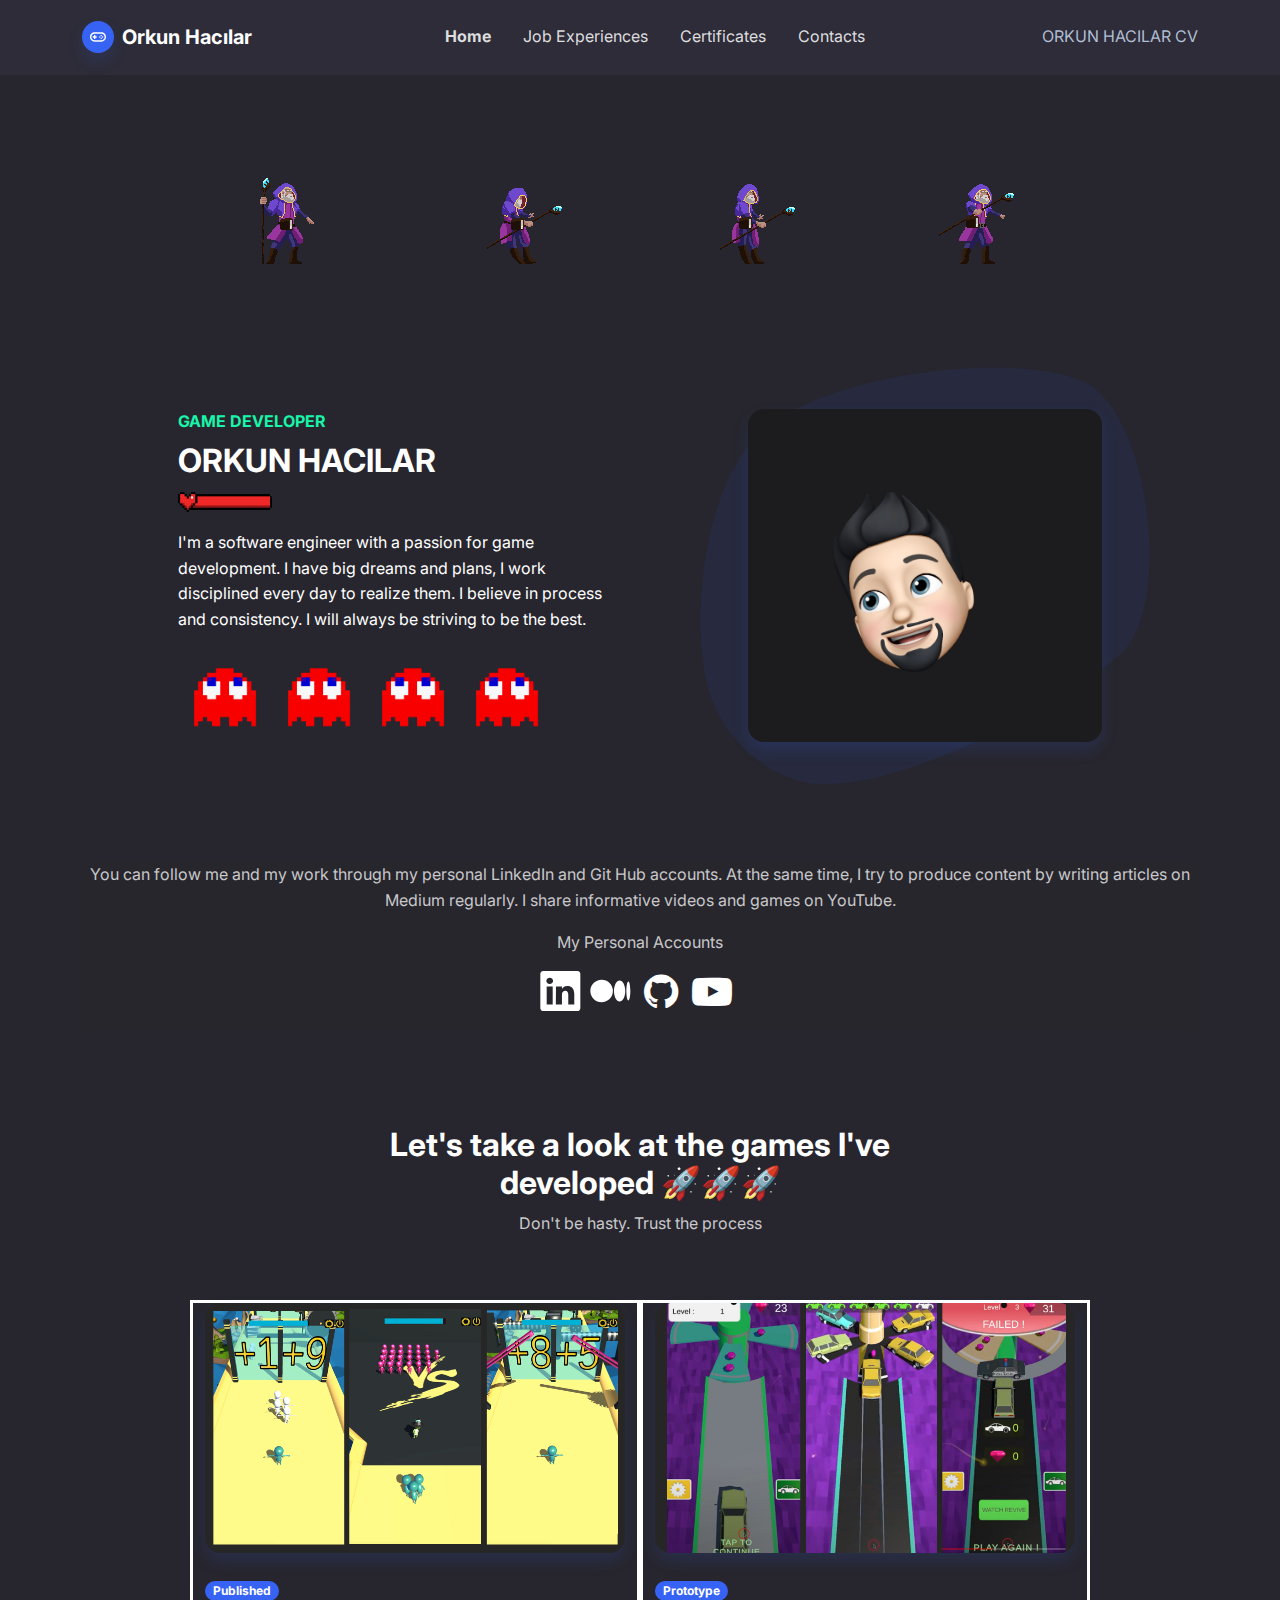
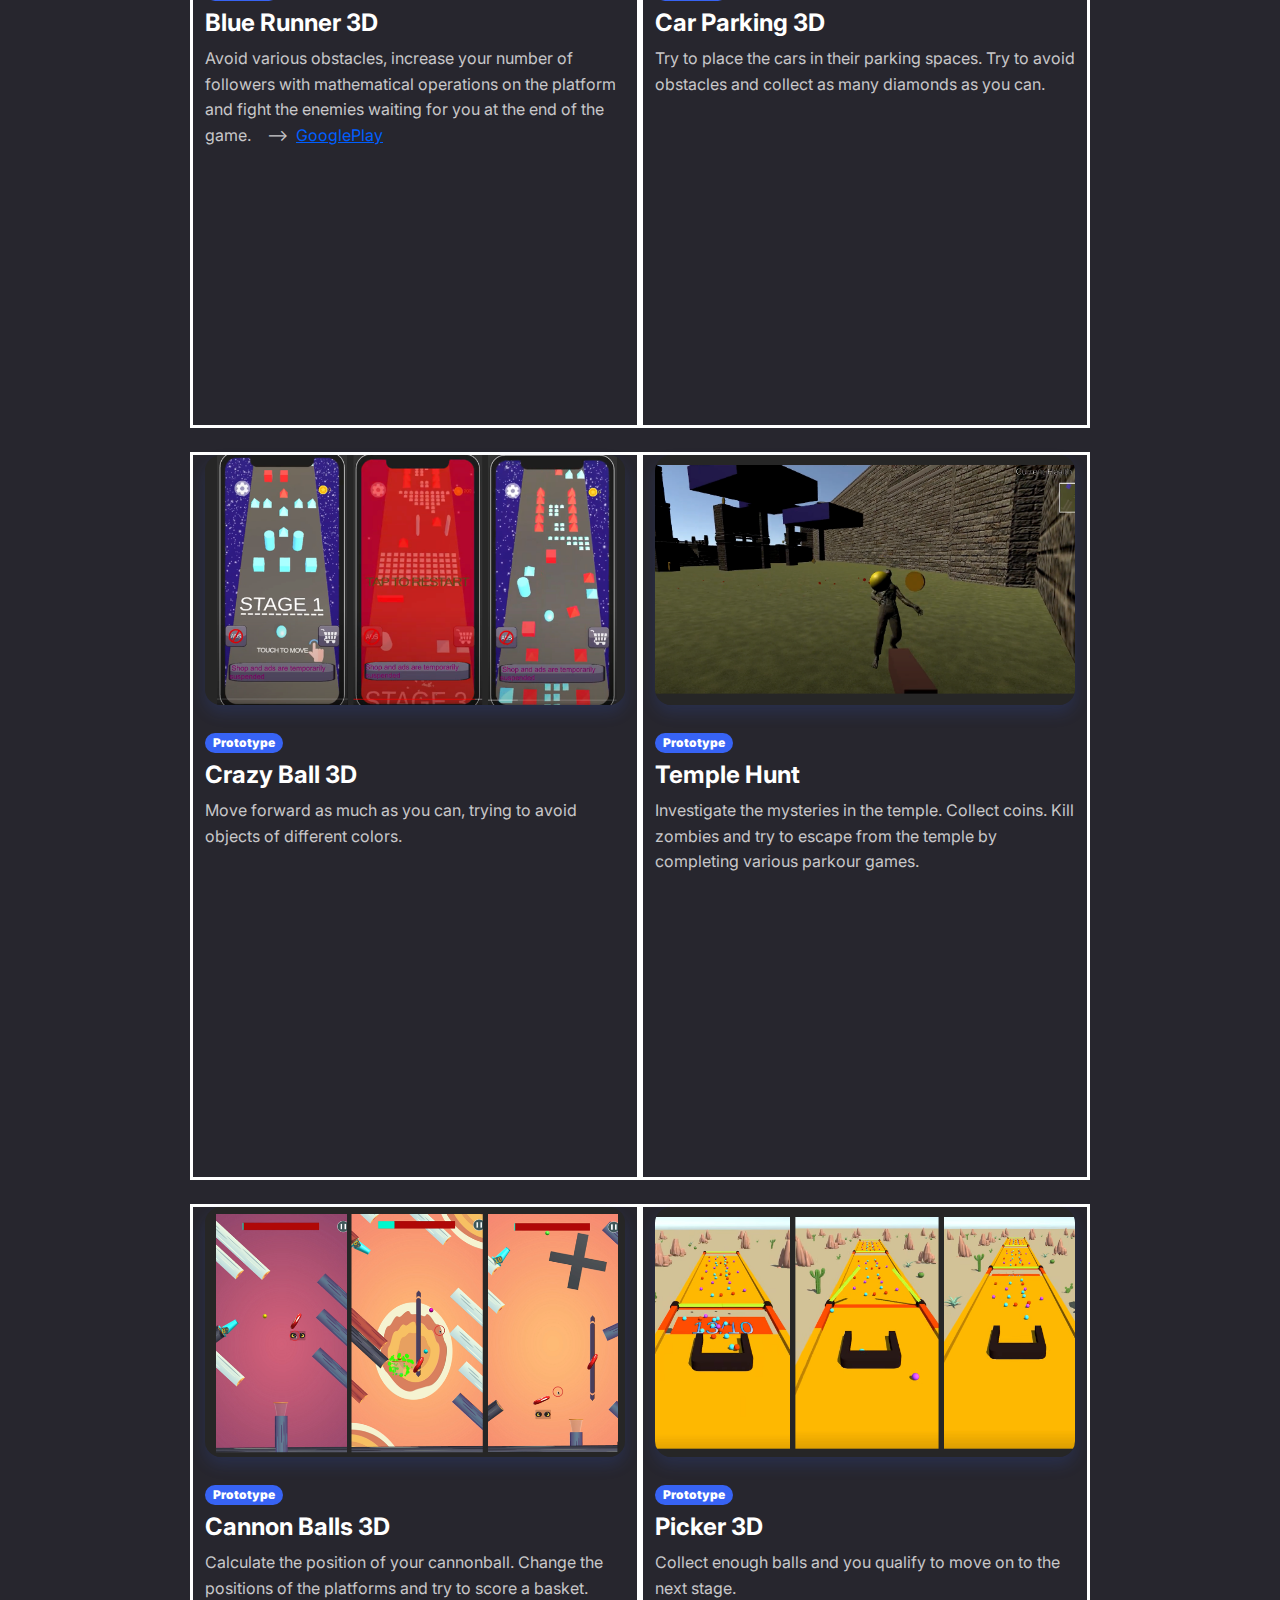
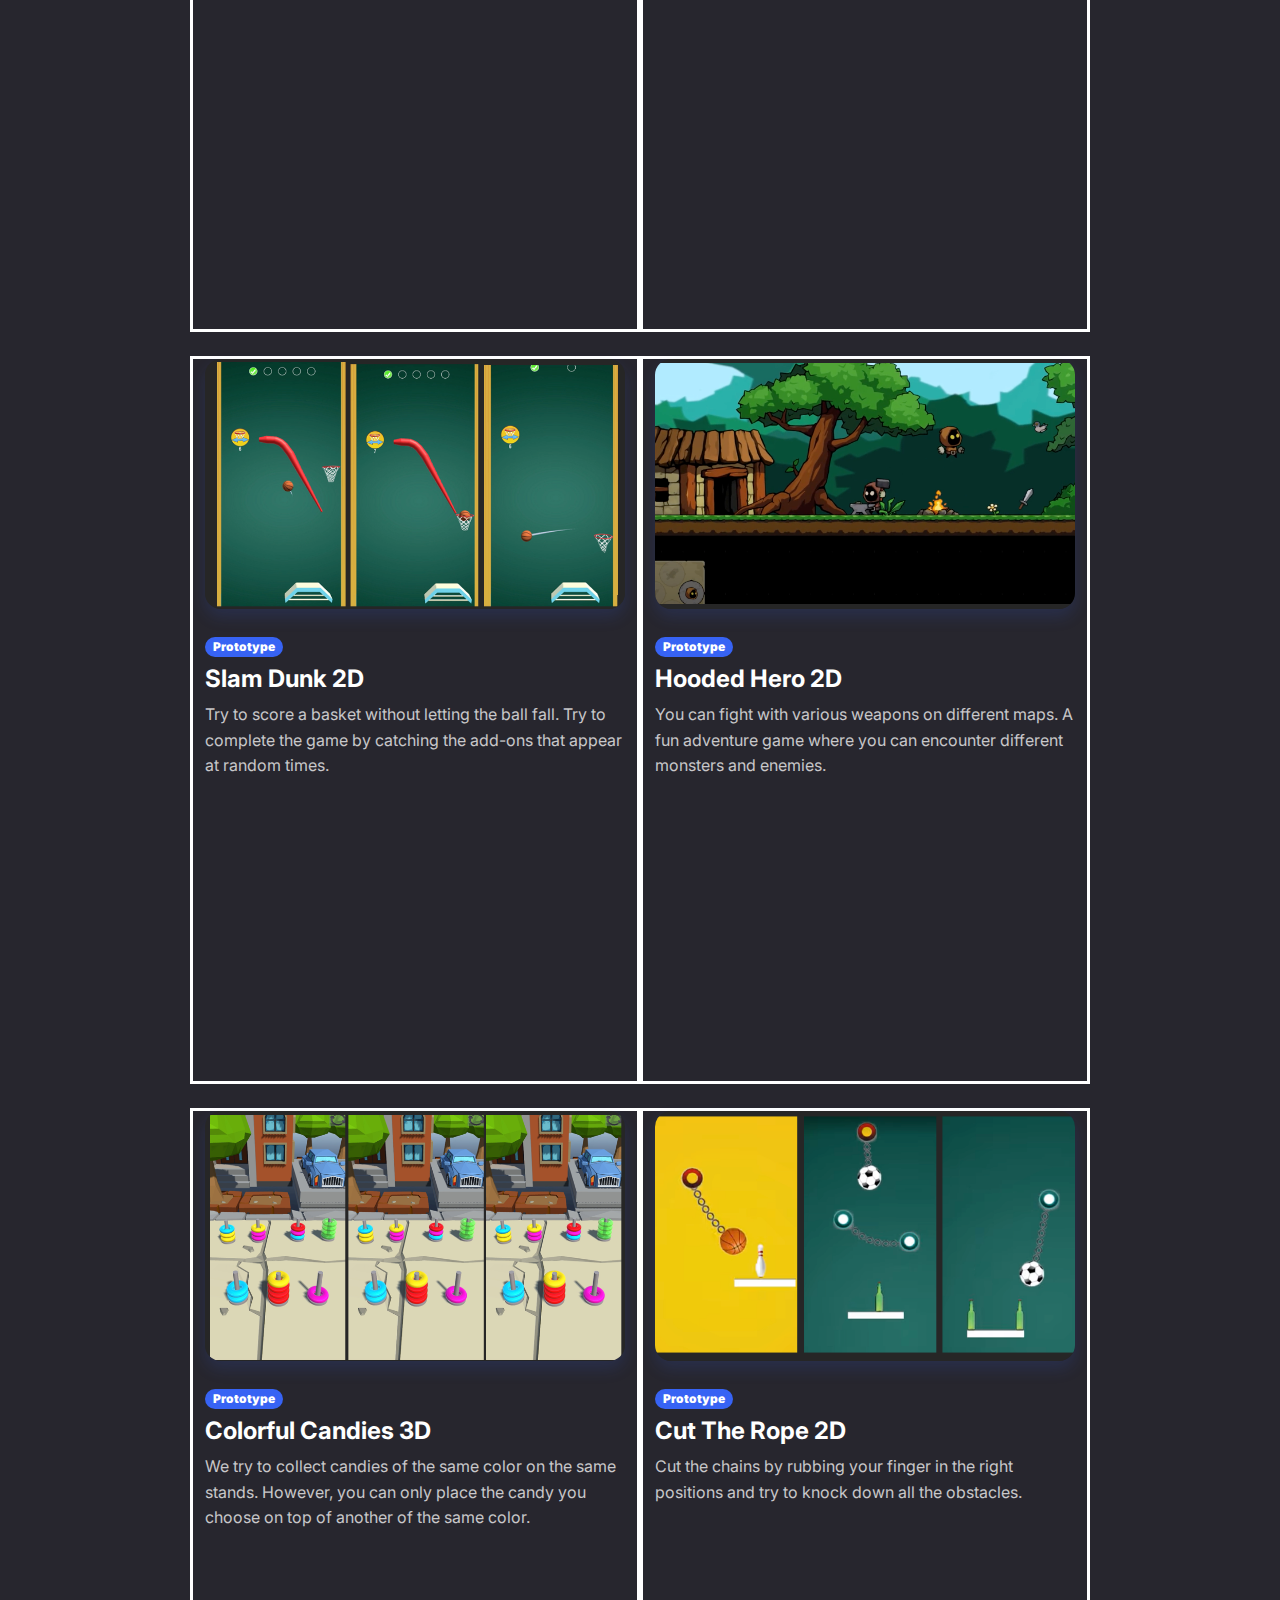
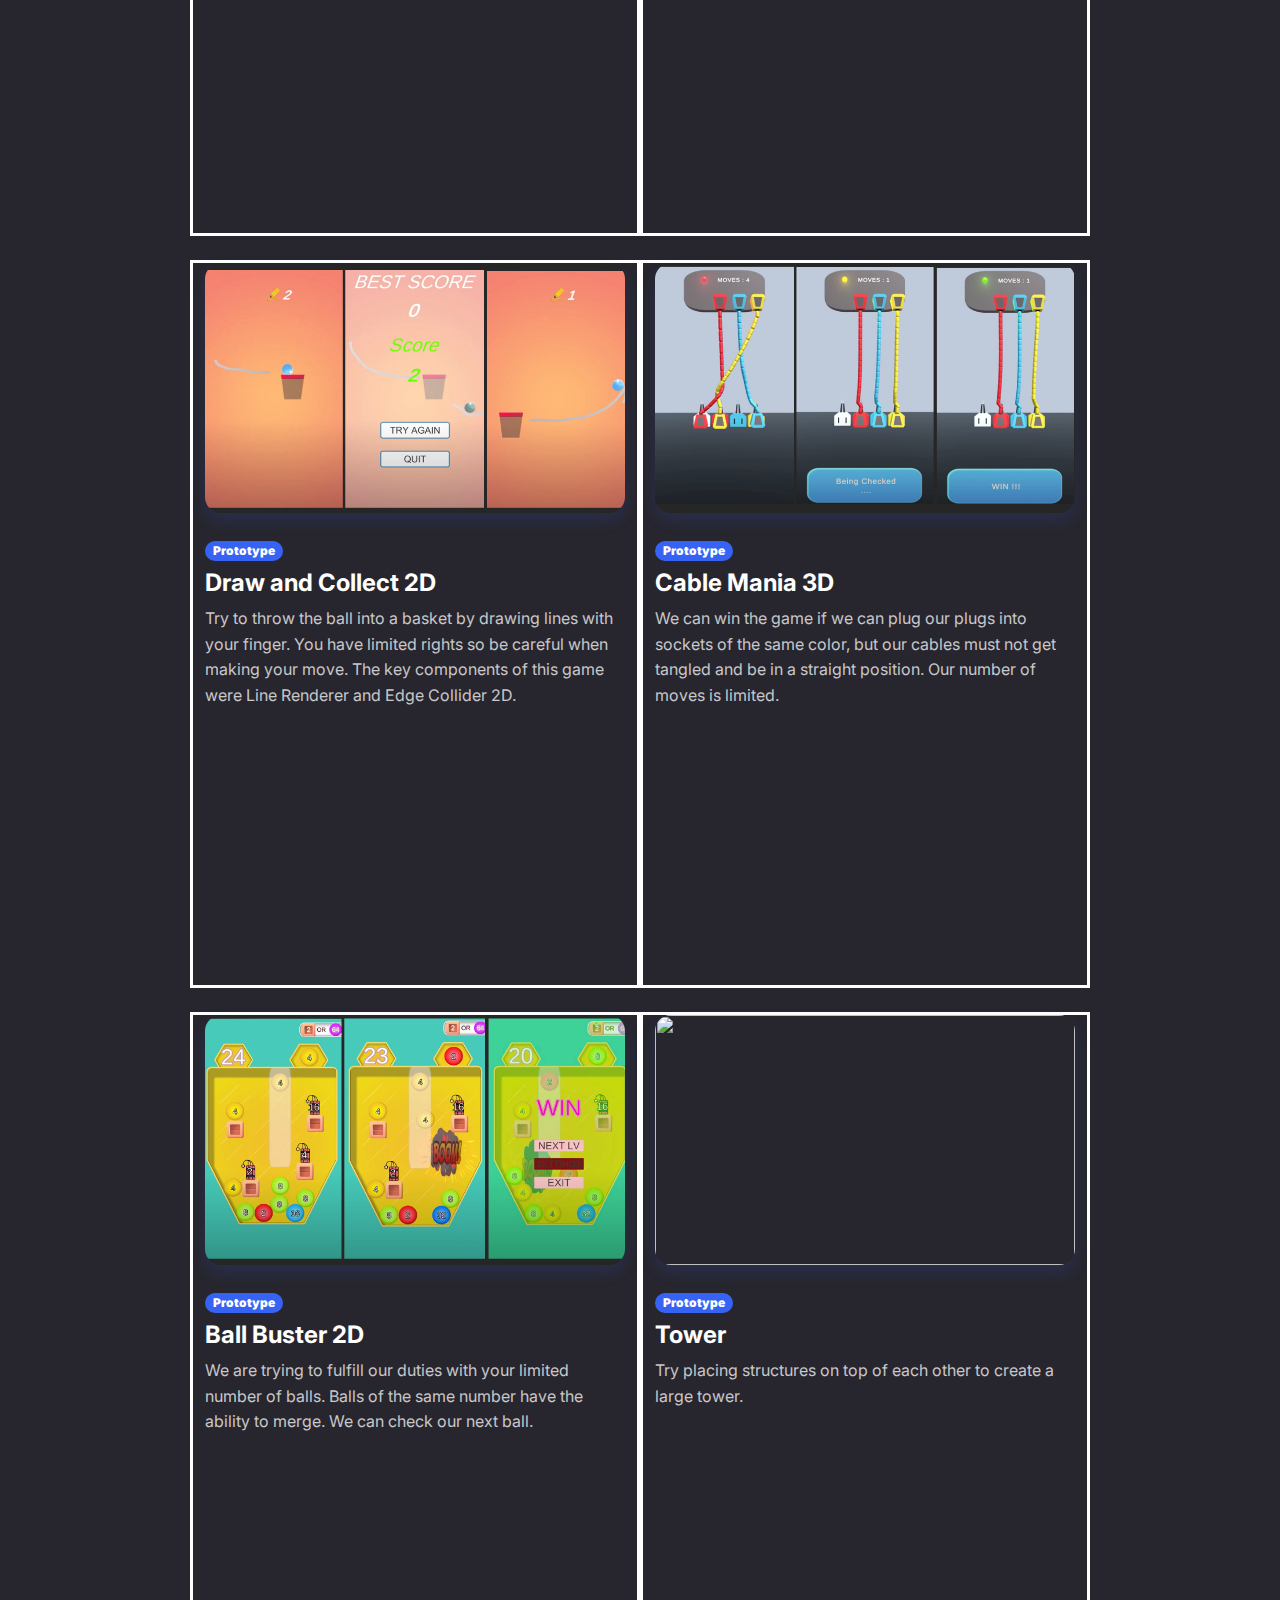
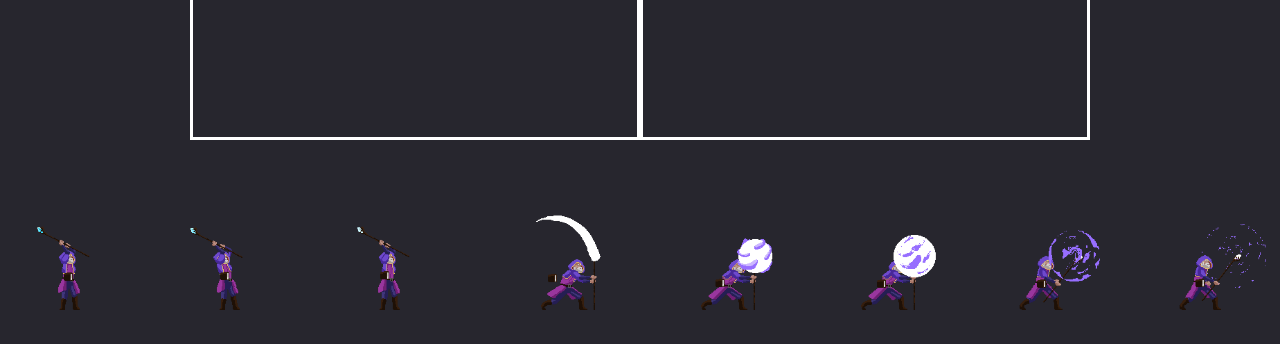
==== commit 5497e694: "update" ====
--- a/index.html
+++ b/index.html
@@ -5,8 +5,8 @@
   <path d="M16.1766 13.4142C16.5671 13.0237 17.2003 13.0237 17.5908 13.4142C17.9813 13.8048 17.9813 14.4379 17.5908 14.8284C17.2003 15.219 16.5671 15.219 16.1766 14.8284C15.7861 14.4379 15.7861 13.8048 16.1766 13.4142Z" fill="currentColor"></path>
   <path d="M6 13H4V11H6V9H8V11H10V13H8V15H6V13Z" fill="currentColor"></path>
   <path fill-rule="evenodd" clip-rule="evenodd" d="M7 5C3.13401 5 0 8.13401 0 12C0 15.866 3.13401 19 7 19H17C20.866 19 24 15.866 24 12C24 8.13401 20.866 5 17 5H7ZM17 7H7C4.23858 7 2 9.23858 2 12C2 14.7614 4.23858 17 7 17H17C19.7614 17 22 14.7614 22 12C22 9.23858 19.7614 7 17 7Z" fill="currentColor"></path>
-</svg></span><span>Orkun Hacılar</span></a><button data-bs-toggle="collapse" class="navbar-toggler" data-bs-target="#navcol-1"><span class="visually-hidden">Toggle navigation</span><span class="navbar-toggler-icon"></span></button><div class="collapse navbar-collapse" id="navcol-1"><ul class="navbar-nav mx-auto"><li class="nav-item"></li><li class="nav-item"><a class="nav-link active" href="index.html">Home</a></li><li class="nav-item"><a class="nav-link" href="Job.html">Job Experiences</a></li><li class="nav-item"><a class="nav-link" href="Certificates.html"><span style="font-weight: normal !important;">Certificates</span></a></li><li class="nav-item"></li><li class="nav-item"></li><li class="nav-item"></li><li class="nav-item"></li><li class="nav-item"></li><li class="nav-item"></li><li class="nav-item"><a class="nav-link" href="contacts.html">Contacts</a></li><li class="nav-item"></li></ul><a href="cv.html">ORKUN HACILAR CV</a></div></div></nav><header class="bg-dark"><div class="container py-5"><div style="text-align: center;"><img class="img-fluid" src="assets/img/Hit.png"></div><div class="row py-5"><div class="col-md-6 text-center text-md-start d-flex d-sm-flex d-md-flex justify-content-center align-items-center justify-content-md-start align-items-md-center justify-content-xl-end mb-4"><div style="max-width: 450px;"><p class="fw-bold text-success mb-2">GAME DEVELOPER</p><h2 class="fw-bold">ORKUN HACILAR</h2><p class="text-start my-3">I'm a software engineer with a passion for game development. I have big dreams and plans, I work disciplined every day to realize them. I believe in process and consistency. I will always be striving to be the best.</p></div></div><div class="col-md-6 mb-4"><div class="p-5 mx-lg-5" style="background: url(&quot;assets/img/blob.svg&quot;) center / contain no-repeat;"><img class="rounded img-fluid shadow w-100 fit-cover" style="min-height: 300px;" src="assets/img/products/ddddd.jpeg"></div></div></div><footer id="footerpad-1" style="background: rgb(39,38,45);"><p class="copyright text-muted text-center">You can follow me and my work through my personal LinkedIn and Git Hub accounts. At the same time, I try to produce content by writing articles on Medium regularly. I share informative videos and games on YouTube.</p><p class="copyright text-muted text-center">My Personal Accounts</p><div class="container"><div class="row"><div class="col-md-6 col-lg-8 mx-auto"><ul class="list-inline text-center"><li class="list-inline-item"><a href="https://www.linkedin.com/in/orkunhac%C4%B1lar/"><span class="fa-stack fa-lg"><i class="fa fa-circle fa-stack-2x"></i><svg xmlns="http://www.w3.org/2000/svg" width="1em" height="1em" fill="currentColor" viewBox="0 0 16 16" class="bi bi-linkedin fa-stack-1x fa-inverse" style="background: #27262d;font-size: 40px;">
-  <path d="M0 1.146C0 .513.526 0 1.175 0h13.65C15.474 0 16 .513 16 1.146v13.708c0 .633-.526 1.146-1.175 1.146H1.175C.526 16 0 15.487 0 14.854V1.146zm4.943 12.248V6.169H2.542v7.225h2.401zm-1.2-8.212c.837 0 1.358-.554 1.358-1.248-.015-.709-.52-1.248-1.342-1.248-.822 0-1.359.54-1.359 1.248 0 .694.521 1.248 1.327 1.248h.016zm4.908 8.212V9.359c0-.216.016-.432.08-.586.173-.431.568-.878 1.232-.878.869 0 1.216.662 1.216 1.634v3.865h2.401V9.25c0-2.22-1.184-3.252-2.764-3.252-1.274 0-1.845.7-2.165 1.193v.025h-.016a5.54 5.54 0 0 1 .016-.025V6.169h-2.4c.03.678 0 7.225 0 7.225h2.4z"></path>
+</svg></span><span>Orkun Hacılar</span></a><button data-bs-toggle="collapse" class="navbar-toggler" data-bs-target="#navcol-1"><span class="visually-hidden">Toggle navigation</span><span class="navbar-toggler-icon"></span></button><div class="collapse navbar-collapse" id="navcol-1"><ul class="navbar-nav mx-auto"><li class="nav-item"></li><li class="nav-item"><a class="nav-link active" href="index.html">Home</a></li><li class="nav-item"><a class="nav-link" href="Job.html">Job Experiences</a></li><li class="nav-item"><a class="nav-link" href="Certificates.html"><span style="font-weight: normal !important;">Certificates</span></a></li><li class="nav-item"></li><li class="nav-item"></li><li class="nav-item"></li><li class="nav-item"></li><li class="nav-item"></li><li class="nav-item"></li><li class="nav-item"><a class="nav-link" href="contacts.html">Contacts</a></li><li class="nav-item"></li></ul><a href="cv.html">ORKUN HACILAR CV</a></div></div></nav><header class="bg-dark"><div class="container py-5"><div style="text-align: center;"><img class="img-fluid" src="assets/img/Hit.png"></div><div class="row py-5"><div class="col-md-6 text-center text-md-start d-flex d-sm-flex d-md-flex justify-content-center align-items-center justify-content-md-start align-items-md-center justify-content-xl-end mb-4"><div style="max-width: 450px;"><p class="fw-bold text-success mb-2">GAME DEVELOPER</p><h2 class="fw-bold">ORKUN HACILAR</h2><img class="img-fluid" src="assets/img/ok.png" style="width: 100;height: 100;" width="94" height="94"><p class="text-start my-3">I'm a software engineer with a passion for game development. I have big dreams and plans, I work disciplined every day to realize them. I believe in process and consistency. I will always be striving to be the best.</p><img class="img-fluid" src="assets/img/icegif-216.gif" style="width: 100;height: 100;" width="94" height="20"><img class="img-fluid" src="assets/img/icegif-216.gif" style="width: 100;height: 100;" width="94" height="20"><img class="img-fluid" src="assets/img/icegif-216.gif" style="width: 100;height: 100;" width="94" height="20"><img class="img-fluid" src="assets/img/icegif-216.gif" style="width: 100;height: 100;" width="94" height="20"></div></div><div class="col-md-6 mb-4"><div class="p-5 mx-lg-5" style="background: url(&quot;assets/img/blob.svg&quot;) center / contain no-repeat;"><img class="rounded img-fluid shadow w-100 fit-cover" style="min-height: 300px;" src="assets/img/products/IMG_7203.jpg"></div></div></div><footer id="footerpad-1" style="background: rgb(39,38,45);"><p class="copyright text-muted text-center">You can follow me and my work through my personal LinkedIn and Git Hub accounts. At the same time, I try to produce content by writing articles on Medium regularly. I share informative videos and games on YouTube.</p><p class="copyright text-muted text-center">My Personal Accounts</p><div class="container"><div class="row"><div class="col-md-6 col-lg-8 mx-auto"><ul class="list-inline text-center"><li class="list-inline-item"><a href="https://www.linkedin.com/in/orkunhac%C4%B1lar/"><span class="fa-stack fa-lg"><i class="fa fa-circle fa-stack-2x"></i><svg xmlns="http://www.w3.org/2000/svg" width="1em" height="1em" fill="currentColor" viewBox="0 0 16 16" class="bi bi-linkedin fa-stack-1x fa-inverse" style="background: #27262d;font-size: 40px;">
+  <path d="M0 1.146C0 .513.526 0 1.175 0h13.65C15.474 0 16 .513 16 1.146v13.708c0 .633-.526 1.146-1.175 1.146H1.175C.526 16 0 15.487 0 14.854V1.146zm4.943 12.248V6.169H2.542v7.225h2.401m-1.2-8.212c.837 0 1.358-.554 1.358-1.248-.015-.709-.52-1.248-1.342-1.248-.822 0-1.359.54-1.359 1.248 0 .694.521 1.248 1.327 1.248h.016zm4.908 8.212V9.359c0-.216.016-.432.08-.586.173-.431.568-.878 1.232-.878.869 0 1.216.662 1.216 1.634v3.865h2.401V9.25c0-2.22-1.184-3.252-2.764-3.252-1.274 0-1.845.7-2.165 1.193v.025h-.016a5.54 5.54 0 0 1 .016-.025V6.169h-2.4c.03.678 0 7.225 0 7.225h2.4"></path>
 </svg></span></a></li><li class="list-inline-item"><a href="https://medium.com/@orkun.hacilar"><span class="fa-stack fa-lg"><i class="fa fa-circle fa-stack-2x"></i><svg xmlns="http://www.w3.org/2000/svg" width="1em" height="1em" fill="currentColor" viewBox="0 0 16 16" class="bi bi-medium fa-stack-1x fa-inverse" style="background: #27262d;font-size: 40px;">
-  <path d="M9.025 8c0 2.485-2.02 4.5-4.513 4.5A4.506 4.506 0 0 1 0 8c0-2.486 2.02-4.5 4.512-4.5A4.506 4.506 0 0 1 9.025 8zm4.95 0c0 2.34-1.01 4.236-2.256 4.236-1.246 0-2.256-1.897-2.256-4.236 0-2.34 1.01-4.236 2.256-4.236 1.246 0 2.256 1.897 2.256 4.236zM16 8c0 2.096-.355 3.795-.794 3.795-.438 0-.793-1.7-.793-3.795 0-2.096.355-3.795.794-3.795.438 0 .793 1.699.793 3.795z"></path>
+  <path d="M9.025 8c0 2.485-2.02 4.5-4.513 4.5A4.506 4.506 0 0 1 0 8c0-2.486 2.02-4.5 4.512-4.5A4.506 4.506 0 0 1 9.025 8m4.95 0c0 2.34-1.01 4.236-2.256 4.236-1.246 0-2.256-1.897-2.256-4.236 0-2.34 1.01-4.236 2.256-4.236 1.246 0 2.256 1.897 2.256 4.236M16 8c0 2.096-.355 3.795-.794 3.795-.438 0-.793-1.7-.793-3.795 0-2.096.355-3.795.794-3.795.438 0 .793 1.699.793 3.795"></path>
 </svg></span></a></li><li class="list-inline-item"><a href="https://github.com/orkunhacilar"><span class="fa-stack fa-lg"><i class="fa fa-circle fa-stack-2x"></i><i class="fa fa-github fa-stack-1x fa-inverse" style="background: #27262d;font-size: 40px;"></i></span></a></li><li class="list-inline-item"><a href="https://www.youtube.com/channel/UCtadEVLJ3mZd6SuQ8vmBygw"><span class="fa-stack fa-lg"><i class="fa fa-circle fa-stack-2x"></i><i class="fa fa-youtube-play fa-stack-1x fa-inverse" style="background: #27262d;font-size: 40px;"></i></span></a></li><li class="list-inline-item"><a href="#"></a></li></ul></div></div></div></footer></div><div class="container py-5"><div class="row mb-5"><div class="col-md-8 col-xl-6 text-center mx-auto"><h2 class="fw-bold">Let's take a look at the games I've developed 🚀🚀🚀</h2><p class="text-muted">Don't be hasty. Trust the process</p></div></div><div class="row row-cols-1 row-cols-md-2 mx-auto" style="max-width: 900px;"><div class="col-xxl-6 mb-4" style="border-style: solid;border-color: var(--bs-body-color);"><div><a href="#"><img class="rounded img-fluid shadow w-100 fit-cover" src="assets/img/products/Ekran%20Resmi%202023-10-02%2003.46.57.png" style="height: 250px;"></a><div class="py-4"><span class="badge bg-primary mb-2">Published</span><h4 class="fw-bold" style="color: rgb(255,255,255);border-color: rgb(59,65,67);">Blue Runner 3D</h4><p class="text-muted">Avoid various obstacles, increase your number of followers with mathematical operations on the platform and fight the enemies waiting for you at the end of the game.&nbsp; &nbsp; --&gt;&nbsp;&nbsp;<a href="https://play.google.com/store/apps/details?id=com.CitroXGameS.BlueRunner3D" style="color: rgb(0,95,255);">GooglePlay</a></p><section class="clean-block clean-info dark"></section></div></div><div class="video-container"><iframe allowfullscreen="" frameborder="0" src="https://www.youtube.com/embed/UdSIBAsbwGQ?loop=1&amp;playlist=UdSIBAsbwGQ" width="853" height="480"></iframe></div></div><div class="col-xxl-6 mb-4" style="color: rgba(255,255,255,0);border-style: solid;border-color: var(--bs-body-color);"><div><a href="#"><img class="rounded img-fluid shadow w-100 fit-cover" src="assets/img/products/Ekran%20Resmi%202023-10-02%2003.04.02.png" style="height: 250px;"></a><div class="py-4"><span class="badge bg-primary mb-2">Prototype</span><h4 class="fw-bold" style="color: rgb(255,255,255);">Car Parking 3D</h4><p class="text-muted" style="height: 102.7812px;">Try to place the cars in their parking spaces. Try to avoid obstacles and collect as many diamonds as you can.&nbsp; &nbsp; &nbsp; &nbsp; &nbsp; &nbsp; &nbsp; &nbsp; &nbsp; &nbsp; &nbsp; &nbsp; &nbsp; &nbsp; &nbsp; &nbsp; &nbsp; &nbsp; &nbsp; &nbsp; &nbsp; &nbsp; &nbsp; &nbsp;</p></div></div><div class="video-container"><iframe allowfullscreen="" frameborder="0" src="https://www.youtube.com/embed/5a39G1vK2jA?loop=1&amp;playlist=5a39G1vK2jA" width="853" height="480"></iframe></div><section class="clean-block clean-info dark"></section></div><div class="col mb-4" style="color: var(--bs-body-color);border-style: solid;border-color: var(--bs-body-color);"><div><a href="#"><img class="rounded img-fluid shadow w-100 fit-cover" src="assets/img/products/Ekran%20Resmi%202023-10-02%2003.50.30.png" style="height: 250px;"></a><div class="py-4"><span class="badge bg-primary mb-2"><strong>Prototype</strong></span><h4 class="fw-bold" style="color: var(--bs-body-color);">Crazy Ball 3D</h4><p class="text-muted" style="height: 102.1875px;">Move forward as much as you can, trying to avoid objects of different colors.</p><div class="video-container"><iframe allowfullscreen="" frameborder="0" src="https://www.youtube.com/embed/tPdcBeb3Kno?loop=1&amp;playlist=tPdcBeb3Kno" width="853" height="480"></iframe></div></div></div></div><div class="col mb-4" style="color: rgba(255,255,255,0);border-style: solid;border-color: var(--bs-body-color);"><div><a href="#"><img class="rounded img-fluid shadow w-100 fit-cover" src="assets/img/products/Ekran%20Resmi%202023-10-02%2003.59.43.png" style="height: 250px;"></a><div class="py-4"><span class="badge bg-primary mb-2"><strong>Prototype</strong></span><h4 class="fw-bold" style="color: var(--bs-body-color);">Temple Hunt</h4><p class="text-muted" style="height: 102.7812px;">Investigate the mysteries in the temple. Collect coins. Kill zombies and try to escape from the temple by completing various parkour games.</p><div class="video-container"><iframe allowfullscreen="" frameborder="0" src="https://www.youtube.com/embed/5fz6pMqgnIY?loop=1&amp;playlist=5fz6pMqgnIY" width="853" height="480"></iframe></div></div></div></div><div class="col mb-4" style="color: rgba(255,255,255,0);border-style: solid;border-color: var(--bs-body-color);"><div><a href="#"><img class="rounded img-fluid shadow w-100 fit-cover" src="assets/img/products/Ekran%20Resmi%202023-10-02%2004.04.41.png" style="height: 250px;"></a><div class="py-4"><span class="badge bg-primary mb-2"><strong>Prototype</strong></span><h4 class="fw-bold" style="color: var(--bs-body-color);">Cannon Balls 3D</h4><p class="text-muted" style="height: 102.7812px;">Calculate the position of your cannonball. Change the positions of the platforms and try to score a basket.</p><div class="video-container"><iframe allowfullscreen="" frameborder="0" src="https://www.youtube.com/embed/IXVB74gGbTQ?loop=1&amp;playlist=IXVB74gGbTQ" width="853" height="480"></iframe></div></div></div></div><div class="col mb-4" style="color: rgba(255,255,255,0);border-style: solid;border-color: var(--bs-body-color);"><div><a href="#"><img class="rounded img-fluid shadow w-100 fit-cover" src="assets/img/products/Ekran%20Resmi%202023-10-02%2004.12.40.png" style="height: 250px;"></a><div class="py-4"><span class="badge bg-primary mb-2"><strong>Prototype</strong></span><h4 class="fw-bold" style="color: var(--bs-body-color);">Picker 3D</h4><p class="text-muted" style="height: 102.7812px;">Collect enough balls and you qualify to move on to the next stage.</p><div class="video-container"><iframe allowfullscreen="" frameborder="0" src="https://www.youtube.com/embed/uXLWN44uc30?loop=1&amp;playlist=uXLWN44uc30" width="853" height="480"></iframe></div></div></div></div><div class="col mb-4" style="color: rgba(255,255,255,0);border-style: solid;border-color: var(--bs-body-color);"><div><a href="#"><img class="rounded img-fluid shadow w-100 fit-cover" src="assets/img/products/Ekran%20Resmi%202023-10-03%2021.27.28.png" style="height: 250px;"></a><div class="py-4"><span class="badge bg-primary mb-2"><strong>Prototype</strong></span><h4 class="fw-bold" style="color: var(--bs-body-color);">Slam Dunk 2D</h4><p class="text-muted" style="height: 102.7812px;">Try to score a basket without letting the ball fall. Try to complete the game by catching the add-ons that appear at random times.</p><div class="video-container"><iframe allowfullscreen="" frameborder="0" src="https://www.youtube.com/embed/sR2A0LRznGE?loop=1&amp;playlist=sR2A0LRznGE" width="853" height="480"></iframe></div></div></div></div><div class="col mb-4" style="color: rgba(255,255,255,0);border-style: solid;border-color: var(--bs-body-color);"><div><a href="#"><img class="rounded img-fluid shadow w-100 fit-cover" src="assets/img/products/Ekran%20Resmi%202023-10-20%2019.37.58.png" style="height: 250px;"></a><div class="py-4"><span class="badge bg-primary mb-2"><strong>Prototype</strong></span><h4 class="fw-bold" style="color: var(--bs-body-color);">Hooded Hero 2D</h4><p class="text-muted" style="height: 102.7812px;">You can fight with various weapons on different maps. A fun adventure game where you can encounter different monsters and enemies.</p><div class="video-container"><iframe allowfullscreen="" frameborder="0" src="https://www.youtube.com/embed/X24tZLFwP4Q?loop=1&amp;playlist=X24tZLFwP4Q" width="853" height="480"></iframe></div></div></div></div><div class="col mb-4" style="color: rgba(255,255,255,0);border-style: solid;border-color: var(--bs-body-color);"><div><a href="#"><img class="rounded img-fluid shadow w-100 fit-cover" src="assets/img/products/Ekran%20Resmi%202023-10-20%2019.43.15.png" style="height: 250px;"></a><div class="py-4"><span class="badge bg-primary mb-2"><strong>Prototype</strong></span><h4 class="fw-bold" style="color: var(--bs-body-color);">Colorful Candies 3D</h4><p class="text-muted" style="height: 102.7812px;">We try to collect candies of the same color on the same stands. However, you can only place the candy you choose on top of another of the same color.</p><div class="video-container"><iframe allowfullscreen="" frameborder="0" src="https://www.youtube.com/embed/uatj0mI7iaQ?loop=1&amp;playlist=uatj0mI7iaQ" width="853" height="480"></iframe></div></div></div></div><div class="col mb-4" style="color: rgba(255,255,255,0);border-style: solid;border-color: var(--bs-body-color);"><div><a href="#"><img class="rounded img-fluid shadow w-100 fit-cover" src="assets/img/products/Ekran%20Resmi%202023-10-20%2019.48.26.png" style="height: 250px;"></a><div class="py-4"><span class="badge bg-primary mb-2"><strong>Prototype</strong></span><h4 class="fw-bold" style="color: var(--bs-body-color);">Cut The Rope 2D</h4><p class="text-muted" style="height: 102.7812px;">Cut the chains by rubbing your finger in the right positions and try to knock down all the obstacles.</p><div class="video-container"><iframe allowfullscreen="" frameborder="0" src="https://www.youtube.com/embed/bwbmDhxc7mM?loop=1&amp;playlist=bwbmDhxc7mM" width="853" height="480"></iframe></div></div></div></div><div class="col mb-4" style="color: rgba(255,255,255,0);border-style: solid;border-color: var(--bs-body-color);"><div><a href="#"><img class="rounded img-fluid shadow w-100 fit-cover" src="assets/img/products/Ekran%20Resmi%202023-11-22%2000.59.02.png" style="height: 250px;"></a><div class="py-4"><span class="badge bg-primary mb-2"><strong>Prototype</strong></span><h4 class="fw-bold" style="color: var(--bs-body-color);">Draw and Collect 2D</h4><p class="text-muted" style="height: 102.7812px;">Try to throw the ball into a basket by drawing lines with your finger. You have limited rights so be careful when making your move. The key components of this game were Line Renderer and Edge Collider 2D.</p><div class="video-container"><iframe allowfullscreen="" frameborder="0" src="https://www.youtube.com/embed/KaZdr8Y9z9E?loop=1&amp;playlist=KaZdr8Y9z9E" width="853" height="480"></iframe></div></div></div></div><div class="col mb-4" style="color: rgba(255,255,255,0);border-style: solid;border-color: var(--bs-body-color);"><div><a href="#"><img class="rounded img-fluid shadow w-100 fit-cover" src="assets/img/products/Ekran%20Resmi%202023-11-22%2001.04.09.png" style="height: 250px;"></a><div class="py-4"><span class="badge bg-primary mb-2"><strong>Prototype</strong></span><h4 class="fw-bold" style="color: var(--bs-body-color);">Cable Mania 3D</h4><p class="text-muted" style="height: 102.7812px;">We can win the game if we can plug our plugs into sockets of the same color, but our cables must not get tangled and be in a straight position. Our number of moves is limited.&nbsp;</p><div class="video-container"><iframe allowfullscreen="" frameborder="0" src="https://www.youtube.com/embed/KjOI4sxH-fg?loop=1&amp;playlist=KjOI4sxH-fg" width="853" height="480"></iframe></div></div></div></div><div class="col mb-4" style="color: rgba(255,255,255,0);border-style: solid;border-color: var(--bs-body-color);"><div><a href="#"><img class="rounded img-fluid shadow w-100 fit-cover" src="assets/img/products/Ekran%20Resmi%202023-11-22%2001.11.59.png" style="height: 250px;"></a><div class="py-4"><span class="badge bg-primary mb-2"><strong>Prototype</strong></span><h4 class="fw-bold" style="color: var(--bs-body-color);">Ball Buster 2D</h4><p class="text-muted" style="height: 102.7812px;">We are trying to fulfill our duties with your limited number of balls. Balls of the same number have the ability to merge. We can check our next ball.</p><div class="video-container"><iframe allowfullscreen="" frameborder="0" src="https://www.youtube.com/embed/Q-xVAobOKzI?loop=1&amp;playlist=Q-xVAobOKzI" width="853" height="480"></iframe></div></div></div></div><div class="col mb-4" style="color: rgba(255,255,255,0);border-style: solid;border-color: var(--bs-body-color);"><div><a href="#"><img class="rounded img-fluid shadow w-100 fit-cover" src="assets/img/products/Ekran%20Resmi%202023-11-28%2004.01.21.png" style="height: 250px;"></a><div class="py-4"><span class="badge bg-primary mb-2"><strong>Prototype</strong></span><h4 class="fw-bold" style="color: var(--bs-body-color);">Tower</h4><p class="text-muted" style="height: 102.7812px;">Try placing structures on top of each other to create a large tower.</p><div class="video-container"><iframe allowfullscreen="" frameborder="0" src="https://www.youtube.com/embed/6xvLx7CcwAM?loop=1&amp;playlist=6xvLx7CcwAM" width="853" height="480"></iframe></div></div></div></div></div></div><div style="text-align: center;"><img class="img-fluid" src="assets/img/Attack1.png" style="color: rgba(255,255,255,0);text-align: center;"></div></header><section></section><section></section><script src="assets/bootstrap/js/bootstrap.min.js"></script><script src="assets/js/script.min.js"></script></body></html>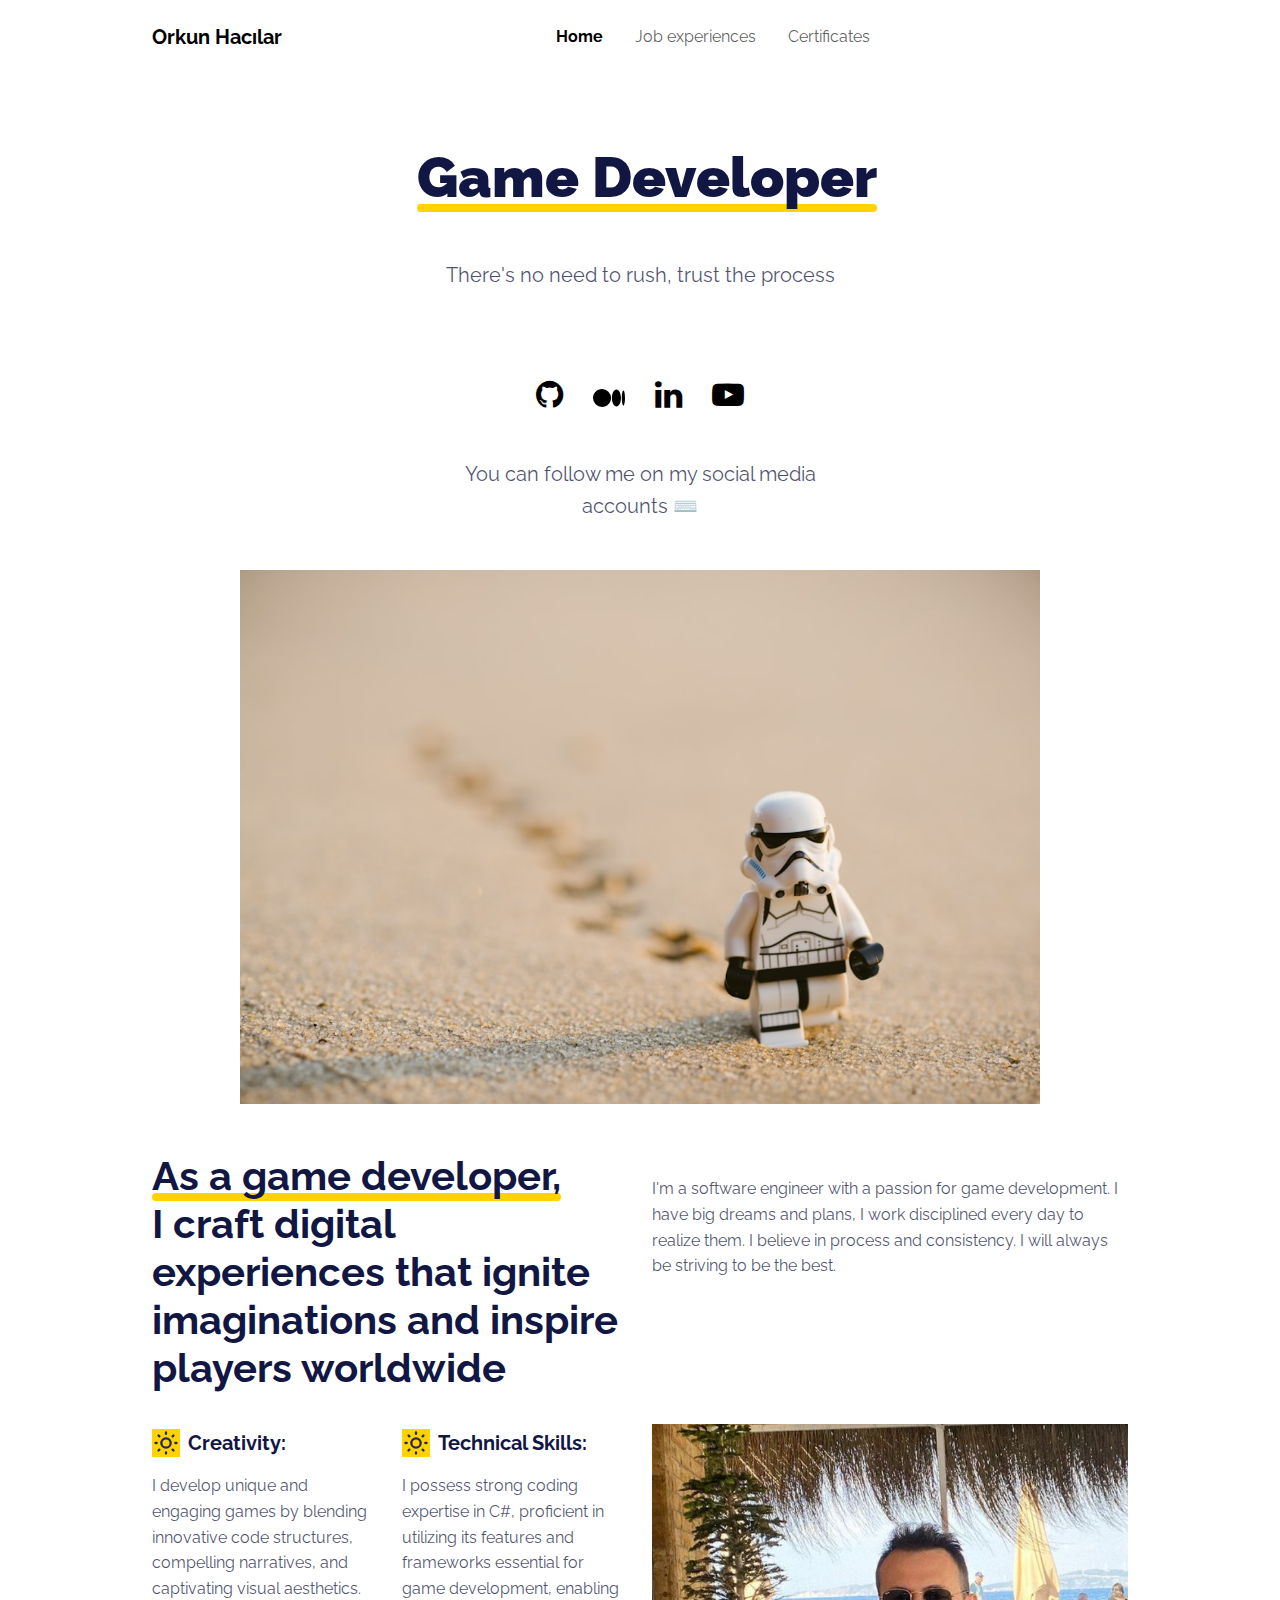
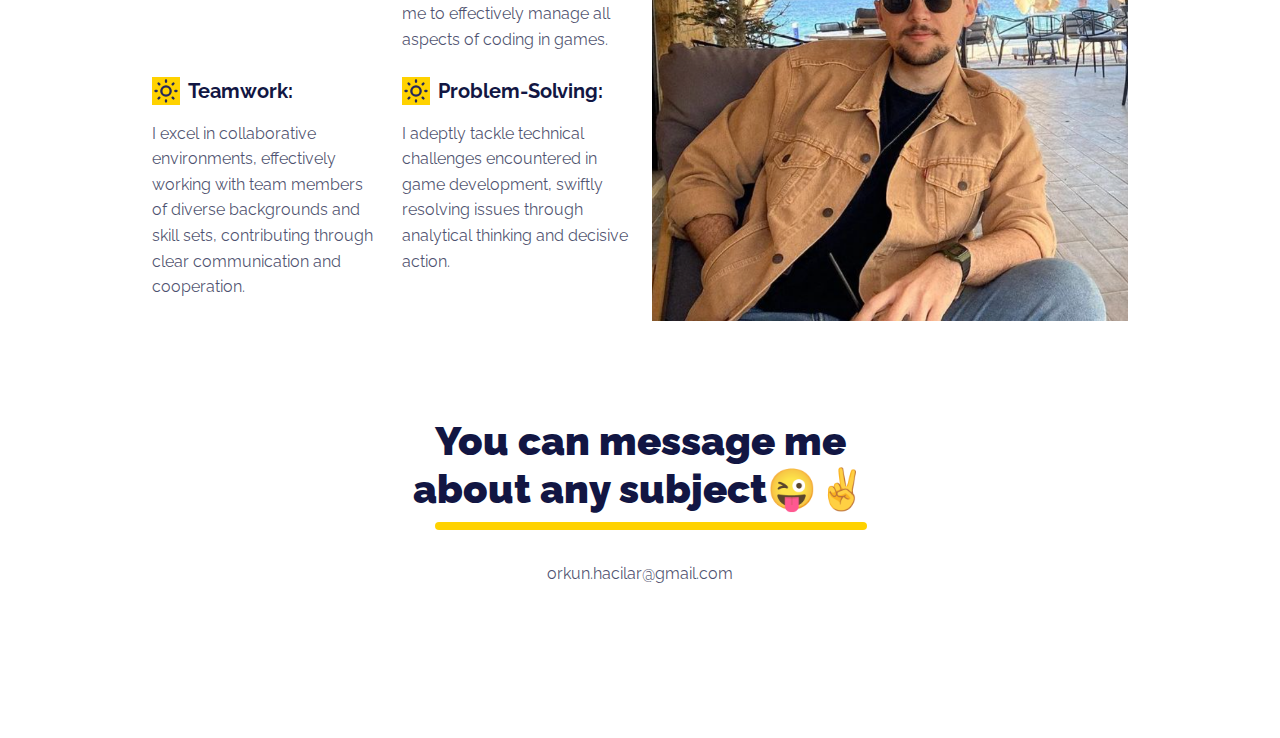
==== commit 394e3331: "new.." ====
--- a/index.html
+++ b/index.html
@@ -1,12 +1,134 @@
-<!DOCTYPE html><html data-bs-theme="light" lang="en"><head><meta charset="utf-8"><meta name="viewport" content="width=device-width, initial-scale=1.0, shrink-to-fit=no"><title>Home - OrkunHacılarGamePage</title><link rel="stylesheet" href="assets/bootstrap/css/bootstrap.min.css"><link rel="stylesheet" href="https://fonts.googleapis.com/css?family=Inter:300italic,400italic,600italic,700italic,800italic,400,300,600,700,800&amp;display=swap"><link rel="stylesheet" href="https://fonts.googleapis.com/css?family=Montserrat:400,500,700"><link rel="stylesheet" href="assets/fonts/font-awesome.min.css"><link rel="stylesheet" href="assets/css/styles.min.css"></head><body><nav class="navbar navbar-expand-md sticky-top py-3 navbar-dark" id="mainNav"><div class="container"><a class="navbar-brand d-flex align-items-center" href="/"><span class="bs-icon-sm bs-icon-circle bs-icon-primary shadow d-flex justify-content-center align-items-center me-2 bs-icon"><svg xmlns="http://www.w3.org/2000/svg" width="1em" height="1em" viewBox="0 0 24 24" fill="none">
-  <path d="M15.4695 11.2929C15.0789 10.9024 14.4458 10.9024 14.0553 11.2929C13.6647 11.6834 13.6647 12.3166 14.0553 12.7071C14.4458 13.0976 15.0789 13.0976 15.4695 12.7071C15.86 12.3166 15.86 11.6834 15.4695 11.2929Z" fill="currentColor"></path>
-  <path d="M16.1766 9.17156C16.5671 8.78103 17.2003 8.78103 17.5908 9.17156C17.9813 9.56208 17.9813 10.1952 17.5908 10.5858C17.2003 10.9763 16.5671 10.9763 16.1766 10.5858C15.7861 10.1952 15.7861 9.56208 16.1766 9.17156Z" fill="currentColor"></path>
-  <path d="M19.7121 11.2929C19.3216 10.9024 18.6885 10.9024 18.2979 11.2929C17.9074 11.6834 17.9074 12.3166 18.2979 12.7071C18.6885 13.0976 19.3216 13.0976 19.7121 12.7071C20.1027 12.3166 20.1027 11.6834 19.7121 11.2929Z" fill="currentColor"></path>
-  <path d="M16.1766 13.4142C16.5671 13.0237 17.2003 13.0237 17.5908 13.4142C17.9813 13.8048 17.9813 14.4379 17.5908 14.8284C17.2003 15.219 16.5671 15.219 16.1766 14.8284C15.7861 14.4379 15.7861 13.8048 16.1766 13.4142Z" fill="currentColor"></path>
-  <path d="M6 13H4V11H6V9H8V11H10V13H8V15H6V13Z" fill="currentColor"></path>
-  <path fill-rule="evenodd" clip-rule="evenodd" d="M7 5C3.13401 5 0 8.13401 0 12C0 15.866 3.13401 19 7 19H17C20.866 19 24 15.866 24 12C24 8.13401 20.866 5 17 5H7ZM17 7H7C4.23858 7 2 9.23858 2 12C2 14.7614 4.23858 17 7 17H17C19.7614 17 22 14.7614 22 12C22 9.23858 19.7614 7 17 7Z" fill="currentColor"></path>
-</svg></span><span>Orkun Hacılar</span></a><button data-bs-toggle="collapse" class="navbar-toggler" data-bs-target="#navcol-1"><span class="visually-hidden">Toggle navigation</span><span class="navbar-toggler-icon"></span></button><div class="collapse navbar-collapse" id="navcol-1"><ul class="navbar-nav mx-auto"><li class="nav-item"></li><li class="nav-item"><a class="nav-link active" href="index.html">Home</a></li><li class="nav-item"><a class="nav-link" href="Job.html">Job Experiences</a></li><li class="nav-item"><a class="nav-link" href="Certificates.html"><span style="font-weight: normal !important;">Certificates</span></a></li><li class="nav-item"></li><li class="nav-item"></li><li class="nav-item"></li><li class="nav-item"></li><li class="nav-item"></li><li class="nav-item"></li><li class="nav-item"><a class="nav-link" href="contacts.html">Contacts</a></li><li class="nav-item"></li></ul><a href="cv.html">ORKUN HACILAR CV</a></div></div></nav><header class="bg-dark"><div class="container py-5"><div style="text-align: center;"><img class="img-fluid" src="assets/img/Hit.png"></div><div class="row py-5"><div class="col-md-6 text-center text-md-start d-flex d-sm-flex d-md-flex justify-content-center align-items-center justify-content-md-start align-items-md-center justify-content-xl-end mb-4"><div style="max-width: 450px;"><p class="fw-bold text-success mb-2">GAME DEVELOPER</p><h2 class="fw-bold">ORKUN HACILAR</h2><img class="img-fluid" src="assets/img/ok.png" style="width: 100;height: 100;" width="94" height="94"><p class="text-start my-3">I'm a software engineer with a passion for game development. I have big dreams and plans, I work disciplined every day to realize them. I believe in process and consistency. I will always be striving to be the best.</p><img class="img-fluid" src="assets/img/icegif-216.gif" style="width: 100;height: 100;" width="94" height="20"><img class="img-fluid" src="assets/img/icegif-216.gif" style="width: 100;height: 100;" width="94" height="20"><img class="img-fluid" src="assets/img/icegif-216.gif" style="width: 100;height: 100;" width="94" height="20"><img class="img-fluid" src="assets/img/icegif-216.gif" style="width: 100;height: 100;" width="94" height="20"></div></div><div class="col-md-6 mb-4"><div class="p-5 mx-lg-5" style="background: url(&quot;assets/img/blob.svg&quot;) center / contain no-repeat;"><img class="rounded img-fluid shadow w-100 fit-cover" style="min-height: 300px;" src="assets/img/products/IMG_7203.jpg"></div></div></div><footer id="footerpad-1" style="background: rgb(39,38,45);"><p class="copyright text-muted text-center">You can follow me and my work through my personal LinkedIn and Git Hub accounts. At the same time, I try to produce content by writing articles on Medium regularly. I share informative videos and games on YouTube.</p><p class="copyright text-muted text-center">My Personal Accounts</p><div class="container"><div class="row"><div class="col-md-6 col-lg-8 mx-auto"><ul class="list-inline text-center"><li class="list-inline-item"><a href="https://www.linkedin.com/in/orkunhac%C4%B1lar/"><span class="fa-stack fa-lg"><i class="fa fa-circle fa-stack-2x"></i><svg xmlns="http://www.w3.org/2000/svg" width="1em" height="1em" fill="currentColor" viewBox="0 0 16 16" class="bi bi-linkedin fa-stack-1x fa-inverse" style="background: #27262d;font-size: 40px;">
-  <path d="M0 1.146C0 .513.526 0 1.175 0h13.65C15.474 0 16 .513 16 1.146v13.708c0 .633-.526 1.146-1.175 1.146H1.175C.526 16 0 15.487 0 14.854V1.146zm4.943 12.248V6.169H2.542v7.225h2.401m-1.2-8.212c.837 0 1.358-.554 1.358-1.248-.015-.709-.52-1.248-1.342-1.248-.822 0-1.359.54-1.359 1.248 0 .694.521 1.248 1.327 1.248h.016zm4.908 8.212V9.359c0-.216.016-.432.08-.586.173-.431.568-.878 1.232-.878.869 0 1.216.662 1.216 1.634v3.865h2.401V9.25c0-2.22-1.184-3.252-2.764-3.252-1.274 0-1.845.7-2.165 1.193v.025h-.016a5.54 5.54 0 0 1 .016-.025V6.169h-2.4c.03.678 0 7.225 0 7.225h2.4"></path>
-</svg></span></a></li><li class="list-inline-item"><a href="https://medium.com/@orkun.hacilar"><span class="fa-stack fa-lg"><i class="fa fa-circle fa-stack-2x"></i><svg xmlns="http://www.w3.org/2000/svg" width="1em" height="1em" fill="currentColor" viewBox="0 0 16 16" class="bi bi-medium fa-stack-1x fa-inverse" style="background: #27262d;font-size: 40px;">
-  <path d="M9.025 8c0 2.485-2.02 4.5-4.513 4.5A4.506 4.506 0 0 1 0 8c0-2.486 2.02-4.5 4.512-4.5A4.506 4.506 0 0 1 9.025 8m4.95 0c0 2.34-1.01 4.236-2.256 4.236-1.246 0-2.256-1.897-2.256-4.236 0-2.34 1.01-4.236 2.256-4.236 1.246 0 2.256 1.897 2.256 4.236M16 8c0 2.096-.355 3.795-.794 3.795-.438 0-.793-1.7-.793-3.795 0-2.096.355-3.795.794-3.795.438 0 .793 1.699.793 3.795"></path>
-</svg></span></a></li><li class="list-inline-item"><a href="https://github.com/orkunhacilar"><span class="fa-stack fa-lg"><i class="fa fa-circle fa-stack-2x"></i><i class="fa fa-github fa-stack-1x fa-inverse" style="background: #27262d;font-size: 40px;"></i></span></a></li><li class="list-inline-item"><a href="https://www.youtube.com/channel/UCtadEVLJ3mZd6SuQ8vmBygw"><span class="fa-stack fa-lg"><i class="fa fa-circle fa-stack-2x"></i><i class="fa fa-youtube-play fa-stack-1x fa-inverse" style="background: #27262d;font-size: 40px;"></i></span></a></li><li class="list-inline-item"><a href="#"></a></li></ul></div></div></div></footer></div><div class="container py-5"><div class="row mb-5"><div class="col-md-8 col-xl-6 text-center mx-auto"><h2 class="fw-bold">Let's take a look at the games I've developed 🚀🚀🚀</h2><p class="text-muted">Don't be hasty. Trust the process</p></div></div><div class="row row-cols-1 row-cols-md-2 mx-auto" style="max-width: 900px;"><div class="col-xxl-6 mb-4" style="border-style: solid;border-color: var(--bs-body-color);"><div><a href="#"><img class="rounded img-fluid shadow w-100 fit-cover" src="assets/img/products/Ekran%20Resmi%202023-10-02%2003.46.57.png" style="height: 250px;"></a><div class="py-4"><span class="badge bg-primary mb-2">Published</span><h4 class="fw-bold" style="color: rgb(255,255,255);border-color: rgb(59,65,67);">Blue Runner 3D</h4><p class="text-muted">Avoid various obstacles, increase your number of followers with mathematical operations on the platform and fight the enemies waiting for you at the end of the game.&nbsp; &nbsp; --&gt;&nbsp;&nbsp;<a href="https://play.google.com/store/apps/details?id=com.CitroXGameS.BlueRunner3D" style="color: rgb(0,95,255);">GooglePlay</a></p><section class="clean-block clean-info dark"></section></div></div><div class="video-container"><iframe allowfullscreen="" frameborder="0" src="https://www.youtube.com/embed/UdSIBAsbwGQ?loop=1&amp;playlist=UdSIBAsbwGQ" width="853" height="480"></iframe></div></div><div class="col-xxl-6 mb-4" style="color: rgba(255,255,255,0);border-style: solid;border-color: var(--bs-body-color);"><div><a href="#"><img class="rounded img-fluid shadow w-100 fit-cover" src="assets/img/products/Ekran%20Resmi%202023-10-02%2003.04.02.png" style="height: 250px;"></a><div class="py-4"><span class="badge bg-primary mb-2">Prototype</span><h4 class="fw-bold" style="color: rgb(255,255,255);">Car Parking 3D</h4><p class="text-muted" style="height: 102.7812px;">Try to place the cars in their parking spaces. Try to avoid obstacles and collect as many diamonds as you can.&nbsp; &nbsp; &nbsp; &nbsp; &nbsp; &nbsp; &nbsp; &nbsp; &nbsp; &nbsp; &nbsp; &nbsp; &nbsp; &nbsp; &nbsp; &nbsp; &nbsp; &nbsp; &nbsp; &nbsp; &nbsp; &nbsp; &nbsp; &nbsp;</p></div></div><div class="video-container"><iframe allowfullscreen="" frameborder="0" src="https://www.youtube.com/embed/5a39G1vK2jA?loop=1&amp;playlist=5a39G1vK2jA" width="853" height="480"></iframe></div><section class="clean-block clean-info dark"></section></div><div class="col mb-4" style="color: var(--bs-body-color);border-style: solid;border-color: var(--bs-body-color);"><div><a href="#"><img class="rounded img-fluid shadow w-100 fit-cover" src="assets/img/products/Ekran%20Resmi%202023-10-02%2003.50.30.png" style="height: 250px;"></a><div class="py-4"><span class="badge bg-primary mb-2"><strong>Prototype</strong></span><h4 class="fw-bold" style="color: var(--bs-body-color);">Crazy Ball 3D</h4><p class="text-muted" style="height: 102.1875px;">Move forward as much as you can, trying to avoid objects of different colors.</p><div class="video-container"><iframe allowfullscreen="" frameborder="0" src="https://www.youtube.com/embed/tPdcBeb3Kno?loop=1&amp;playlist=tPdcBeb3Kno" width="853" height="480"></iframe></div></div></div></div><div class="col mb-4" style="color: rgba(255,255,255,0);border-style: solid;border-color: var(--bs-body-color);"><div><a href="#"><img class="rounded img-fluid shadow w-100 fit-cover" src="assets/img/products/Ekran%20Resmi%202023-10-02%2003.59.43.png" style="height: 250px;"></a><div class="py-4"><span class="badge bg-primary mb-2"><strong>Prototype</strong></span><h4 class="fw-bold" style="color: var(--bs-body-color);">Temple Hunt</h4><p class="text-muted" style="height: 102.7812px;">Investigate the mysteries in the temple. Collect coins. Kill zombies and try to escape from the temple by completing various parkour games.</p><div class="video-container"><iframe allowfullscreen="" frameborder="0" src="https://www.youtube.com/embed/5fz6pMqgnIY?loop=1&amp;playlist=5fz6pMqgnIY" width="853" height="480"></iframe></div></div></div></div><div class="col mb-4" style="color: rgba(255,255,255,0);border-style: solid;border-color: var(--bs-body-color);"><div><a href="#"><img class="rounded img-fluid shadow w-100 fit-cover" src="assets/img/products/Ekran%20Resmi%202023-10-02%2004.04.41.png" style="height: 250px;"></a><div class="py-4"><span class="badge bg-primary mb-2"><strong>Prototype</strong></span><h4 class="fw-bold" style="color: var(--bs-body-color);">Cannon Balls 3D</h4><p class="text-muted" style="height: 102.7812px;">Calculate the position of your cannonball. Change the positions of the platforms and try to score a basket.</p><div class="video-container"><iframe allowfullscreen="" frameborder="0" src="https://www.youtube.com/embed/IXVB74gGbTQ?loop=1&amp;playlist=IXVB74gGbTQ" width="853" height="480"></iframe></div></div></div></div><div class="col mb-4" style="color: rgba(255,255,255,0);border-style: solid;border-color: var(--bs-body-color);"><div><a href="#"><img class="rounded img-fluid shadow w-100 fit-cover" src="assets/img/products/Ekran%20Resmi%202023-10-02%2004.12.40.png" style="height: 250px;"></a><div class="py-4"><span class="badge bg-primary mb-2"><strong>Prototype</strong></span><h4 class="fw-bold" style="color: var(--bs-body-color);">Picker 3D</h4><p class="text-muted" style="height: 102.7812px;">Collect enough balls and you qualify to move on to the next stage.</p><div class="video-container"><iframe allowfullscreen="" frameborder="0" src="https://www.youtube.com/embed/uXLWN44uc30?loop=1&amp;playlist=uXLWN44uc30" width="853" height="480"></iframe></div></div></div></div><div class="col mb-4" style="color: rgba(255,255,255,0);border-style: solid;border-color: var(--bs-body-color);"><div><a href="#"><img class="rounded img-fluid shadow w-100 fit-cover" src="assets/img/products/Ekran%20Resmi%202023-10-03%2021.27.28.png" style="height: 250px;"></a><div class="py-4"><span class="badge bg-primary mb-2"><strong>Prototype</strong></span><h4 class="fw-bold" style="color: var(--bs-body-color);">Slam Dunk 2D</h4><p class="text-muted" style="height: 102.7812px;">Try to score a basket without letting the ball fall. Try to complete the game by catching the add-ons that appear at random times.</p><div class="video-container"><iframe allowfullscreen="" frameborder="0" src="https://www.youtube.com/embed/sR2A0LRznGE?loop=1&amp;playlist=sR2A0LRznGE" width="853" height="480"></iframe></div></div></div></div><div class="col mb-4" style="color: rgba(255,255,255,0);border-style: solid;border-color: var(--bs-body-color);"><div><a href="#"><img class="rounded img-fluid shadow w-100 fit-cover" src="assets/img/products/Ekran%20Resmi%202023-10-20%2019.37.58.png" style="height: 250px;"></a><div class="py-4"><span class="badge bg-primary mb-2"><strong>Prototype</strong></span><h4 class="fw-bold" style="color: var(--bs-body-color);">Hooded Hero 2D</h4><p class="text-muted" style="height: 102.7812px;">You can fight with various weapons on different maps. A fun adventure game where you can encounter different monsters and enemies.</p><div class="video-container"><iframe allowfullscreen="" frameborder="0" src="https://www.youtube.com/embed/X24tZLFwP4Q?loop=1&amp;playlist=X24tZLFwP4Q" width="853" height="480"></iframe></div></div></div></div><div class="col mb-4" style="color: rgba(255,255,255,0);border-style: solid;border-color: var(--bs-body-color);"><div><a href="#"><img class="rounded img-fluid shadow w-100 fit-cover" src="assets/img/products/Ekran%20Resmi%202023-10-20%2019.43.15.png" style="height: 250px;"></a><div class="py-4"><span class="badge bg-primary mb-2"><strong>Prototype</strong></span><h4 class="fw-bold" style="color: var(--bs-body-color);">Colorful Candies 3D</h4><p class="text-muted" style="height: 102.7812px;">We try to collect candies of the same color on the same stands. However, you can only place the candy you choose on top of another of the same color.</p><div class="video-container"><iframe allowfullscreen="" frameborder="0" src="https://www.youtube.com/embed/uatj0mI7iaQ?loop=1&amp;playlist=uatj0mI7iaQ" width="853" height="480"></iframe></div></div></div></div><div class="col mb-4" style="color: rgba(255,255,255,0);border-style: solid;border-color: var(--bs-body-color);"><div><a href="#"><img class="rounded img-fluid shadow w-100 fit-cover" src="assets/img/products/Ekran%20Resmi%202023-10-20%2019.48.26.png" style="height: 250px;"></a><div class="py-4"><span class="badge bg-primary mb-2"><strong>Prototype</strong></span><h4 class="fw-bold" style="color: var(--bs-body-color);">Cut The Rope 2D</h4><p class="text-muted" style="height: 102.7812px;">Cut the chains by rubbing your finger in the right positions and try to knock down all the obstacles.</p><div class="video-container"><iframe allowfullscreen="" frameborder="0" src="https://www.youtube.com/embed/bwbmDhxc7mM?loop=1&amp;playlist=bwbmDhxc7mM" width="853" height="480"></iframe></div></div></div></div><div class="col mb-4" style="color: rgba(255,255,255,0);border-style: solid;border-color: var(--bs-body-color);"><div><a href="#"><img class="rounded img-fluid shadow w-100 fit-cover" src="assets/img/products/Ekran%20Resmi%202023-11-22%2000.59.02.png" style="height: 250px;"></a><div class="py-4"><span class="badge bg-primary mb-2"><strong>Prototype</strong></span><h4 class="fw-bold" style="color: var(--bs-body-color);">Draw and Collect 2D</h4><p class="text-muted" style="height: 102.7812px;">Try to throw the ball into a basket by drawing lines with your finger. You have limited rights so be careful when making your move. The key components of this game were Line Renderer and Edge Collider 2D.</p><div class="video-container"><iframe allowfullscreen="" frameborder="0" src="https://www.youtube.com/embed/KaZdr8Y9z9E?loop=1&amp;playlist=KaZdr8Y9z9E" width="853" height="480"></iframe></div></div></div></div><div class="col mb-4" style="color: rgba(255,255,255,0);border-style: solid;border-color: var(--bs-body-color);"><div><a href="#"><img class="rounded img-fluid shadow w-100 fit-cover" src="assets/img/products/Ekran%20Resmi%202023-11-22%2001.04.09.png" style="height: 250px;"></a><div class="py-4"><span class="badge bg-primary mb-2"><strong>Prototype</strong></span><h4 class="fw-bold" style="color: var(--bs-body-color);">Cable Mania 3D</h4><p class="text-muted" style="height: 102.7812px;">We can win the game if we can plug our plugs into sockets of the same color, but our cables must not get tangled and be in a straight position. Our number of moves is limited.&nbsp;</p><div class="video-container"><iframe allowfullscreen="" frameborder="0" src="https://www.youtube.com/embed/KjOI4sxH-fg?loop=1&amp;playlist=KjOI4sxH-fg" width="853" height="480"></iframe></div></div></div></div><div class="col mb-4" style="color: rgba(255,255,255,0);border-style: solid;border-color: var(--bs-body-color);"><div><a href="#"><img class="rounded img-fluid shadow w-100 fit-cover" src="assets/img/products/Ekran%20Resmi%202023-11-22%2001.11.59.png" style="height: 250px;"></a><div class="py-4"><span class="badge bg-primary mb-2"><strong>Prototype</strong></span><h4 class="fw-bold" style="color: var(--bs-body-color);">Ball Buster 2D</h4><p class="text-muted" style="height: 102.7812px;">We are trying to fulfill our duties with your limited number of balls. Balls of the same number have the ability to merge. We can check our next ball.</p><div class="video-container"><iframe allowfullscreen="" frameborder="0" src="https://www.youtube.com/embed/Q-xVAobOKzI?loop=1&amp;playlist=Q-xVAobOKzI" width="853" height="480"></iframe></div></div></div></div><div class="col mb-4" style="color: rgba(255,255,255,0);border-style: solid;border-color: var(--bs-body-color);"><div><a href="#"><img class="rounded img-fluid shadow w-100 fit-cover" src="assets/img/products/Ekran%20Resmi%202023-11-28%2004.01.21.png" style="height: 250px;"></a><div class="py-4"><span class="badge bg-primary mb-2"><strong>Prototype</strong></span><h4 class="fw-bold" style="color: var(--bs-body-color);">Tower</h4><p class="text-muted" style="height: 102.7812px;">Try placing structures on top of each other to create a large tower.</p><div class="video-container"><iframe allowfullscreen="" frameborder="0" src="https://www.youtube.com/embed/6xvLx7CcwAM?loop=1&amp;playlist=6xvLx7CcwAM" width="853" height="480"></iframe></div></div></div></div></div></div><div style="text-align: center;"><img class="img-fluid" src="assets/img/Attack1.png" style="color: rgba(255,255,255,0);text-align: center;"></div></header><section></section><section></section><script src="assets/bootstrap/js/bootstrap.min.js"></script><script src="assets/js/script.min.js"></script></body></html>+<!DOCTYPE html>
+<html data-bs-theme="light" lang="en">
+
+<head>
+    <meta charset="utf-8">
+    <meta name="viewport" content="width=device-width, initial-scale=1.0, shrink-to-fit=no">
+    <title>Home - OrkunGameDevNewSite</title>
+    <link rel="stylesheet" href="assets/bootstrap/css/bootstrap.min.css">
+    <link rel="stylesheet" href="https://fonts.googleapis.com/css?family=Raleway:300italic,400italic,600italic,700italic,800italic,400,300,600,700,800&amp;display=swap">
+    <link rel="stylesheet" href="assets/fonts/font-awesome.min.css">
+    <link rel="stylesheet" href="assets/css/Bold-BS4-Footer-Social.css">
+    <link rel="stylesheet" href="assets/css/Footer-with-social-media-icons.css">
+</head>
+
+<body>
+    <nav class="navbar navbar-expand-md fixed-top navbar-shrink py-3 navbar-light" id="mainNav">
+        <div class="container"><a class="navbar-brand d-flex align-items-center" href="/"><span>Orkun Hacılar</span></a><button data-bs-toggle="collapse" class="navbar-toggler" data-bs-target="#navcol-1"><span class="visually-hidden">Toggle navigation</span><span class="navbar-toggler-icon"></span></button>
+            <div class="collapse navbar-collapse" id="navcol-1">
+                <ul class="navbar-nav mx-auto">
+                    <li class="nav-item"><a class="nav-link active" href="index.html">Home</a></li>
+                    <li class="nav-item"><a class="nav-link" href="Job.html">Job experiences</a></li>
+                    <li class="nav-item"><a class="nav-link" href="Certificates.html">Certificates</a></li>
+                    <li class="nav-item"></li>
+                </ul>
+            </div>
+        </div>
+    </nav>
+    <header class="pt-5">
+        <div class="container pt-4 pt-xl-5">
+            <div class="row pt-5">
+                <div class="col-md-8 text-center text-md-start mx-auto">
+                    <div class="text-center">
+                        <h1 class="display-4 fw-bold mb-5">&nbsp;<span class="underline"><strong>Game Developer</strong></span></h1>
+                        <p class="fs-5 text-muted mb-5">There's no need to rush, trust the process</p>
+                        <form class="d-flex justify-content-center flex-wrap" method="post" data-bs-theme="light">
+                            <div class="col-md-6 col-lg-8 mx-auto">
+                                <footer id="myFooter">
+                                    <div class="container-fluid" style="color: var(--bs-body-bg);">
+                                        <div class="row social-networks" style="color: var(--bs-body-color);background: var(--bs-body-bg);">
+                                            <div class="col"><a class="facebook" href="https://github.com/orkunhacilar" target="_blank"><i class="fa fa-github" style="color: var(--bs-emphasis-color);"></i></a><a class="twitter" href="https://medium.com/@orkun.hacilar" target="_blank"><svg xmlns="http://www.w3.org/2000/svg" width="1em" height="1em" fill="currentColor" viewBox="0 0 16 16" class="bi bi-medium" style="background: var(--bs-body-bg);color: var(--bs-emphasis-color);">
+                                                        <path d="M9.025 8c0 2.485-2.02 4.5-4.513 4.5A4.506 4.506 0 0 1 0 8c0-2.486 2.02-4.5 4.512-4.5A4.506 4.506 0 0 1 9.025 8m4.95 0c0 2.34-1.01 4.236-2.256 4.236-1.246 0-2.256-1.897-2.256-4.236 0-2.34 1.01-4.236 2.256-4.236 1.246 0 2.256 1.897 2.256 4.236M16 8c0 2.096-.355 3.795-.794 3.795-.438 0-.793-1.7-.793-3.795 0-2.096.355-3.795.794-3.795.438 0 .793 1.699.793 3.795"></path>
+                                                    </svg></a><a class="google" href="https://www.linkedin.com/in/orkunhac%C4%B1lar/" target="_blank"><i class="fa fa-linkedin" style="background: var(--bs-body-bg);color: var(--bs-emphasis-color);"></i></a><a class="linkedin" href="https://www.youtube.com/channel/UCtadEVLJ3mZd6SuQ8vmBygw" target="_blank"><i class="fa fa-youtube-play" style="color: var(--bs-emphasis-color);"></i></a></div>
+                                        </div>
+                                    </div>
+                                </footer>
+                                <p class="fs-5 text-muted mb-5">You can follow me on my social media accounts&nbsp;<span style="color: rgba(0, 0, 0, 0.87);">⌨️</span></p>
+                            </div>
+                        </form>
+                    </div>
+                </div>
+                <div class="col-12 col-lg-10 mx-auto">
+                    <div class="text-center position-relative"><img class="img-fluid" alt="Stormtrooper minifigure walking on the sand" src="assets/img/photo-1472457897821-70d3819a0e24.jpg" style="width: 800px;"></div>
+                </div>
+            </div>
+        </div>
+    </header>
+    <section>
+        <div class="container py-4 py-xl-5">
+            <div class="row">
+                <div class="col-md-6">
+                    <h3 class="display-6 fw-bold pb-md-4"><span class="underline">As a game developer,</span>&nbsp; &nbsp; &nbsp; I craft digital experiences that ignite imaginations and inspire players worldwide&nbsp;</h3>
+                </div>
+                <div class="col-md-6 pt-4">
+                    <p class="text-muted mb-4">I'm a software engineer with a passion for game development. I have big dreams and plans, I work disciplined every day to realize them. I believe in process and consistency. I will always be striving to be the best.</p>
+                </div>
+            </div>
+            <div class="row gy-4 gy-md-0">
+                <div class="col-md-6 d-flex d-sm-flex d-md-flex justify-content-center align-items-center justify-content-md-start align-items-md-center justify-content-xl-center">
+                    <div>
+                        <div class="row gy-2 row-cols-1 row-cols-sm-2">
+                            <div class="col text-center text-md-start">
+                                <div class="d-flex justify-content-center align-items-center justify-content-md-start"><svg xmlns="http://www.w3.org/2000/svg" width="1em" height="1em" viewBox="0 0 24 24" stroke-width="2" stroke="currentColor" fill="none" stroke-linecap="round" stroke-linejoin="round" class="icon icon-tabler icon-tabler-sun fs-3 text-primary bg-secondary">
+                                        <path stroke="none" d="M0 0h24v24H0z" fill="none"></path>
+                                        <path d="M12 12m-4 0a4 4 0 1 0 8 0a4 4 0 1 0 -8 0"></path>
+                                        <path d="M3 12h1m8 -9v1m8 8h1m-9 8v1m-6.4 -15.4l.7 .7m12.1 -.7l-.7 .7m0 11.4l.7 .7m-12.1 -.7l-.7 .7"></path>
+                                    </svg>
+                                    <h5 class="fw-bold mb-0 ms-2">Creativity:</h5>
+                                </div>
+                                <p class="text-muted my-3">I develop unique and engaging games by blending innovative code structures, compelling narratives, and captivating visual aesthetics.</p>
+                            </div>
+                            <div class="col text-center text-md-start">
+                                <div class="d-flex justify-content-center align-items-center justify-content-md-start"><svg xmlns="http://www.w3.org/2000/svg" width="1em" height="1em" viewBox="0 0 24 24" stroke-width="2" stroke="currentColor" fill="none" stroke-linecap="round" stroke-linejoin="round" class="icon icon-tabler icon-tabler-sun fs-3 text-primary bg-secondary">
+                                        <path stroke="none" d="M0 0h24v24H0z" fill="none"></path>
+                                        <path d="M12 12m-4 0a4 4 0 1 0 8 0a4 4 0 1 0 -8 0"></path>
+                                        <path d="M3 12h1m8 -9v1m8 8h1m-9 8v1m-6.4 -15.4l.7 .7m12.1 -.7l-.7 .7m0 11.4l.7 .7m-12.1 -.7l-.7 .7"></path>
+                                    </svg>
+                                    <h5 class="fw-bold mb-0 ms-2">Technical Skills:</h5>
+                                </div>
+                                <p class="text-muted my-3">I possess strong coding expertise in C#, proficient in utilizing its features and frameworks essential for game development, enabling me to effectively manage all aspects of coding in games.</p>
+                            </div>
+                            <div class="col text-center text-md-start">
+                                <div class="d-flex justify-content-center align-items-center justify-content-md-start"><svg xmlns="http://www.w3.org/2000/svg" width="1em" height="1em" viewBox="0 0 24 24" stroke-width="2" stroke="currentColor" fill="none" stroke-linecap="round" stroke-linejoin="round" class="icon icon-tabler icon-tabler-sun fs-3 text-primary bg-secondary">
+                                        <path stroke="none" d="M0 0h24v24H0z" fill="none"></path>
+                                        <path d="M12 12m-4 0a4 4 0 1 0 8 0a4 4 0 1 0 -8 0"></path>
+                                        <path d="M3 12h1m8 -9v1m8 8h1m-9 8v1m-6.4 -15.4l.7 .7m12.1 -.7l-.7 .7m0 11.4l.7 .7m-12.1 -.7l-.7 .7"></path>
+                                    </svg>
+                                    <h5 class="fw-bold mb-0 ms-2">Teamwork:</h5>
+                                </div>
+                                <p class="text-muted my-3">I excel in collaborative environments, effectively working with team members of diverse backgrounds and skill sets, contributing through clear communication and cooperation.</p>
+                            </div>
+                            <div class="col text-center text-md-start">
+                                <div class="d-flex justify-content-center align-items-center justify-content-md-start"><svg xmlns="http://www.w3.org/2000/svg" width="1em" height="1em" viewBox="0 0 24 24" stroke-width="2" stroke="currentColor" fill="none" stroke-linecap="round" stroke-linejoin="round" class="icon icon-tabler icon-tabler-sun fs-3 text-primary bg-secondary">
+                                        <path stroke="none" d="M0 0h24v24H0z" fill="none"></path>
+                                        <path d="M12 12m-4 0a4 4 0 1 0 8 0a4 4 0 1 0 -8 0"></path>
+                                        <path d="M3 12h1m8 -9v1m8 8h1m-9 8v1m-6.4 -15.4l.7 .7m12.1 -.7l-.7 .7m0 11.4l.7 .7m-12.1 -.7l-.7 .7"></path>
+                                    </svg>
+                                    <h5 class="fw-bold mb-0 ms-2">Problem-Solving:</h5>
+                                </div>
+                                <p class="text-muted my-3">I adeptly tackle technical challenges encountered in game development, swiftly resolving issues through analytical thinking and decisive action.</p>
+                            </div>
+                        </div>
+                    </div>
+                </div>
+                <div class="col-md-6 order-first order-md-last">
+                    <div><img class="rounded img-fluid w-100 fit-cover" style="min-height: 300px;" src="assets/img/Ekran%20Resmi%202024-03-10%2018.51.44.png"></div>
+                </div>
+            </div>
+        </div>
+    </section>
+    <section class="py-4 py-xl-5 mb-5">
+        <div class="container">
+            <div class="row mb-2">
+                <div class="col-md-8 col-xl-6 text-center mx-auto">
+                    <h2 class="display-6 fw-bold mb-5"><span class="pb-3 underline"><strong>You can message me about any subject</strong><span style="font-weight: normal !important; color: rgba(0, 0, 0, 0.87);">😜✌️</span></span></h2>
+                    <p class="text-muted mb-5">orkun.hacilar@gmail.com</p>
+                </div>
+            </div>
+        </div>
+    </section>
+    <script src="assets/bootstrap/js/bootstrap.min.js"></script>
+    <script src="assets/js/startup-modern.js"></script>
+</body>
+
+</html>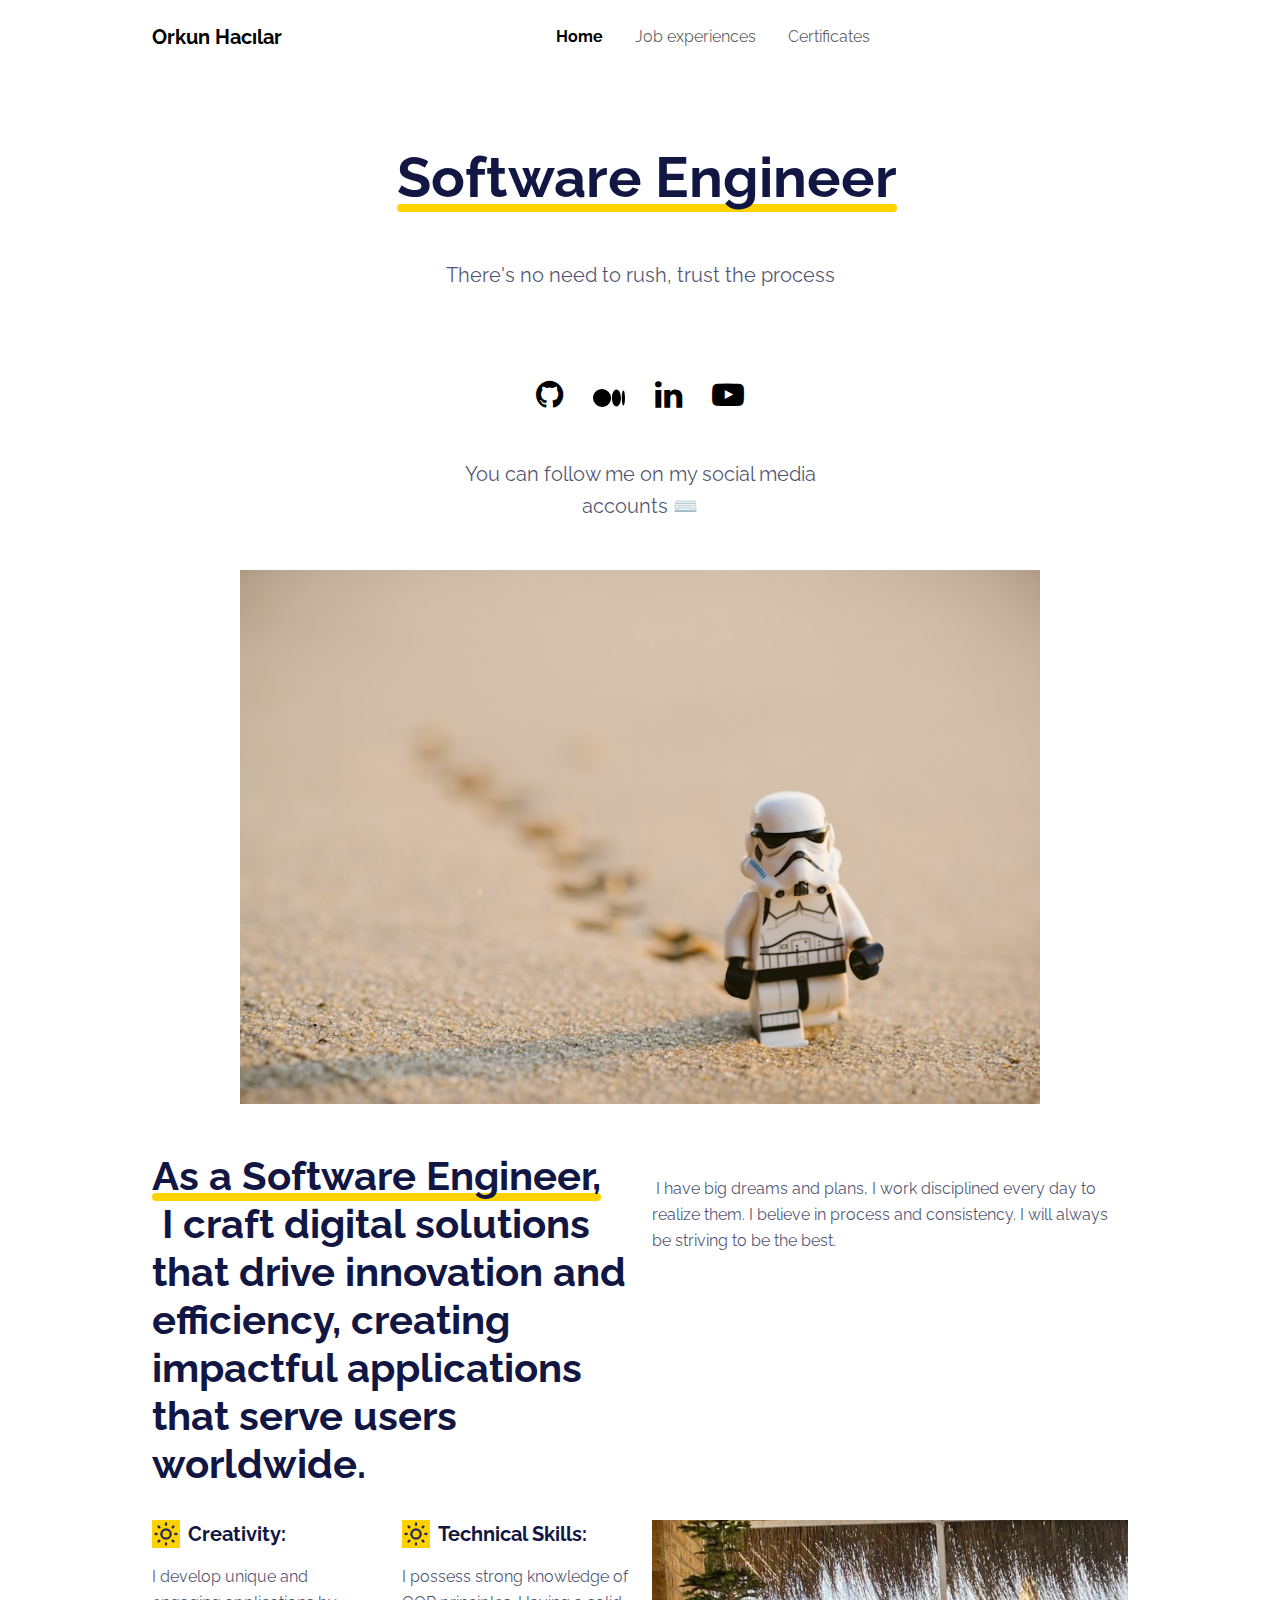
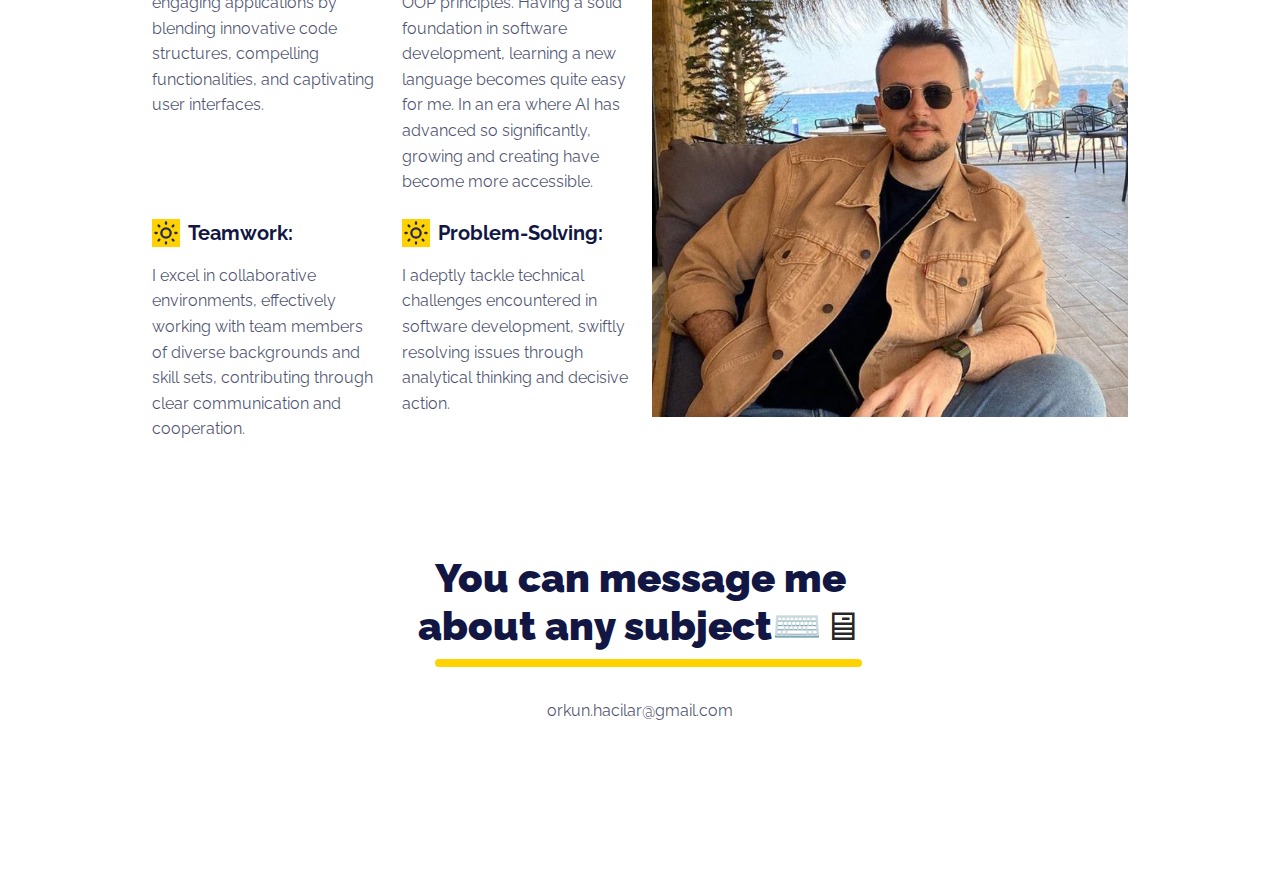
==== commit 057f21fb: ".." ====
--- a/index.html
+++ b/index.html
@@ -30,7 +30,7 @@
             <div class="row pt-5">
                 <div class="col-md-8 text-center text-md-start mx-auto">
                     <div class="text-center">
-                        <h1 class="display-4 fw-bold mb-5">&nbsp;<span class="underline"><strong>Game Developer</strong></span></h1>
+                        <h1 class="display-4 fw-bold mb-5">&nbsp;<span class="underline">Software Engineer</span></h1>
                         <p class="fs-5 text-muted mb-5">There's no need to rush, trust the process</p>
                         <form class="d-flex justify-content-center flex-wrap" method="post" data-bs-theme="light">
                             <div class="col-md-6 col-lg-8 mx-auto">
@@ -58,10 +58,10 @@
         <div class="container py-4 py-xl-5">
             <div class="row">
                 <div class="col-md-6">
-                    <h3 class="display-6 fw-bold pb-md-4"><span class="underline">As a game developer,</span>&nbsp; &nbsp; &nbsp; I craft digital experiences that ignite imaginations and inspire players worldwide&nbsp;</h3>
+                    <h3 class="display-6 fw-bold pb-md-4"><span class="underline">As a Software Engineer,</span>&nbsp; &nbsp;I craft digital solutions that drive innovation and efficiency, creating impactful applications that serve users worldwide.</h3>
                 </div>
                 <div class="col-md-6 pt-4">
-                    <p class="text-muted mb-4">I'm a software engineer with a passion for game development. I have big dreams and plans, I work disciplined every day to realize them. I believe in process and consistency. I will always be striving to be the best.</p>
+                    <p class="text-muted mb-4">&nbsp;I have big dreams and plans, I work disciplined every day to realize them. I believe in process and consistency. I will always be striving to be the best.</p>
                 </div>
             </div>
             <div class="row gy-4 gy-md-0">
@@ -76,7 +76,7 @@
                                     </svg>
                                     <h5 class="fw-bold mb-0 ms-2">Creativity:</h5>
                                 </div>
-                                <p class="text-muted my-3">I develop unique and engaging games by blending innovative code structures, compelling narratives, and captivating visual aesthetics.</p>
+                                <p class="text-muted my-3">I develop unique and engaging applications by blending innovative code structures, compelling functionalities, and captivating user interfaces.</p>
                             </div>
                             <div class="col text-center text-md-start">
                                 <div class="d-flex justify-content-center align-items-center justify-content-md-start"><svg xmlns="http://www.w3.org/2000/svg" width="1em" height="1em" viewBox="0 0 24 24" stroke-width="2" stroke="currentColor" fill="none" stroke-linecap="round" stroke-linejoin="round" class="icon icon-tabler icon-tabler-sun fs-3 text-primary bg-secondary">
@@ -86,7 +86,7 @@
                                     </svg>
                                     <h5 class="fw-bold mb-0 ms-2">Technical Skills:</h5>
                                 </div>
-                                <p class="text-muted my-3">I possess strong coding expertise in C#, proficient in utilizing its features and frameworks essential for game development, enabling me to effectively manage all aspects of coding in games.</p>
+                                <p class="text-muted my-3">I possess strong knowledge of OOP principles. Having a solid foundation in software development, learning a new language becomes quite easy for me. In an era where AI has advanced so significantly, growing and creating have become more accessible.</p>
                             </div>
                             <div class="col text-center text-md-start">
                                 <div class="d-flex justify-content-center align-items-center justify-content-md-start"><svg xmlns="http://www.w3.org/2000/svg" width="1em" height="1em" viewBox="0 0 24 24" stroke-width="2" stroke="currentColor" fill="none" stroke-linecap="round" stroke-linejoin="round" class="icon icon-tabler icon-tabler-sun fs-3 text-primary bg-secondary">
@@ -106,7 +106,7 @@
                                     </svg>
                                     <h5 class="fw-bold mb-0 ms-2">Problem-Solving:</h5>
                                 </div>
-                                <p class="text-muted my-3">I adeptly tackle technical challenges encountered in game development, swiftly resolving issues through analytical thinking and decisive action.</p>
+                                <p class="text-muted my-3">I adeptly tackle technical challenges encountered in software development, swiftly resolving issues through analytical thinking and decisive action.</p>
                             </div>
                         </div>
                     </div>
@@ -121,7 +121,7 @@
         <div class="container">
             <div class="row mb-2">
                 <div class="col-md-8 col-xl-6 text-center mx-auto">
-                    <h2 class="display-6 fw-bold mb-5"><span class="pb-3 underline"><strong>You can message me about any subject</strong><span style="font-weight: normal !important; color: rgba(0, 0, 0, 0.87);">😜✌️</span></span></h2>
+                    <h2 class="display-6 fw-bold mb-5"><span class="pb-3 underline"><strong>You can message me about any subject</strong><span style="font-weight: normal !important; color: rgba(0, 0, 0, 0.87);">⌨️🖥</span></span></h2>
                     <p class="text-muted mb-5">orkun.hacilar@gmail.com</p>
                 </div>
             </div>
